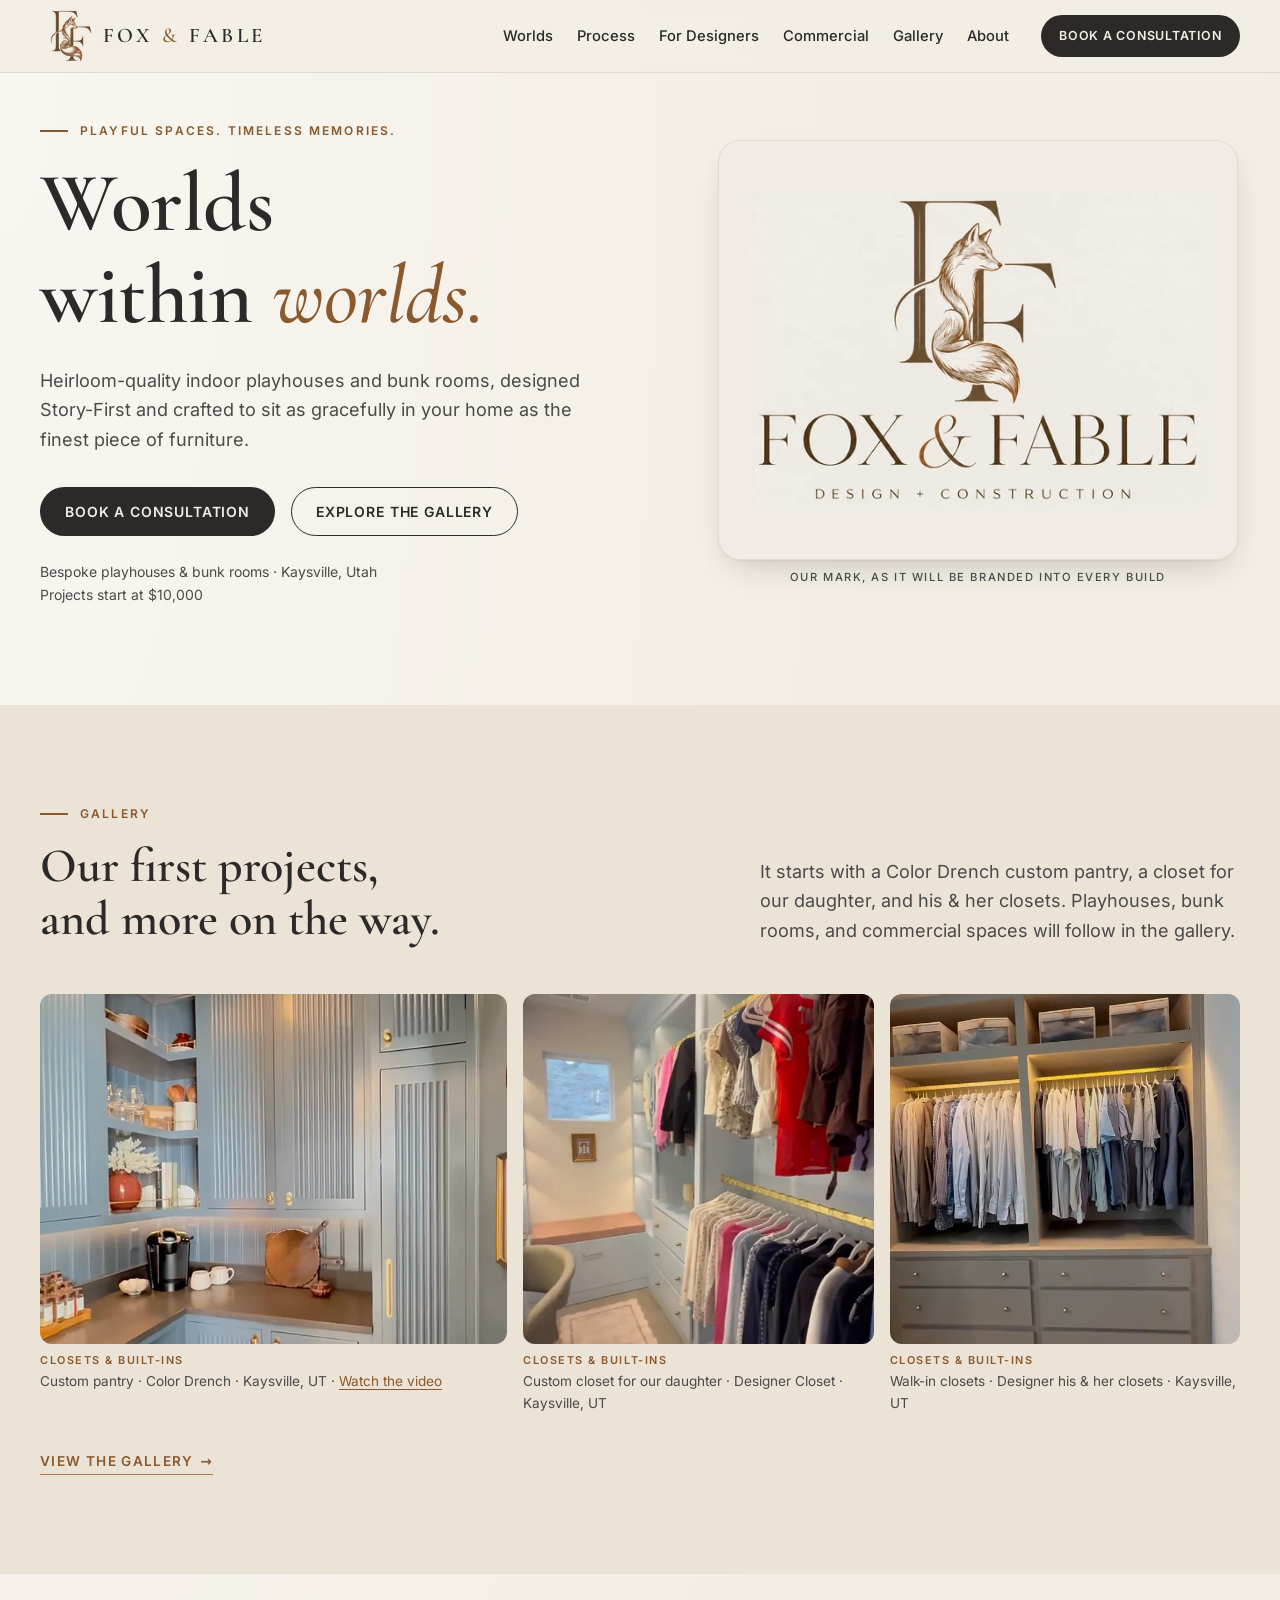
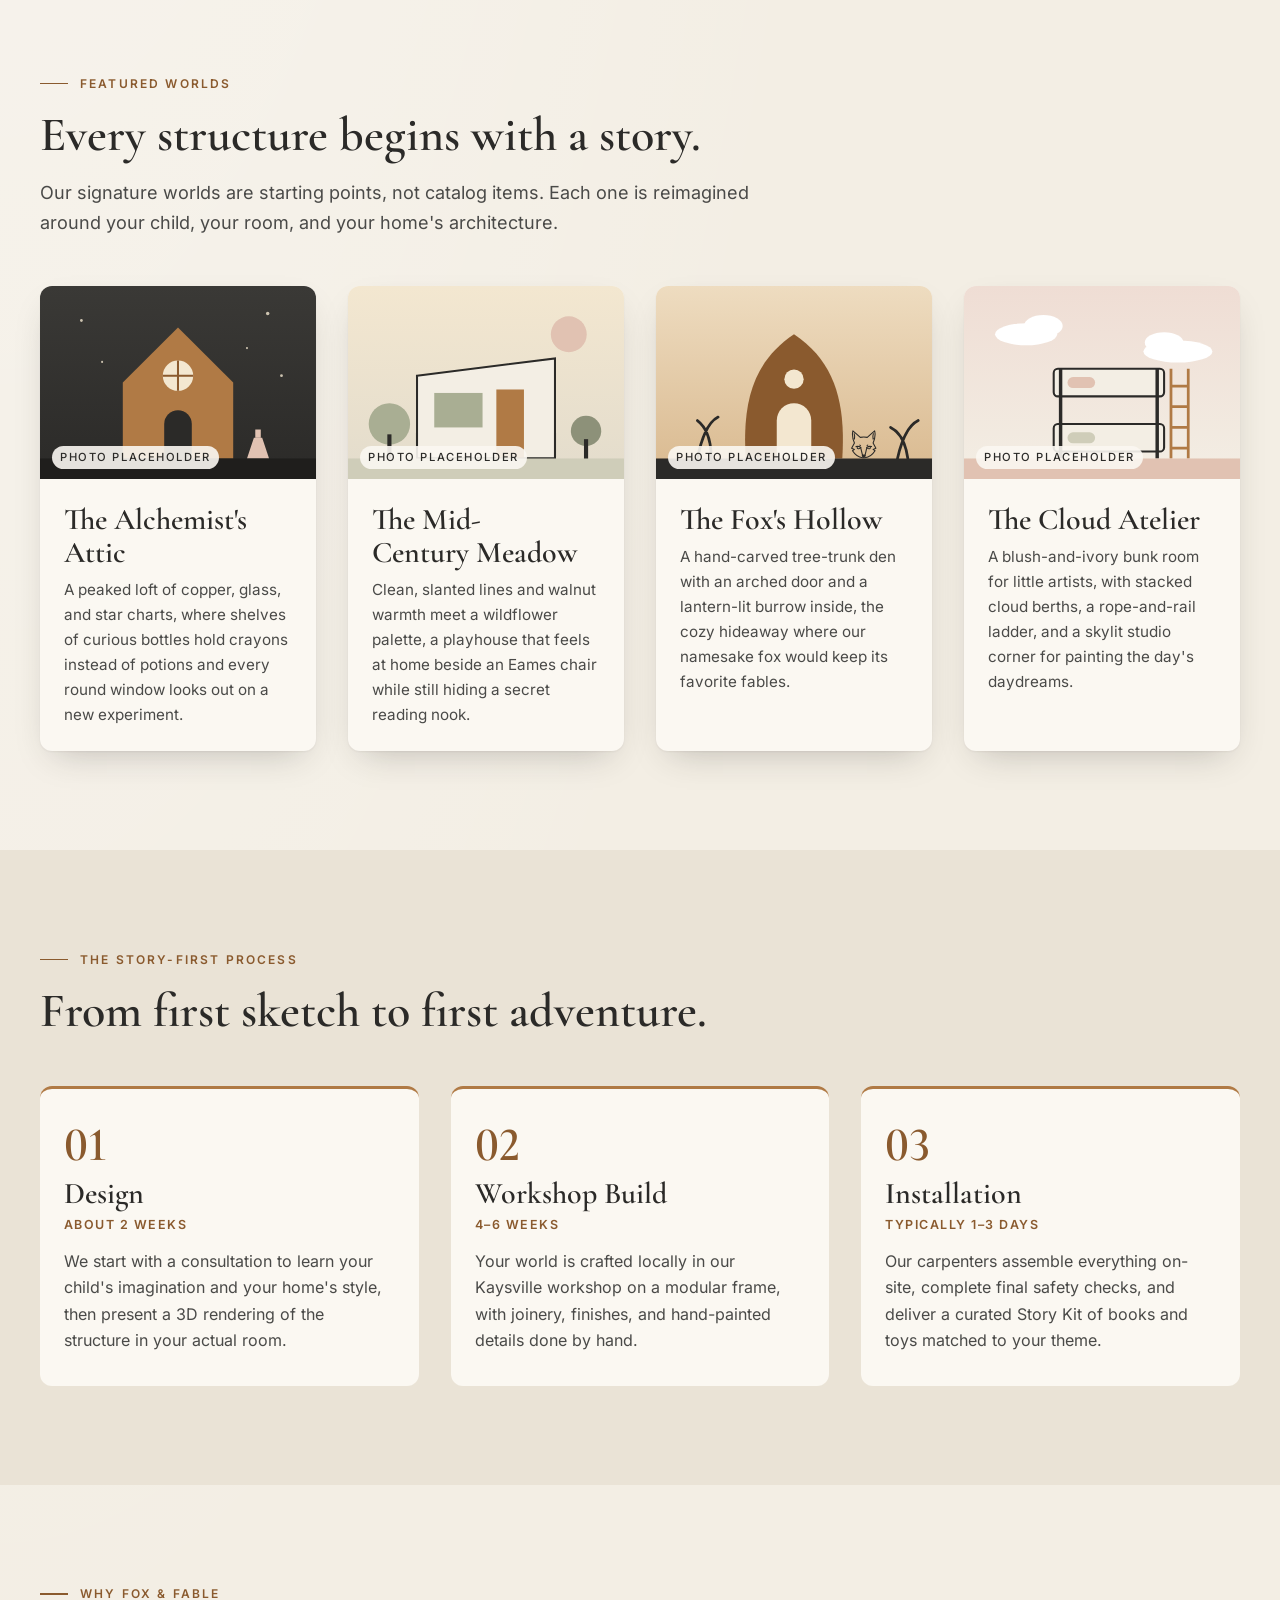
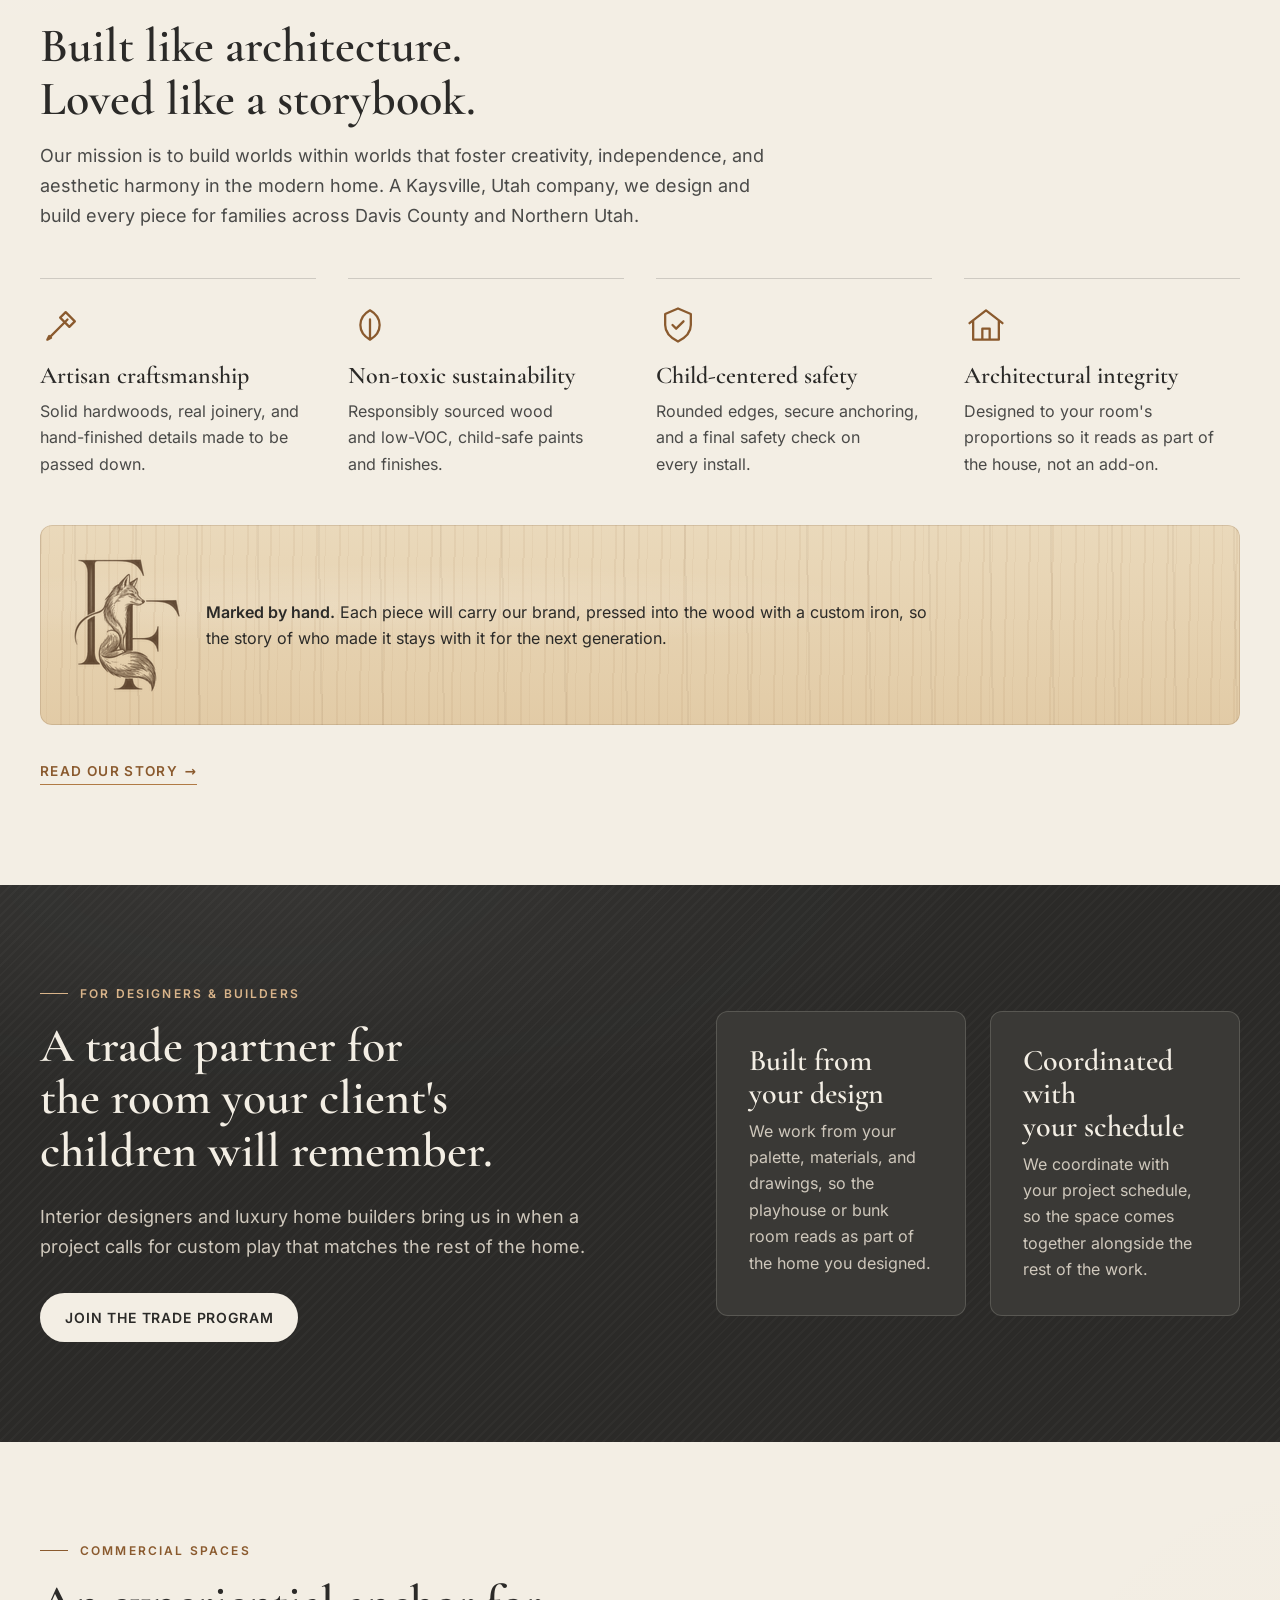
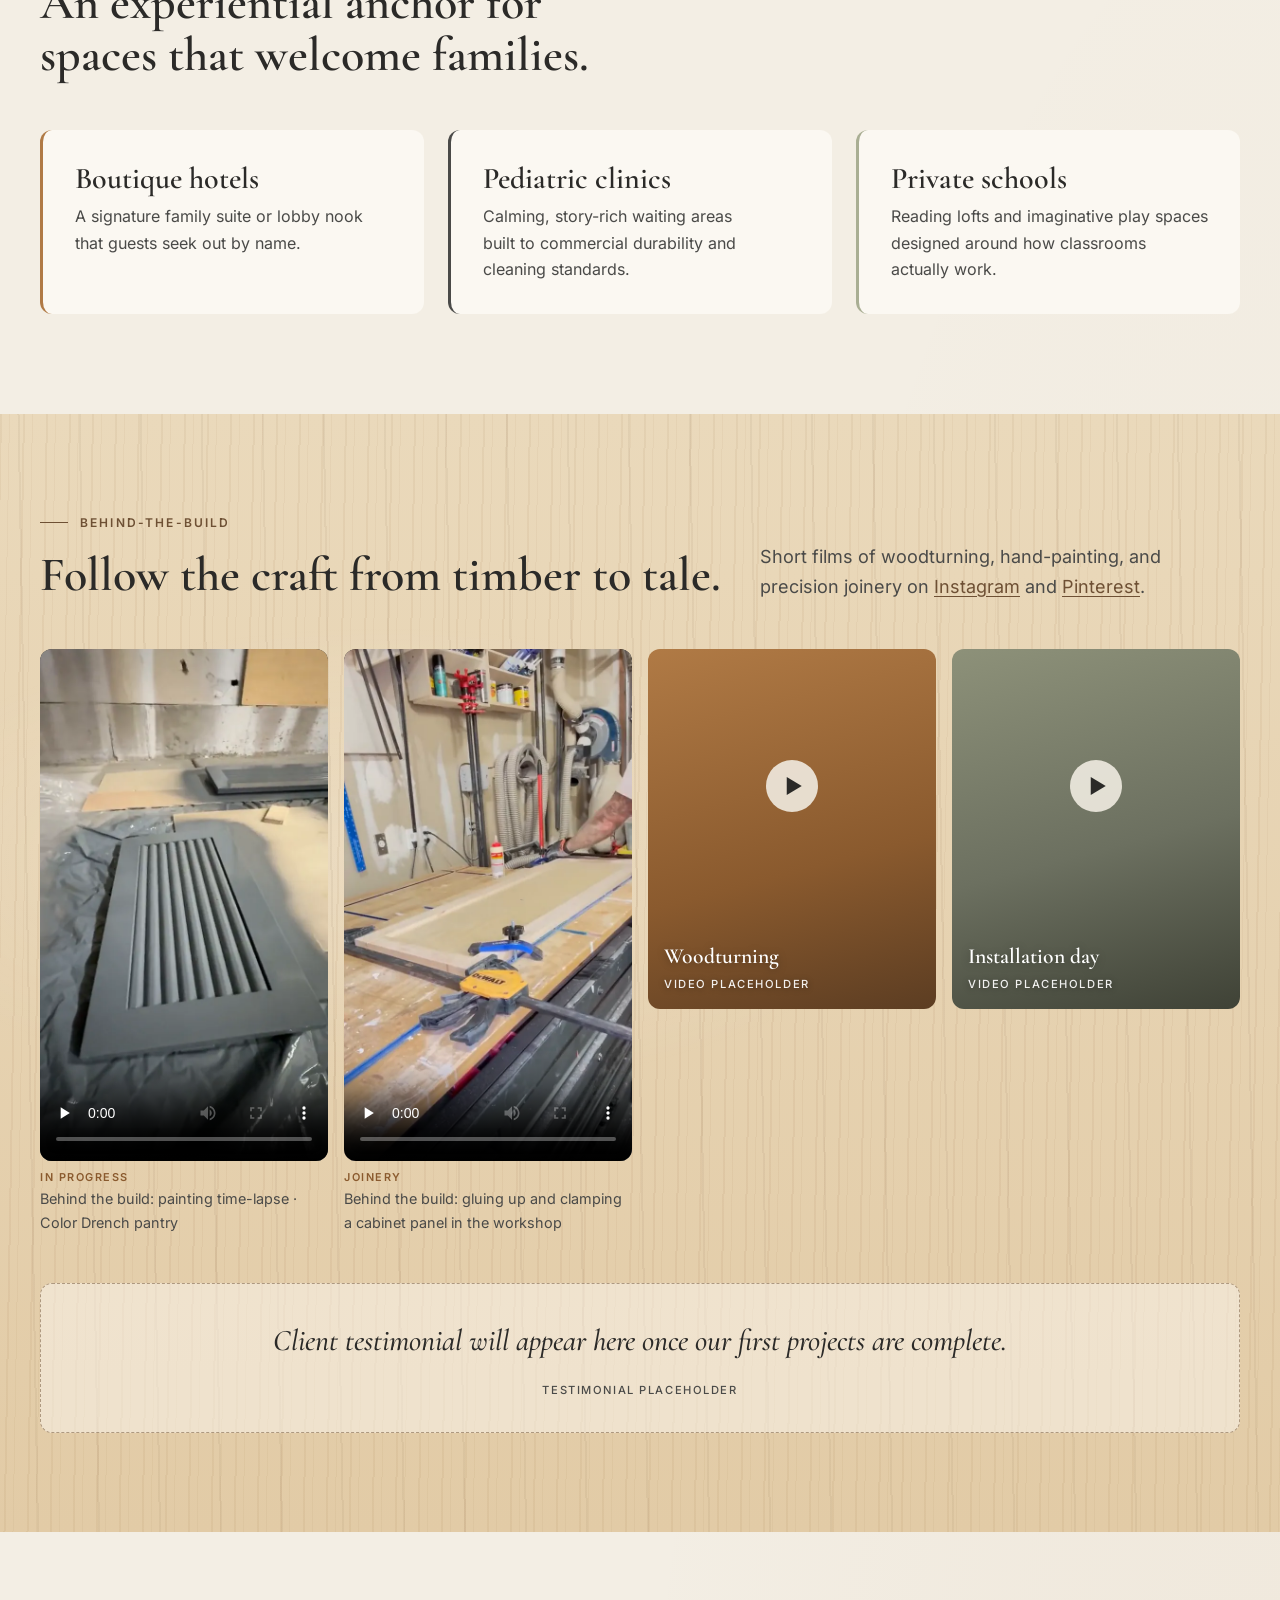
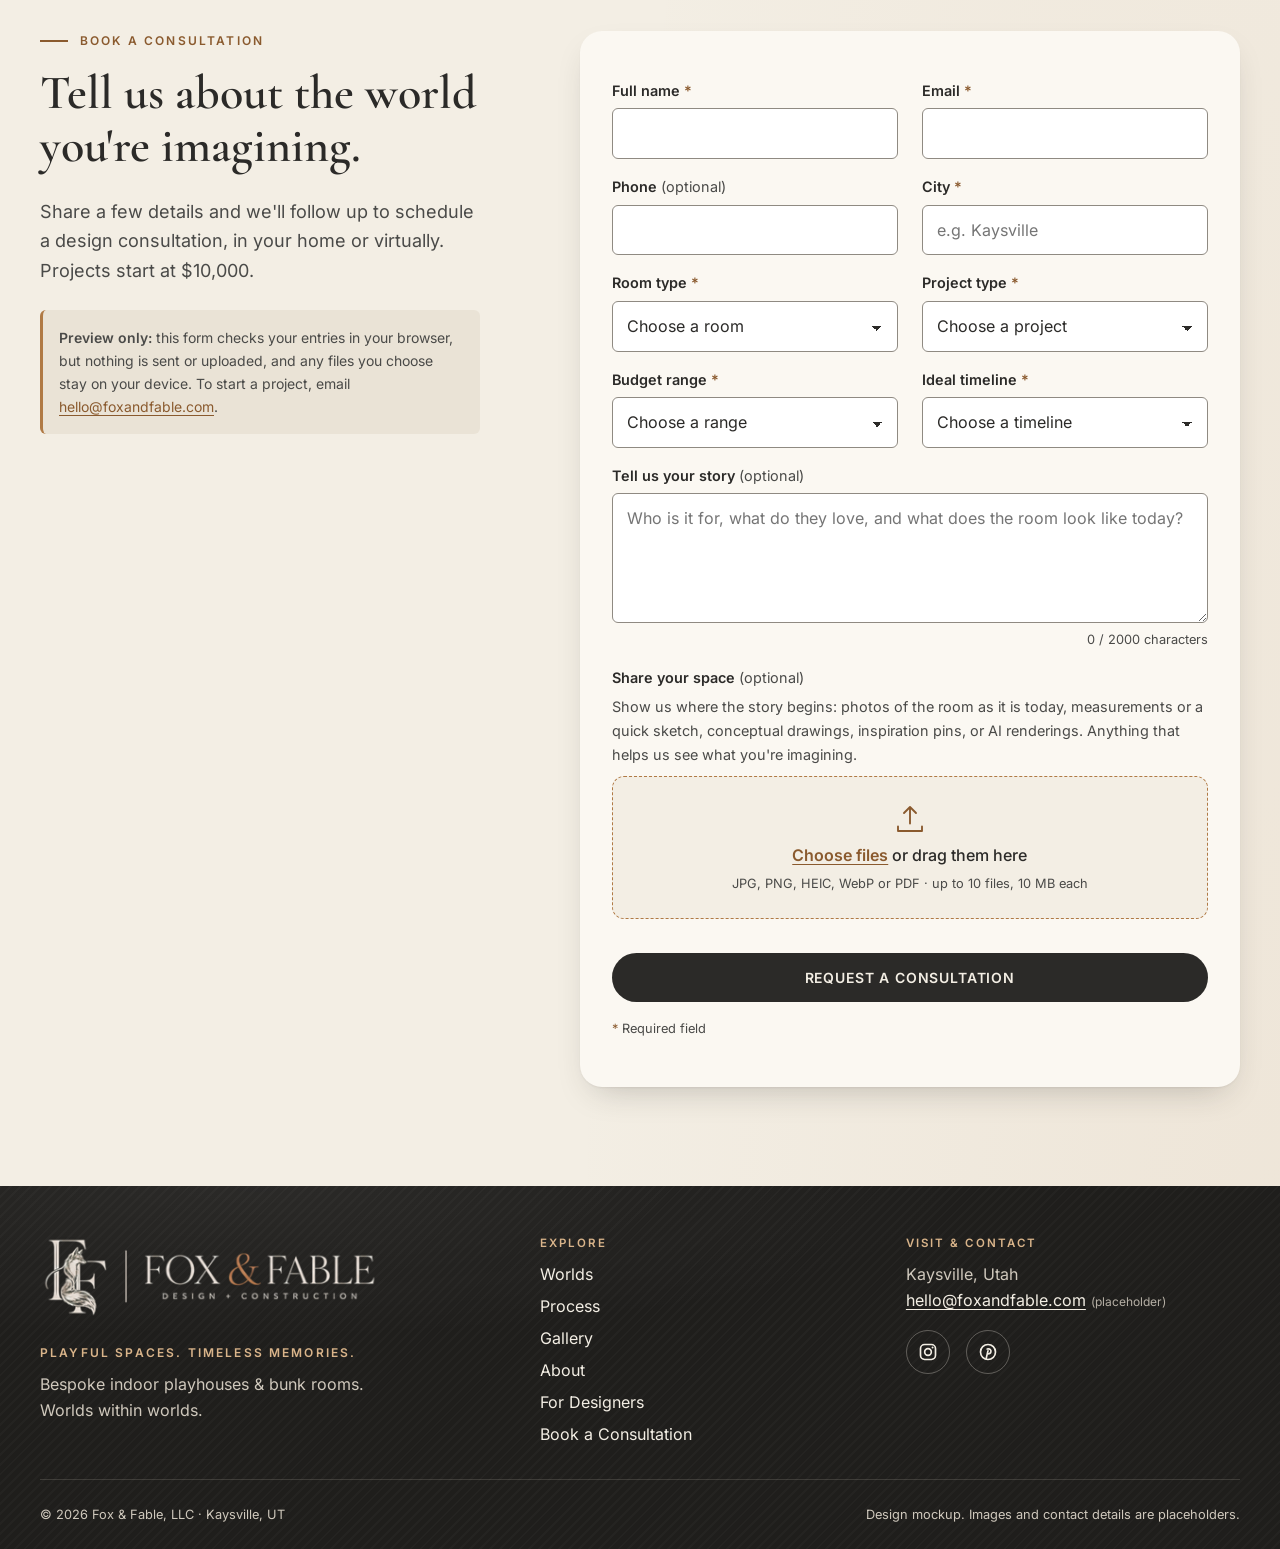
==== index.html @ 8545b619 "Consultation form: 'Share your space' upload preview and more room/project options - Mock-up only: n" ====
<!DOCTYPE html>
<html lang="en" class="no-js">
<head>
  <meta charset="utf-8">
  <meta name="viewport" content="width=device-width, initial-scale=1">
  <!-- Security: strict CSP. Everything (scripts, styles, fonts, images) is self-hosted.
       frame-ancestors cannot be set via <meta>; it is sent as an HTTP header in _headers. -->
  <meta http-equiv="Content-Security-Policy" content="default-src 'self'; script-src 'self'; style-src 'self'; font-src 'self'; img-src 'self' data:; media-src 'self'; connect-src 'self'; form-action 'none'; base-uri 'self'; object-src 'none'; manifest-src 'self'; upgrade-insecure-requests">
  <meta name="referrer" content="strict-origin-when-cross-origin">
  <title>Fox &amp; Fable | Bespoke Playhouses &amp; Bunk Rooms, Kaysville UT</title>
  <meta name="description" content="Fox &amp; Fable designs and builds heirloom-quality indoor playhouses and bunk rooms in Kaysville, Utah. Story-First design for families, interior designers, and commercial spaces.">
  <meta name="theme-color" content="#2B2A28">
  <link rel="canonical" href="https://www.foxandfable.com/">

  <!-- Open Graph / social preview (domain is a placeholder) -->
  <meta property="og:type" content="website">
  <meta property="og:site_name" content="Fox &amp; Fable">
  <meta property="og:title" content="Fox &amp; Fable | Playful Spaces. Timeless Memories.">
  <meta property="og:description" content="Bespoke, heirloom-quality indoor playhouses and bunk rooms, designed Story-First and crafted in Kaysville, Utah.">
  <meta property="og:url" content="https://www.foxandfable.com/">
  <meta property="og:image" content="https://www.foxandfable.com/assets/og-image.png">
  <meta property="og:image:width" content="1200">
  <meta property="og:image:height" content="630">
  <meta property="og:image:alt" content="Fox &amp; Fable Design + Construction logo: an FF monogram with an engraved fox seated in front of it, above the name.">
  <meta name="twitter:card" content="summary_large_image">
  <meta name="twitter:image" content="https://www.foxandfable.com/assets/og-image.png">
  <meta name="twitter:image:alt" content="Fox &amp; Fable Design + Construction logo: an FF monogram with an engraved fox seated in front of it, above the name.">

  <link rel="icon" href="assets/favicon.ico" sizes="16x16 32x32 48x48">
  <link rel="icon" href="assets/favicon-32.png" type="image/png" sizes="32x32">
  <link rel="apple-touch-icon" href="assets/apple-touch-icon.png">
  <link rel="manifest" href="site.webmanifest">

  <link rel="preload" href="assets/fonts/cormorant-garamond-latin.woff2" as="font" type="font/woff2" crossorigin>
  <link rel="preload" href="assets/fonts/inter-latin.woff2" as="font" type="font/woff2" crossorigin>
  <link rel="stylesheet" href="css/styles.css?v=12">
  <!-- Loaded (not deferred) so it can swap .no-js → .js before first paint; DOM work waits for DOMContentLoaded. -->
  <script src="js/main.js?v=12"></script>
</head>
<body>
  <a class="skip-link" href="#main">Skip to main content</a>

  <!-- ===================== Header / Navigation (shared across pages) ===================== -->
  <header class="site-header">
    <div class="container header-inner">
      <a class="brand" href="#top" aria-label="Fox &amp; Fable home">
        <picture><source type="image/webp" srcset="assets/logo/monogram-52.webp 1x, assets/logo/monogram-104.webp 2x, assets/logo/monogram-156.webp 3x"><img class="brand-mark" src="assets/logo/monogram-52.png" srcset="assets/logo/monogram-52.png 1x, assets/logo/monogram-104.png 2x, assets/logo/monogram-156.png 3x" width="42" height="52" alt=""></picture>
        <span class="brand-word">Fox <span class="brand-amp">&amp;</span> Fable</span>
      </a>

      <button class="nav-toggle" type="button" aria-expanded="false" aria-controls="primary-nav">
        <span class="nav-toggle-bars" aria-hidden="true"></span>
        <span class="visually-hidden">Menu</span>
      </button>

      <nav id="primary-nav" class="primary-nav" aria-label="Primary">
        <ul>
          <li><a href="#worlds">Worlds</a></li>
          <li><a href="#process">Process</a></li>
          <li><a href="#designers">For Designers</a></li>
          <li><a href="#commercial">Commercial</a></li>
          <li><a href="gallery.html">Gallery</a></li>
          <li><a href="about.html">About</a></li>
          <li class="nav-cta-item"><a class="btn btn-primary btn-sm" href="#consult">Book a Consultation</a></li>
        </ul>
      </nav>
    </div>
  </header>

  <main id="main" tabindex="-1">

    <!-- ===================== Hero ===================== -->
    <section id="top" class="hero" aria-labelledby="hero-title">
      <div class="container hero-grid">
        <div class="hero-copy">
          <p class="eyebrow">Playful Spaces. Timeless Memories.</p>
          <h1 id="hero-title">Worlds within <em>worlds.</em></h1>
          <p class="lede">Heirloom-quality indoor playhouses and bunk rooms, designed Story-First and crafted to sit as gracefully in your home as the finest piece of furniture.</p>
          <div class="hero-actions">
            <a class="btn btn-primary" href="#consult">Book a Consultation</a>
            <a class="btn btn-ghost" href="gallery.html">Explore the Gallery</a>
          </div>
          <p class="hero-note">Bespoke playhouses &amp; bunk rooms · Kaysville, Utah<br>Projects start at $10,000</p>
        </div>

        <figure class="hero-art">
          <div class="logo-panel">
            <picture><source type="image/webp" srcset="assets/logo/lockup-520.webp 520w, assets/logo/lockup-1040.webp 1040w" sizes="(min-width: 960px) 460px, calc(100vw - 6rem)"><img class="hero-logo" src="assets/logo/lockup-520.png" srcset="assets/logo/lockup-520.png 520w, assets/logo/lockup-1040.png 1040w" sizes="(min-width: 960px) 460px, calc(100vw - 6rem)" width="520" height="359" alt="Fox &amp; Fable Design + Construction"></picture>
          </div>
          <figcaption class="placeholder-tag">Our mark, as it will be branded into every build</figcaption>
        </figure>
      </div>
    </section>

    <!-- ===================== Gallery teaser ===================== -->
    <section class="section teaser" aria-labelledby="teaser-title">
      <div class="container">
        <header class="section-head section-head-row">
          <div>
            <p class="eyebrow">Gallery</p>
            <h2 id="teaser-title">Our first projects, and more on the way.</h2>
          </div>
          <p class="build-links">It starts with a Color Drench custom pantry, a closet for our daughter, and his &amp; her closets. Playhouses, bunk rooms, and commercial spaces will follow in the gallery.</p>
        </header>
        <div class="teaser-grid">
          <figure class="photo ratio-landscape">
            <a href="gallery.html" class="teaser-link">
              <picture>
                <source srcset="assets/images/gallery/pantry-poster.webp" type="image/webp">
                <img src="assets/images/gallery/pantry-poster.jpg" width="608" height="1080" loading="lazy" decoding="async" alt="Color Drench custom pantry: fluted blue-gray cabinets, open shelves, and brass hardware">
              </picture>
            </a>
            <figcaption><span class="gallery-cat">Closets &amp; Built-ins</span> Custom pantry · Color Drench · Kaysville, UT · <a href="gallery.html">Watch the video</a></figcaption>
          </figure>
          <figure class="photo ratio-square">
            <a href="gallery.html" class="teaser-link">
              <picture>
                <source srcset="assets/images/gallery/daughter-closet-poster.webp" type="image/webp">
                <img src="assets/images/gallery/daughter-closet-poster.jpg" width="608" height="1080" loading="lazy" decoding="async" alt="Custom closet in soft blue with lit hanging rods, a window bench, and a vanity chair">
              </picture>
            </a>
            <figcaption><span class="gallery-cat">Closets &amp; Built-ins</span> Custom closet for our daughter · Designer Closet · Kaysville, UT</figcaption>
          </figure>
          <figure class="photo ratio-square">
            <a href="gallery.html" class="teaser-link">
              <picture>
                <source srcset="assets/images/gallery/his-her-closets-poster.webp" type="image/webp">
                <img src="assets/images/gallery/his-her-closets-poster.jpg" width="608" height="1080" loading="lazy" decoding="async" alt="His and her walk-in closet with lit shelving, hanging rods, and a wall of drawers">
              </picture>
            </a>
            <figcaption><span class="gallery-cat">Closets &amp; Built-ins</span> Walk-in closets · Designer his &amp; her closets · Kaysville, UT</figcaption>
          </figure>
        </div>
        <p class="teaser-more"><a class="text-link" href="gallery.html">View the gallery <span aria-hidden="true">→</span></a></p>
      </div>
    </section>

    <!-- ===================== Featured Worlds ===================== -->
    <section id="worlds" class="section worlds" aria-labelledby="worlds-title">
      <div class="container">
        <header class="section-head">
          <p class="eyebrow">Featured Worlds</p>
          <h2 id="worlds-title">Every structure begins with a story.</h2>
          <p>Our signature worlds are starting points, not catalog items. Each one is reimagined around your child, your room, and your home's architecture.</p>
        </header>

        <ul class="world-grid list-reset">
          <li class="world-card">
            <figure class="world-art">
              <svg viewBox="0 0 400 280" aria-hidden="true" focusable="false">
                <defs><linearGradient id="g-attic" x1="0" y1="0" x2="0" y2="1"><stop offset="0" stop-color="#3A3936"/><stop offset="1" stop-color="#2B2A28"/></linearGradient></defs>
                <rect width="400" height="280" fill="url(#g-attic)"/>
                <g fill="#F3E7D0" opacity=".8"><circle cx="60" cy="50" r="2"/><circle cx="330" cy="40" r="2.5"/><circle cx="300" cy="90" r="1.5"/><circle cx="90" cy="110" r="1.5"/><circle cx="350" cy="130" r="2"/></g>
                <path d="M120 250 V140 L200 60 L280 140 V250 Z" fill="#B07A45"/>
                <circle cx="200" cy="130" r="22" fill="#F3E7D0"/><path d="M200 108 V152 M178 130 H222" stroke="#8A5A2E" stroke-width="3"/>
                <path d="M180 250 V200 a20 20 0 0 1 40 0 V250 Z" fill="#2B2A28"/>
                <path d="M300 250 l10 -30 h12 l10 30 z" fill="#E1C2B2"/><rect x="312" y="208" width="8" height="12" fill="#E1C2B2"/>
                <rect x="0" y="250" width="400" height="30" fill="#1F1E1C"/>
              </svg>
              <figcaption class="placeholder-tag">Photo placeholder</figcaption>
            </figure>
            <div class="world-body">
              <h3>The Alchemist's Attic</h3>
              <p>A peaked loft of copper, glass, and star charts, where shelves of curious bottles hold crayons instead of potions and every round window looks out on a new experiment.</p>
            </div>
          </li>

          <li class="world-card">
            <figure class="world-art">
              <svg viewBox="0 0 400 280" aria-hidden="true" focusable="false">
                <defs><linearGradient id="g-meadow" x1="0" y1="0" x2="0" y2="1"><stop offset="0" stop-color="#F3E7D0"/><stop offset="1" stop-color="#E3DCCC"/></linearGradient></defs>
                <rect width="400" height="280" fill="url(#g-meadow)"/>
                <circle cx="320" cy="70" r="26" fill="#E1C2B2"/>
                <path d="M100 130 L300 105 V250 H100 Z" fill="#F3EEE4" stroke="#2B2A28" stroke-width="3"/>
                <rect x="125" y="155" width="70" height="50" fill="#A9AE93"/><rect x="215" y="150" width="40" height="100" fill="#B07A45"/>
                <path d="M100 250 h200" stroke="#2B2A28" stroke-width="3"/>
                <circle cx="60" cy="200" r="30" fill="#A9AE93"/><rect x="57" y="215" width="6" height="40" fill="#2B2A28"/>
                <circle cx="345" cy="210" r="22" fill="#8D9179"/><rect x="342" y="222" width="6" height="32" fill="#2B2A28"/>
                <rect x="0" y="250" width="400" height="30" fill="#CFCDB9"/>
              </svg>
              <figcaption class="placeholder-tag">Photo placeholder</figcaption>
            </figure>
            <div class="world-body">
              <h3>The Mid-Century Meadow</h3>
              <p>Clean, slanted lines and walnut warmth meet a wildflower palette, a playhouse that feels at home beside an Eames chair while still hiding a secret reading nook.</p>
            </div>
          </li>

          <li class="world-card">
            <figure class="world-art">
              <svg viewBox="0 0 400 280" aria-hidden="true" focusable="false">
                <defs><linearGradient id="g-hollow" x1="0" y1="0" x2="0" y2="1"><stop offset="0" stop-color="#EEDCC0"/><stop offset="1" stop-color="#D9B98F"/></linearGradient></defs>
                <rect width="400" height="280" fill="url(#g-hollow)"/>
                <path d="M130 250 C125 170 140 110 200 70 C260 110 275 170 270 250 Z" fill="#8A5A2E"/>
                <path d="M175 250 V195 a25 25 0 0 1 50 0 V250 Z" fill="#F3E7D0"/>
                <circle cx="200" cy="135" r="14" fill="#F3E7D0"/>
                <path d="M60 250 q10 -50 30 -60 M80 250 q0 -40 -20 -55 M350 250 q10 -45 30 -55 M365 250 q-5 -35 -25 -45" stroke="#2B2A28" stroke-width="4" fill="none" stroke-linecap="round"/>
                <g transform="translate(280 208) scale(.066)" color="#2B2A28"><g transform="translate(-21.33 -21.33) scale(1.0667)"><g fill="none" stroke="currentColor" stroke-width="22" stroke-linejoin="round" stroke-linecap="round"> <path d="M96 46Q68 160 128 296L70 404L128 430L88 456C136 532 230 592 296 600Q320 606 344 600C410 592 504 532 552 456L512 430L570 404L512 296Q572 160 544 46L392 182Q320 168 248 182Z"/> <path d="M122 105Q142 160 128 216L119 212M518 105Q498 160 512 216L521 212"/> <path d="M160 372Q212 354 262 390Q232 426 194 410Q178 398 186 380M480 372Q428 354 378 390Q408 426 446 410Q462 398 454 380"/> <path d="M238 341L251 348M402 341L389 348"/> <path d="M258 404C272 452 280 500 294 544M382 404C368 452 360 500 346 544"/> <path d="M290 552Q320 540 350 552Q348 584 320 592Q292 584 290 552Z" fill="currentColor"/> <circle cx="226" cy="392" r="7" fill="currentColor" stroke="none"/> <circle cx="414" cy="392" r="7" fill="currentColor" stroke="none"/> </g></g></g><!-- small fox illustration (was the old nav mark) -->
                <rect x="0" y="250" width="400" height="30" fill="#2B2A28"/>
              </svg>
              <figcaption class="placeholder-tag">Photo placeholder</figcaption>
            </figure>
            <div class="world-body">
              <h3>The Fox's Hollow</h3>
              <p>A hand-carved tree-trunk den with an arched door and a lantern-lit burrow inside, the cozy hideaway where our namesake fox would keep its favorite fables.</p>
            </div>
          </li>

          <li class="world-card">
            <figure class="world-art">
              <svg viewBox="0 0 400 280" aria-hidden="true" focusable="false">
                <defs><linearGradient id="g-cloud" x1="0" y1="0" x2="0" y2="1"><stop offset="0" stop-color="#EFDDD4"/><stop offset="1" stop-color="#F3EEE4"/></linearGradient></defs>
                <rect width="400" height="280" fill="url(#g-cloud)"/>
                <g fill="#FFFFFF"><ellipse cx="90" cy="70" rx="45" ry="16"/><ellipse cx="115" cy="58" rx="28" ry="16"/><ellipse cx="310" cy="95" rx="50" ry="16"/><ellipse cx="290" cy="82" rx="28" ry="15"/></g>
                <rect x="130" y="120" width="160" height="40" rx="6" fill="#F3EEE4" stroke="#2B2A28" stroke-width="3"/>
                <rect x="130" y="200" width="160" height="40" rx="6" fill="#F3EEE4" stroke="#2B2A28" stroke-width="3"/>
                <path d="M140 120 V250 M280 120 V250" stroke="#2B2A28" stroke-width="5"/>
                <path d="M300 120 V250 M325 120 V250 M300 145 h25 M300 175 h25 M300 205 h25 M300 235 h25" stroke="#B07A45" stroke-width="4"/>
                <rect x="150" y="132" width="40" height="16" rx="8" fill="#E1C2B2"/><rect x="150" y="212" width="40" height="16" rx="8" fill="#CFCDB9"/>
                <rect x="0" y="250" width="400" height="30" fill="#E1C2B2"/>
              </svg>
              <figcaption class="placeholder-tag">Photo placeholder</figcaption>
            </figure>
            <div class="world-body">
              <h3>The Cloud Atelier</h3>
              <p>A blush-and-ivory bunk room for little artists, with stacked cloud berths, a rope-and-rail ladder, and a skylit studio corner for painting the day's daydreams.</p>
            </div>
          </li>
        </ul>
      </div>
    </section>

    <!-- ===================== Process ===================== -->
    <section id="process" class="section process" aria-labelledby="process-title">
      <div class="container">
        <header class="section-head">
          <p class="eyebrow">The Story-First Process</p>
          <h2 id="process-title">From first sketch to first adventure.</h2>
        </header>

        <ol class="timeline">
          <li class="step">
            <span class="step-num" aria-hidden="true">01</span>
            <h3>Design <span class="step-time">About 2 weeks</span></h3>
            <p>We start with a consultation to learn your child's imagination and your home's style, then present a 3D rendering of the structure in your actual room.</p>
          </li>
          <li class="step">
            <span class="step-num" aria-hidden="true">02</span>
            <h3>Workshop Build <span class="step-time">4–6 weeks</span></h3>
            <p>Your world is crafted locally in our Kaysville workshop on a modular frame, with joinery, finishes, and hand-painted details done by hand.</p>
          </li>
          <li class="step">
            <span class="step-num" aria-hidden="true">03</span>
            <h3>Installation <span class="step-time">Typically 1–3 days</span></h3>
            <p>Our carpenters assemble everything on-site, complete final safety checks, and deliver a curated Story Kit of books and toys matched to your theme.</p>
          </li>
        </ol>
      </div>
    </section>

    <!-- ===================== Why / Values ===================== -->
    <section id="values" class="section values" aria-labelledby="values-title">
      <div class="container">
        <header class="section-head">
          <p class="eyebrow">Why Fox &amp; Fable</p>
          <h2 id="values-title">Built like architecture. Loved like a storybook.</h2>
          <p>Our mission is to build worlds within worlds that foster creativity, independence, and aesthetic harmony in the modern home. A Kaysville, Utah company, we design and build every piece for families across Davis County and Northern Utah.</p>
        </header>

        <ul class="value-grid list-reset">
          <li class="value">
            <svg class="value-icon" viewBox="0 0 48 48" aria-hidden="true" focusable="false"><path d="M10 38 L30 18 M28 10 l10 10 -6 6 -10 -10 z M8 40 l4 -2 -2 -2 z" fill="none" stroke="currentColor" stroke-width="2.5" stroke-linejoin="round" stroke-linecap="round"/></svg>
            <h3>Artisan craftsmanship</h3>
            <p>Solid hardwoods, real joinery, and hand-finished details made to be passed down.</p>
          </li>
          <li class="value">
            <svg class="value-icon" viewBox="0 0 48 48" aria-hidden="true" focusable="false"><path d="M24 40 C10 32 10 16 24 8 C38 16 38 32 24 40 Z M24 40 V18" fill="none" stroke="currentColor" stroke-width="2.5" stroke-linejoin="round" stroke-linecap="round"/></svg>
            <h3>Non-toxic sustainability</h3>
            <p>Responsibly sourced wood and low-VOC, child-safe paints and finishes.</p>
          </li>
          <li class="value">
            <svg class="value-icon" viewBox="0 0 48 48" aria-hidden="true" focusable="false"><path d="M24 6 L38 12 V24 C38 32 32 38 24 42 C16 38 10 32 10 24 V12 Z M18 24 l4 4 8 -8" fill="none" stroke="currentColor" stroke-width="2.5" stroke-linejoin="round" stroke-linecap="round"/></svg>
            <h3>Child-centered safety</h3>
            <p>Rounded edges, secure anchoring, and a final safety check on every install.</p>
          </li>
          <li class="value">
            <svg class="value-icon" viewBox="0 0 48 48" aria-hidden="true" focusable="false"><path d="M6 22 L24 8 L42 22 M10 20 V40 H38 V20 M20 40 V28 H28 V40" fill="none" stroke="currentColor" stroke-width="2.5" stroke-linejoin="round" stroke-linecap="round"/></svg>
            <h3>Architectural integrity</h3>
            <p>Designed to your room's proportions so it reads as part of the house, not an add-on.</p>
          </li>
        </ul>

        <div class="brand-stamp">
          <picture><source type="image/webp" srcset="assets/logo/monogram-burn-110.webp 110w, assets/logo/monogram-burn-220.webp 220w" sizes="110px"><img class="brand-stamp-mark" src="assets/logo/monogram-burn-110.png" srcset="assets/logo/monogram-burn-110.png 110w, assets/logo/monogram-burn-220.png 220w" sizes="110px" width="110" height="136" alt=""></picture>
          <p><strong>Marked by hand.</strong> Each piece will carry our brand, pressed into the wood with a custom iron, so the story of who made it stays with it for the next generation.</p>
        </div>
        <p class="values-more"><a class="text-link" href="about.html">Read our story <span aria-hidden="true">→</span></a></p>
      </div>
    </section>

    <!-- ===================== For Designers ===================== -->
    <section id="designers" class="section designers" aria-labelledby="designers-title">
      <div class="container split">
        <div>
          <p class="eyebrow eyebrow-light">For Designers &amp; Builders</p>
          <h2 id="designers-title">A trade partner for the room your client's children will remember.</h2>
          <p>Interior designers and luxury home builders bring us in when a project calls for custom play that matches the rest of the home.</p>
          <a class="btn btn-light" href="#consult">Join the Trade Program</a>
        </div>
        <ul class="trade-cards list-reset">
          <li class="trade-card">
            <h3>Built from your design</h3>
            <p>We work from your palette, materials, and drawings, so the playhouse or bunk room reads as part of the home you designed.</p>
          </li>
          <li class="trade-card">
            <h3>Coordinated with your schedule</h3>
            <p>We coordinate with your project schedule, so the space comes together alongside the rest of the work.</p>
          </li>
        </ul>
      </div>
    </section>

    <!-- ===================== Commercial ===================== -->
    <section id="commercial" class="section commercial" aria-labelledby="commercial-title">
      <div class="container">
        <header class="section-head">
          <p class="eyebrow">Commercial Spaces</p>
          <h2 id="commercial-title">An experiential anchor for spaces that welcome families.</h2>
        </header>
        <ul class="commercial-grid list-reset">
          <li class="commercial-card">
            <h3>Boutique hotels</h3>
            <p>A signature family suite or lobby nook that guests seek out by name.</p>
          </li>
          <li class="commercial-card">
            <h3>Pediatric clinics</h3>
            <p>Calming, story-rich waiting areas built to commercial durability and cleaning standards.</p>
          </li>
          <li class="commercial-card">
            <h3>Private schools</h3>
            <p>Reading lofts and imaginative play spaces designed around how classrooms actually work.</p>
          </li>
        </ul>
      </div>
    </section>

    <!-- ===================== Behind the Build ===================== -->
    <section class="section build" aria-labelledby="build-title">
      <div class="container">
        <header class="section-head section-head-row">
          <div>
            <p class="eyebrow">Behind-the-Build</p>
            <h2 id="build-title">Follow the craft from timber to tale.</h2>
          </div>
          <p class="build-links">Short films of woodturning, hand-painting, and precision joinery on <a href="https://www.instagram.com/foxandfable.design/" target="_blank" rel="noopener noreferrer" aria-label="Instagram (opens in a new tab)">Instagram</a> and <a href="#" rel="noopener noreferrer" aria-label="Pinterest (placeholder link)">Pinterest</a>.</p>
        </header>
        <ul class="build-strip list-reset">
          <li class="build-video">
            <figure>
              <video class="build-video-el" controls preload="none" playsinline width="608" height="1080"
                     poster="assets/images/gallery/painting-timelapse-poster.webp"
                     aria-label="Video: time-lapse of spray-painting the fluted cabinet doors for the Color Drench pantry (no audio)">
                <source src="assets/video/painting-timelapse.webm" type="video/webm">
                <source src="assets/video/painting-timelapse.mp4" type="video/mp4">
                <p>Your browser doesn't support embedded video. <a href="assets/video/painting-timelapse.mp4">Download the painting time-lapse (MP4)</a>.</p>
              </video>
              <figcaption><span class="gallery-cat">In progress</span> Behind the build: painting time-lapse · Color Drench pantry</figcaption>
            </figure>
          </li>
          <li class="build-video">
            <figure>
              <video class="build-video-el" controls preload="none" playsinline width="608" height="1080"
                     poster="assets/images/gallery/workshop-panel-glue-up-poster.webp"
                     aria-label="Video: gluing up and clamping a cabinet panel in the Fox &amp; Fable workshop">
                <source src="assets/video/workshop-panel-glue-up.webm" type="video/webm">
                <source src="assets/video/workshop-panel-glue-up.mp4" type="video/mp4">
                <p>Your browser doesn't support embedded video. <a href="assets/video/workshop-panel-glue-up.mp4">Download the workshop video (MP4)</a>.</p>
              </video>
              <figcaption><span class="gallery-cat">Joinery</span> Behind the build: gluing up and clamping a cabinet panel in the workshop</figcaption>
            </figure>
          </li>
          <li class="build-tile tile-a"><span class="tile-label">Woodturning</span><span class="placeholder-tag">Video placeholder</span></li>
          <li class="build-tile tile-d"><span class="tile-label">Installation day</span><span class="placeholder-tag">Video placeholder</span></li>
        </ul>

        <figure class="testimonial-slot">
          <blockquote><p>Client testimonial will appear here once our first projects are complete.</p></blockquote>
          <figcaption class="placeholder-tag">Testimonial placeholder</figcaption>
        </figure>
      </div>
    </section>

    <!-- ===================== Consultation Form ===================== -->
    <section id="consult" class="section consult" aria-labelledby="consult-title">
      <div class="container split split-form">
        <div class="consult-intro">
          <p class="eyebrow">Book a Consultation</p>
          <h2 id="consult-title">Tell us about the world you're imagining.</h2>
          <p>Share a few details and we'll follow up to schedule a design consultation, in your home or virtually. Projects start at $10,000.</p>
          <p class="mockup-note" role="note"><strong>Preview only:</strong> this form checks your entries in your browser, but nothing is sent or uploaded, and any files you choose stay on your device. To start a project, email <a href="mailto:hello@foxandfable.com">hello@foxandfable.com</a>.</p>
        </div>

        <!-- Mock-up only: no action/method, the CSP sets form-action 'none', and main.js blocks submit. Nothing is ever sent or uploaded. -->
        <form class="consult-form" id="consult-form" novalidate>
          <div class="form-status" id="form-status" role="status" aria-live="polite"></div>

          <div class="field-grid">
            <div class="field">
              <label for="name">Full name <span class="req" aria-hidden="true">*</span></label>
              <input id="name" name="name" type="text" maxlength="80" autocomplete="name" required aria-describedby="name-error">
              <p class="field-error" id="name-error"></p>
            </div>
            <div class="field">
              <label for="email">Email <span class="req" aria-hidden="true">*</span></label>
              <input id="email" name="email" type="email" maxlength="254" inputmode="email" autocomplete="email" required aria-describedby="email-error">
              <p class="field-error" id="email-error"></p>
            </div>
            <div class="field">
              <label for="phone">Phone <span class="optional">(optional)</span></label>
              <input id="phone" name="phone" type="tel" maxlength="20" pattern="[0-9+()\-. ]{7,20}" inputmode="tel" autocomplete="tel" aria-describedby="phone-error">
              <p class="field-error" id="phone-error"></p>
            </div>
            <div class="field">
              <label for="city">City <span class="req" aria-hidden="true">*</span></label>
              <input id="city" name="city" type="text" maxlength="60" autocomplete="address-level2" placeholder="e.g. Kaysville" required aria-describedby="city-error">
              <p class="field-error" id="city-error"></p>
            </div>
            <div class="field">
              <label for="room">Room type <span class="req" aria-hidden="true">*</span></label>
              <select id="room" name="room" required aria-describedby="room-error">
                <option value="">Choose a room</option>
                <option>Playroom</option>
                <option>Kids' bedroom or nursery</option>
                <option>Bunk room</option>
                <option>Bedroom (primary or guest)</option>
                <option>Closet or dressing room</option>
                <option>Pantry or kitchen</option>
                <option>Laundry room or mudroom</option>
                <option>Office, flex or gym room</option>
                <option>Living area or great room</option>
                <option>Basement or bonus room</option>
                <option>Commercial space</option>
                <option>Other</option>
              </select>
              <p class="field-error" id="room-error"></p>
            </div>
            <div class="field">
              <label for="project">Project type <span class="req" aria-hidden="true">*</span></label>
              <select id="project" name="project" required aria-describedby="project-error">
                <option value="">Choose a project</option>
                <option>Indoor playhouse</option>
                <option>Bunk room</option>
                <option>Reading nook or loft</option>
                <option>Other new custom build</option>
                <option>Built-ins or cabinetry</option>
                <option>Feature wall (stone, beams or paneling)</option>
                <option>Full room makeover</option>
                <option>Design + build, start to finish</option>
                <option>Install from a designer's plans</option>
                <option>Commercial installation</option>
                <option>Designer or builder trade project</option>
                <option>Other</option>
                <option>Not sure yet</option>
              </select>
              <p class="field-error" id="project-error"></p>
            </div>
            <div class="field">
              <label for="budget">Budget range <span class="req" aria-hidden="true">*</span></label>
              <select id="budget" name="budget" required aria-describedby="budget-error">
                <option value="">Choose a range</option>
                <option>$10,000–$20,000</option>
                <option>$20,000–$35,000</option>
                <option>$35,000+</option>
              </select>
              <p class="field-error" id="budget-error"></p>
            </div>
            <div class="field">
              <label for="timeline">Ideal timeline <span class="req" aria-hidden="true">*</span></label>
              <select id="timeline" name="timeline" required aria-describedby="timeline-error">
                <option value="">Choose a timeline</option>
                <option>As soon as possible</option>
                <option>In 2–3 months</option>
                <option>In 3–6 months</option>
                <option>Just exploring</option>
              </select>
              <p class="field-error" id="timeline-error"></p>
            </div>
            <div class="field field-full">
              <label for="message">Tell us your story <span class="optional">(optional)</span></label>
              <textarea id="message" name="message" rows="4" maxlength="2000" aria-describedby="message-count message-error" placeholder="Who is it for, what do they love, and what does the room look like today?"></textarea>
              <p class="field-error" id="message-error"></p>
              <p class="field-hint" id="message-count">0 / 2000 characters</p>
            </div>
            <div class="field field-full field-upload">
              <label for="files">Share your space <span class="optional">(optional)</span></label>
              <p class="field-help" id="files-help">Show us where the story begins: photos of the room as it is today, measurements or a quick sketch, conceptual drawings, inspiration pins, or AI renderings. Anything that helps us see what you're imagining.</p>
              <div class="upload-zone">
                <svg class="upload-icon" viewBox="0 0 48 48" aria-hidden="true" focusable="false"><path d="M8 34v6h32v-6" fill="none" stroke="currentColor" stroke-width="2.5" stroke-linecap="round" stroke-linejoin="round"/><path d="M24 30V8m-8 8 8-8 8 8" fill="none" stroke="currentColor" stroke-width="2.5" stroke-linecap="round" stroke-linejoin="round"/></svg>
                <p class="upload-title"><span class="upload-cta">Choose files</span> or drag them here</p>
                <p class="upload-limits" id="files-limits">JPG, PNG, HEIC, WebP or PDF · up to 10 files, 10 MB each</p>
                <input id="files" type="file" multiple
                       accept="image/jpeg,image/png,image/webp,image/heic,image/heif,application/pdf,.jpg,.jpeg,.png,.webp,.heic,.heif,.pdf"
                       aria-describedby="files-help files-limits files-error">
              </div>
              <p class="field-error" id="files-error"></p>
              <ul class="file-list list-reset" id="files-list" hidden></ul>
            </div>
          </div>

          <!-- Honeypot: hidden from people and assistive tech; bots that fill it are ignored -->
          <div class="hp-field" aria-hidden="true">
            <label for="website">Leave this field empty</label>
            <input id="website" name="website" type="text" tabindex="-1" autocomplete="off">
          </div>

          <button class="btn btn-primary btn-block" type="submit">Request a Consultation</button>
          <p class="form-fineprint"><span class="req" aria-hidden="true">*</span> Required field</p>
        </form>
      </div>
    </section>
  </main>

  <!-- ===================== Footer (shared across pages) ===================== -->
  <footer class="site-footer">
    <div class="container footer-grid">
      <div class="footer-brand">
        <a href="#top" class="footer-logo-link">
          <picture><source type="image/webp" srcset="assets/logo/horizontal-light-360.webp 360w, assets/logo/horizontal-light-720.webp 720w" sizes="(min-width: 400px) 340px, calc(100vw - 2.5rem)"><img class="footer-logo" src="assets/logo/horizontal-light-360.png" srcset="assets/logo/horizontal-light-360.png 360w, assets/logo/horizontal-light-720.png 720w" sizes="(min-width: 400px) 340px, calc(100vw - 2.5rem)" width="360" height="91" alt="Fox &amp; Fable Design + Construction"></picture>
        </a>
        <p class="footer-tagline">Playful Spaces. Timeless Memories.</p>
        <p>Bespoke indoor playhouses &amp; bunk rooms. Worlds within worlds.</p>
      </div>
      <nav class="footer-nav" aria-label="Footer">
        <p class="footer-heading">Explore</p>
        <ul class="list-reset">
          <li><a href="#worlds">Worlds</a></li>
          <li><a href="#process">Process</a></li>
          <li><a href="gallery.html">Gallery</a></li>
          <li><a href="about.html">About</a></li>
          <li><a href="#designers">For Designers</a></li>
          <li><a href="#consult">Book a Consultation</a></li>
        </ul>
      </nav>
      <div>
        <p class="footer-heading">Visit &amp; contact</p>
        <address class="footer-contact">
          Kaysville, Utah<br>
          <a href="mailto:hello@foxandfable.com">hello@foxandfable.com</a> <span class="placeholder-inline">(placeholder)</span>
        </address>
        <ul class="social list-reset">
          <li><a href="https://www.instagram.com/foxandfable.design/" target="_blank" rel="noopener noreferrer" aria-label="Fox &amp; Fable on Instagram (opens in a new tab)">
            <svg viewBox="0 0 24 24" aria-hidden="true" focusable="false"><rect x="3" y="3" width="18" height="18" rx="5" fill="none" stroke="currentColor" stroke-width="2"/><circle cx="12" cy="12" r="4" fill="none" stroke="currentColor" stroke-width="2"/><circle cx="17.5" cy="6.5" r="1.2" fill="currentColor"/></svg>
          </a></li>
          <li><a href="#" rel="noopener noreferrer" aria-label="Fox &amp; Fable on Pinterest (placeholder link)">
            <svg viewBox="0 0 24 24" aria-hidden="true" focusable="false"><circle cx="12" cy="12" r="9" fill="none" stroke="currentColor" stroke-width="2"/><path d="M11 8.5c3-1 5 .8 4.5 3.2-.4 2-2.4 3-3.8 2.2M12 10.5 9.8 20" fill="none" stroke="currentColor" stroke-width="2" stroke-linecap="round"/></svg>
          </a></li>
        </ul>
      </div>
    </div>
    <div class="container footer-base">
      <p>© <span id="year">2026</span> Fox &amp; Fable, LLC · Kaysville, UT</p>
      <p>Design mockup. Images and contact details are placeholders.</p>
    </div>
  </footer>
</body>
</html>
---- css/styles.css ----
/* ==========================================================================
   Fox & Fable · Site stylesheet (index, about, gallery)
   Hand-written, mobile-first CSS. No frameworks.

   1.  Fonts (self-hosted, SIL OFL)
   2.  Design tokens (custom properties)
   3.  Reset & base
   4.  Accessibility utilities
   5.  Layout primitives
   6.  Buttons & links
   7.  Header & navigation
   8.  Hero (home) & page heroes (about, gallery)
   9.  Home sections: Worlds, Process, Values, Designers, Commercial, Build, Gallery teaser
   10. Consultation form
   11. About page
   12. Gallery page & lightbox
   13. Footer
   14. Breakpoints (tablet ≥ 720px, desktop ≥ 1100px)
   15. Reduced motion
   ========================================================================== */

/* 1. Fonts ---------------------------------------------------------------- */
/* Variable fonts (latin subset) served from our own origin: no third-party
   requests, and the CSP can stay at font-src 'self'. */
@font-face {
  font-family: "Cormorant Garamond";
  font-style: normal;
  font-weight: 500 700;
  font-display: swap;
  src: url("../assets/fonts/cormorant-garamond-latin.woff2") format("woff2");
}
@font-face {
  font-family: "Cormorant Garamond";
  font-style: italic;
  font-weight: 500;
  font-display: swap;
  src: url("../assets/fonts/cormorant-garamond-italic-latin.woff2") format("woff2");
}
@font-face {
  font-family: "Inter";
  font-style: normal;
  font-weight: 400 600;
  font-display: swap;
  src: url("../assets/fonts/inter-latin.woff2") format("woff2");
}

/* 2. Design tokens -------------------------------------------------------- */
:root {
  /* Palette from the branding-iron badge: charcoal ink, parchment, oak.
     Contrast ratios are against the background each color is used on. */
  --c-ink: #2b2a28;           /* primary text & dark bands (12.4:1 on parchment) */
  --c-ink-deep: #1f1e1c;      /* footer */
  --c-ink-soft: #3a3936;      /* cards on dark bands */
  --c-iron: #4a4a48;          /* secondary text, wrought-iron gray (7.7:1 on parchment) */
  --c-parchment: #f3eee4;     /* page background */
  --c-parchment-2: #eae3d6;   /* alternate bands */
  --c-paper: #fbf8f2;         /* cards & inputs */
  --c-oak: #b07a45;           /* decorative wood accent: rules, borders, icons (non-text) */
  --c-oak-deep: #8a5a2e;      /* text-safe accent (5.1:1 parchment, 4.6:1 parchment-2) */
  --c-oak-dark: #6e5034;      /* accent text on wood-grain bands (4.7:1+) */
  --c-oak-light: #d9b48a;     /* accent text on charcoal (7.4:1) */
  --c-on-dark: #cfc8bc;       /* body text on charcoal (≥ 8:1) */
  --c-sage: #a9ae93;          /* macaron accent, used sparingly */
  --c-blush: #e1c2b2;         /* macaron accent, used sparingly */
  --c-error: #9b2c1c;
  --c-success: #3f5a3a;

  /* Textures: pure CSS gradients (CSP-safe, zero image requests) */
  --tex-parchment:
    radial-gradient(120% 70% at 0% 0%, rgb(255 255 255 / 0.5), transparent 60%),
    radial-gradient(80% 60% at 100% 100%, rgb(176 122 69 / 0.08), transparent 70%);
  --tex-wood:
    repeating-linear-gradient(91deg, rgb(138 90 46 / 0.07) 0 2px, transparent 2px 9px, rgb(138 90 46 / 0.05) 9px 10px, transparent 10px 23px),
    repeating-linear-gradient(89deg, transparent 0 37px, rgb(110 80 52 / 0.07) 37px 39px, transparent 39px 61px),
    radial-gradient(60% 30% at 30% 40%, rgb(255 255 255 / 0.18), transparent 70%),
    linear-gradient(180deg, #ead9bb, #e2cba6);
  --tex-iron:
    repeating-linear-gradient(135deg, rgb(255 255 255 / 0.022) 0 2px, transparent 2px 7px),
    radial-gradient(80% 60% at 20% 0%, rgb(255 255 255 / 0.05), transparent 70%);

  /* Typography */
  --font-serif: "Cormorant Garamond", "Iowan Old Style", Georgia, serif;
  --font-sans: "Inter", system-ui, -apple-system, "Segoe UI", Roboto, sans-serif;
  --fs-300: 0.875rem;
  --fs-400: 1rem;
  --fs-500: 1.125rem;
  --fs-600: clamp(1.5rem, 1.2rem + 1vw, 1.875rem);
  --fs-700: clamp(2rem, 1.5rem + 2vw, 3rem);
  --fs-800: clamp(2.75rem, 1.8rem + 4.5vw, 5.25rem);
  --track-caps: 0.18em;       /* spaced caps, echoing the badge lettering */

  /* Spacing, shape, depth */
  --space-1: 0.25rem;
  --space-2: 0.5rem;
  --space-3: 1rem;
  --space-4: 1.5rem;
  --space-5: 2rem;
  --space-6: 3rem;
  --space-7: clamp(4rem, 3rem + 4vw, 7rem);
  --radius-sm: 6px;
  --radius: 12px;
  --radius-lg: 22px;
  --shadow: 0 1px 2px rgb(43 42 40 / 0.06), 0 14px 34px -14px rgb(43 42 40 / 0.28);
  --container: 1200px;
  --header-h: 72px;
  --focus: 3px solid var(--c-oak-deep);
  --ease: cubic-bezier(0.2, 0.7, 0.2, 1);
}

/* 3. Reset & base --------------------------------------------------------- */
*, *::before, *::after { box-sizing: border-box; }
* { margin: 0; }
html { scroll-behavior: smooth; scroll-padding-top: calc(var(--header-h) + 1rem); -webkit-text-size-adjust: 100%; }
body {
  font-family: var(--font-sans);
  font-size: var(--fs-400);
  line-height: 1.65;
  color: var(--c-ink);
  background: var(--tex-parchment), var(--c-parchment);
  -webkit-font-smoothing: antialiased;
}
img, svg { display: block; max-width: 100%; }
img { height: auto; }
input, select, textarea, button { font: inherit; color: inherit; }
h1, h2, h3 { font-family: var(--font-serif); font-weight: 600; line-height: 1.1; color: var(--c-ink); text-wrap: balance; }
h1 { font-size: var(--fs-800); letter-spacing: -0.005em; }
h2 { font-size: var(--fs-700); }
h3 { font-size: var(--fs-600); }
p { text-wrap: pretty; }
a { color: var(--c-oak-deep); text-underline-offset: 3px; }
a:hover { color: var(--c-ink); }
.list-reset, ol { list-style: none; padding: 0; }
address { font-style: normal; }

/* 4. Accessibility utilities --------------------------------------------- */
:focus-visible { outline: var(--focus); outline-offset: 3px; border-radius: 4px; }
main:focus { outline: none; }
.visually-hidden {
  position: absolute !important; width: 1px; height: 1px; padding: 0; margin: -1px;
  overflow: hidden; clip: rect(0 0 0 0); white-space: nowrap; border: 0;
}
.skip-link {
  position: absolute; left: var(--space-3); top: -100px; z-index: 100;
  padding: var(--space-2) var(--space-3); background: var(--c-ink); color: var(--c-parchment);
  border-radius: var(--radius-sm); font-weight: 600;
}
.skip-link:focus { top: var(--space-3); color: var(--c-parchment); }

/* 5. Layout primitives ---------------------------------------------------- */
.container { width: min(100% - 2.5rem, var(--container)); margin-inline: auto; }
.section { padding-block: var(--space-7); }
.section-head { max-width: 46rem; margin-bottom: var(--space-6); }
.section-head > p:not(.eyebrow) { margin-top: var(--space-3); color: var(--c-iron); font-size: var(--fs-500); }
.eyebrow {
  display: flex; align-items: center; gap: 0.75rem;
  font-size: 0.75rem; font-weight: 600; letter-spacing: var(--track-caps); text-transform: uppercase;
  color: var(--c-oak-deep); margin-bottom: var(--space-3);
}
.eyebrow::before { /* short rule, like the one under the badge wordmark */
  content: ""; width: 28px; height: 1.5px; background: currentColor; flex: none;
}
.split { display: grid; gap: var(--space-6); align-items: center; }
.placeholder-tag {
  font-size: 0.7rem; letter-spacing: 0.14em; text-transform: uppercase; font-weight: 500;
  color: var(--c-iron);
}
.prose > * + * { margin-top: var(--space-3); }

/* 6. Buttons & links ------------------------------------------------------ */
.btn {
  display: inline-flex; align-items: center; justify-content: center; gap: var(--space-2);
  min-height: 48px; padding: 0.75rem 1.5rem; border: 1.5px solid transparent; border-radius: 999px;
  font-weight: 600; font-size: 0.875rem; letter-spacing: 0.06em; text-transform: uppercase;
  text-decoration: none; cursor: pointer;
  transition: background-color .2s var(--ease), color .2s var(--ease), transform .2s var(--ease), border-color .2s var(--ease);
}
.btn:hover { transform: translateY(-1px); }
.btn-primary { background: var(--c-ink); color: var(--c-parchment); }
.btn-primary:hover { background: var(--c-oak-deep); color: var(--c-paper); }
.btn-ghost { border-color: var(--c-ink); color: var(--c-ink); background: transparent; }
.btn-ghost:hover { background: var(--c-ink); color: var(--c-parchment); }
.btn-light { background: var(--c-parchment); color: var(--c-ink); }
.btn-light:hover { background: var(--c-oak-light); color: var(--c-ink-deep); }
.btn-sm { min-height: 42px; padding: 0.55rem 1.1rem; font-size: 0.78rem; }
.btn-block { width: 100%; }
.text-link {
  display: inline-flex; align-items: center; gap: 0.4rem; font-weight: 600; font-size: 0.85rem;
  letter-spacing: 0.1em; text-transform: uppercase; text-decoration: none; color: var(--c-oak-deep);
  border-bottom: 1.5px solid var(--c-oak); padding-bottom: 2px;
}
.text-link:hover { color: var(--c-ink); border-color: var(--c-ink); }

/* 7. Header & navigation -------------------------------------------------- */
.site-header {
  position: sticky; top: 0; z-index: 50;
  background: rgb(243 238 228 / 0.94); backdrop-filter: saturate(1.3) blur(10px);
  border-bottom: 1px solid rgb(43 42 40 / 0.1);
}
.header-inner { display: flex; align-items: center; justify-content: space-between; min-height: var(--header-h); }
.brand { display: inline-flex; align-items: center; gap: 0.65rem; text-decoration: none; color: var(--c-ink); }
.brand:hover { color: var(--c-ink); }
.brand picture { display: contents; }
.brand-mark { width: 42px; height: 52px; flex: none; }
.brand-amp { color: var(--c-oak-deep); font-weight: 500; }
.brand-word {
  font-family: var(--font-serif); font-size: 1.3rem; font-weight: 600;
  letter-spacing: 0.16em; text-transform: uppercase; white-space: nowrap;
}

.nav-toggle {
  display: inline-grid; place-items: center; width: 48px; height: 48px;
  background: none; border: 1px solid rgb(43 42 40 / 0.25); border-radius: 50%; cursor: pointer;
}
.nav-toggle-bars, .nav-toggle-bars::before, .nav-toggle-bars::after {
  display: block; width: 20px; height: 2px; background: var(--c-ink); border-radius: 2px;
  transition: transform .25s var(--ease), opacity .2s;
}
.nav-toggle-bars { position: relative; }
.nav-toggle-bars::before, .nav-toggle-bars::after { content: ""; position: absolute; left: 0; }
.nav-toggle-bars::before { top: -6px; }
.nav-toggle-bars::after { top: 6px; }
.nav-toggle[aria-expanded="true"] .nav-toggle-bars { background: transparent; }
.nav-toggle[aria-expanded="true"] .nav-toggle-bars::before { transform: translateY(6px) rotate(45deg); }
.nav-toggle[aria-expanded="true"] .nav-toggle-bars::after { transform: translateY(-6px) rotate(-45deg); }

/* Mobile: collapsible panel. Without JS (.no-js) the menu simply stays visible. */
.primary-nav ul { display: flex; flex-direction: column; gap: var(--space-1); padding: 0; list-style: none; }
.primary-nav a:not(.btn) {
  display: block; padding: 0.7rem 0; color: var(--c-ink); text-decoration: none; font-weight: 500;
  border-bottom: 1px solid rgb(43 42 40 / 0.1);
}
.primary-nav a:not(.btn):hover, .primary-nav a[aria-current="page"] { color: var(--c-oak-deep); }
.nav-cta-item { margin-top: var(--space-3); }
.nav-cta-item .btn { width: 100%; }
.js .primary-nav {
  position: absolute; inset: var(--header-h) 0 auto 0;
  padding: var(--space-3) 1.25rem var(--space-5);
  background: var(--c-parchment); border-bottom: 1px solid rgb(43 42 40 / 0.12); box-shadow: var(--shadow);
}
.js .primary-nav:not(.is-open) { display: none; }
.no-js .nav-toggle { display: none; }
.no-js .header-inner { flex-wrap: wrap; }

/* 8. Hero & page heroes --------------------------------------------------- */
.hero { padding-block: var(--space-6) var(--space-7); }
.hero-grid { display: grid; gap: var(--space-6); align-items: center; }
.hero h1 em { font-style: italic; font-weight: 500; color: var(--c-oak-deep); }
.lede { margin-top: var(--space-4); font-size: var(--fs-500); color: var(--c-iron); max-width: 34rem; }
.hero-actions { display: flex; flex-wrap: wrap; gap: var(--space-3); margin-top: var(--space-5); }
.hero-note { margin-top: var(--space-4); font-size: var(--fs-300); color: var(--c-iron); }
.hero-art { display: grid; gap: var(--space-2); justify-items: center; }
/* Logo lockup on a cream card that matches the artwork's paper (#F0ECE5) */
.logo-panel {
  display: grid; place-items: center; width: 100%; max-width: 520px;
  padding: 10% 6%; border-radius: var(--radius-lg); background: #f0ece5;
  box-shadow: var(--shadow), inset 0 0 0 1px rgb(138 90 46 / 0.12);
}
.hero-logo { display: block; width: 100%; max-width: 460px; height: auto; }

.page-hero { padding-block: var(--space-6) var(--space-5); }
.page-hero .lede { max-width: 40rem; }

/* 9a. Featured Worlds ---------------------------------------------------- */
.world-grid { display: grid; gap: var(--space-5); }
.world-card {
  display: flex; flex-direction: column; background: var(--c-paper); border-radius: var(--radius);
  overflow: hidden; box-shadow: var(--shadow); transition: transform .3s var(--ease);
}
.world-card:hover { transform: translateY(-4px); }
.world-art { position: relative; }
.world-art svg { width: 100%; height: auto; aspect-ratio: 10 / 7; }
.world-art .placeholder-tag {
  position: absolute; left: 0.75rem; bottom: 0.6rem; padding: 0.15rem 0.5rem; border-radius: 999px;
  background: rgb(251 248 242 / 0.9); color: var(--c-ink);
}
.world-body { padding: var(--space-4); }
.world-body h3 { margin-bottom: var(--space-2); }
.world-body p { color: var(--c-iron); font-size: 0.95rem; }

/* 9b. Process timeline --------------------------------------------------- */
.process { background: var(--c-parchment-2); }
.timeline { display: grid; gap: var(--space-5); }
.step { position: relative; padding: var(--space-5) var(--space-4); background: var(--c-paper); border-radius: var(--radius); border-top: 3px solid var(--c-oak); }
.step-num { font-variant-numeric: lining-nums; font-family: var(--font-serif); font-size: 3rem; line-height: 1; color: var(--c-oak-deep); font-weight: 600; }
.step h3 { margin-block: var(--space-2) var(--space-3); }
.step-time {
  display: block; margin-top: var(--space-2); font-family: var(--font-sans); font-size: 0.78rem;
  font-weight: 600; letter-spacing: 0.12em; text-transform: uppercase; color: var(--c-oak-deep);
}
.step p { color: var(--c-iron); }

/* 9c. Values ------------------------------------------------------------- */
.value-grid { display: grid; gap: var(--space-5); }
.value { padding-top: var(--space-4); border-top: 1px solid rgb(43 42 40 / 0.18); }
.value-icon { width: 44px; height: 44px; color: var(--c-oak-deep); margin-bottom: var(--space-3); }
.value h3 { font-size: 1.5rem; margin-bottom: var(--space-2); }
.value p { color: var(--c-iron); }
.brand-stamp {
  display: grid; gap: var(--space-4); align-items: center; margin-top: var(--space-6);
  padding: var(--space-5); border-radius: var(--radius); background: var(--tex-wood);
  box-shadow: inset 0 0 0 1px rgb(110 80 52 / 0.18);
}
.brand-stamp-mark { display: block; width: 110px; height: auto; opacity: 0.88; }
.brand-stamp p { color: var(--c-ink); max-width: 46rem; }
.values-more { margin-top: var(--space-5); }

/* 9d. Designers (charcoal band) ----------------------------------------- */
.designers { background: var(--tex-iron), var(--c-ink); color: var(--c-on-dark); }
.designers h2, .designers h3 { color: var(--c-parchment); }
.designers .eyebrow { color: var(--c-oak-light); }
.designers h2 + p { margin-top: var(--space-4); font-size: var(--fs-500); }
.designers .btn-light { margin-top: var(--space-5); }
.trade-cards { display: grid; gap: var(--space-4); }
.trade-card { padding: var(--space-5); border: 1px solid rgb(243 238 228 / 0.16); border-radius: var(--radius); background: var(--c-ink-soft); }
.trade-card h3 { margin-block: 0 var(--space-2); }

/* 9e. Commercial --------------------------------------------------------- */
.commercial-grid { display: grid; gap: var(--space-4); }
.commercial-card {
  padding: var(--space-5); border-radius: var(--radius); background: var(--c-paper);
  border-left: 3px solid var(--c-oak);
}
.commercial-card:nth-child(2) { border-left-color: var(--c-iron); }
.commercial-card:nth-child(3) { border-left-color: var(--c-sage); }
.commercial-card h3 { margin-bottom: var(--space-2); }
.commercial-card p { color: var(--c-iron); }

/* 9f. Behind-the-Build (oak band) --------------------------------------- */
.build { background: var(--tex-wood); }
.build .eyebrow { color: var(--c-oak-dark); }
.section-head-row { max-width: none; display: grid; gap: var(--space-3); }
.build-links { color: var(--c-iron); max-width: 30rem; }
.build-links a { color: var(--c-oak-dark); }
.build-strip { display: grid; grid-template-columns: repeat(2, 1fr); gap: var(--space-3); }
.build-tile {
  position: relative; aspect-ratio: 3 / 4; border-radius: var(--radius); overflow: hidden;
  display: flex; flex-direction: column; justify-content: flex-end; padding: var(--space-3);
}
.build-tile::before { /* decorative play button */
  content: ""; position: absolute; top: 38%; left: 50%; width: 52px; height: 52px; transform: translate(-50%, -50%);
  border-radius: 50%; background: rgb(243 238 228 / 0.88);
}
.build-tile::after {
  content: ""; position: absolute; top: 38%; left: 50%; transform: translate(-35%, -50%);
  border-style: solid; border-width: 9px 0 9px 15px; border-color: transparent transparent transparent var(--c-ink);
}
.tile-a { background: linear-gradient(165deg, #b07a45, #8a5a2e 60%, #5c3d22); }
.tile-b { background: linear-gradient(165deg, #6b6a66, #4a4a48 60%, #2b2a28); }
.tile-c { background: linear-gradient(165deg, #c9a77c, #9a6f45 55%, #6e5034); }
.tile-d { background: linear-gradient(165deg, #8d9179, #6c7060 55%, #3f4236); }
.tile-label { position: relative; z-index: 1; font-family: var(--font-serif); font-size: 1.15rem; font-weight: 600; color: #fff; text-shadow: 0 1px 8px rgb(0 0 0 / 0.35); }
.build-tile .placeholder-tag { position: relative; z-index: 1; color: rgb(255 255 255 / 0.92); text-shadow: 0 1px 6px rgb(0 0 0 / 0.4); }
.testimonial-slot {
  margin-top: var(--space-6); padding: var(--space-5); border: 1.5px dashed rgb(110 80 52 / 0.5);
  border-radius: var(--radius); text-align: center; background: rgb(251 248 242 / 0.5);
}
.testimonial-slot blockquote p { font-family: var(--font-serif); font-style: italic; font-size: var(--fs-600); color: var(--c-ink); }
.testimonial-slot figcaption { margin-top: var(--space-3); }

/* 9g. Gallery teaser ----------------------------------------------------- */
.teaser { background: var(--c-parchment-2); } /* alternate band: hero / gallery / worlds / process */
.teaser-grid { display: grid; gap: var(--space-3); grid-template-columns: repeat(2, 1fr); }
.teaser-grid figure:first-child { grid-column: 1 / -1; }
.teaser-more { margin-top: var(--space-5); }

/* Shared photo-placeholder pattern (about + gallery + teaser) */
.photo { position: relative; margin: 0; }
.photo img {
  width: 100%; object-fit: cover; border-radius: var(--radius); background: var(--c-parchment-2);
  box-shadow: inset 0 0 0 1px rgb(43 42 40 / 0.08);
}
.ratio-landscape img { aspect-ratio: 4 / 3; }
.ratio-portrait img { aspect-ratio: 4 / 5; }
.ratio-square img { aspect-ratio: 1 / 1; }
.ph-label { /* remove this span once a real photo is in place */
  position: absolute; left: 0.75rem; top: 0.75rem; padding: 0.2rem 0.6rem; border-radius: 999px;
  background: rgb(251 248 242 / 0.92); color: var(--c-ink);
  font-size: 0.62rem; font-weight: 600; letter-spacing: 0.1em; text-transform: uppercase;
  max-width: calc(100% - 1.5rem); line-height: 1.4; border-radius: var(--radius-sm);
}
.photo figcaption { margin-top: var(--space-2); font-size: 0.85rem; color: var(--c-iron); }

/* 10. Consultation form -------------------------------------------------- */
.consult { background: transparent; }
.split-form { align-items: start; }
.consult-intro p:not(.eyebrow) { margin-top: var(--space-4); color: var(--c-iron); font-size: var(--fs-500); }
.mockup-note {
  padding: var(--space-3); border-radius: var(--radius-sm); background: var(--c-parchment-2);
  border-left: 3px solid var(--c-oak); font-size: var(--fs-300) !important;
}
.consult-form { position: relative; padding: var(--space-5) var(--space-4); background: var(--c-paper); border-radius: var(--radius-lg); box-shadow: var(--shadow); }
.field-grid { display: grid; gap: var(--space-3) var(--space-4); margin-bottom: var(--space-4); }
.field { display: flex; flex-direction: column; gap: 0.35rem; }
.field label { font-weight: 600; font-size: 0.9rem; color: var(--c-ink); }
.req { color: var(--c-oak-deep); }
.optional { font-weight: 400; color: var(--c-iron); }
.field input, .field select, .field textarea {
  width: 100%; min-height: 48px; padding: 0.7rem 0.9rem; background: #fff;
  border: 1.5px solid #8f8a82; border-radius: var(--radius-sm);  /* 3.4:1 vs white (non-text) */
  transition: border-color .2s, box-shadow .2s;
}
.field textarea { resize: vertical; min-height: 120px; }
.field select {
  appearance: none; padding-right: 2.5rem; cursor: pointer;
  background-image: linear-gradient(45deg, transparent 50%, var(--c-ink) 50%), linear-gradient(135deg, var(--c-ink) 50%, transparent 50%);
  background-position: calc(100% - 20px) 55%, calc(100% - 15px) 55%;
  background-size: 5px 5px; background-repeat: no-repeat;
}
.field input:hover, .field select:hover, .field textarea:hover { border-color: var(--c-ink); }
.field input:focus-visible, .field select:focus-visible, .field textarea:focus-visible {
  outline: none; border-color: var(--c-ink); box-shadow: 0 0 0 3px rgb(176 122 69 / 0.55);
}
.field [aria-invalid="true"] { border-color: var(--c-error); background-color: #fbf0ec; }
.field-error { font-size: 0.85rem; color: var(--c-error); font-weight: 500; }
.field-error:empty { display: none; }
.field-hint { font-size: 0.8rem; color: var(--c-iron); text-align: right; }
.form-fineprint { margin-top: var(--space-3); font-size: 0.8rem; color: var(--c-iron); }
.form-status:empty { display: none; }
.form-status { margin-bottom: var(--space-4); padding: var(--space-3) var(--space-4); border-radius: var(--radius-sm); font-weight: 500; }
.form-status.is-error { background: #fbf0ec; color: var(--c-error); border-left: 4px solid var(--c-error); }
.form-status.is-success { background: #eef0e6; color: var(--c-success); border-left: 4px solid var(--c-success); }
.form-status.is-success strong { display: block; font-family: var(--font-serif); font-size: 1.5rem; color: var(--c-ink); }
.hp-field { position: absolute; left: -10000px; width: 1px; height: 1px; overflow: hidden; }
/* "Share your space" upload: the native file input covers the whole zone, so click, tap and drag-and-drop all work (also with JS off). */
.field-help { font-size: 0.9rem; color: var(--c-iron); max-width: 46rem; }
.upload-zone {
  position: relative; display: grid; justify-items: center; gap: 0.3rem; margin-top: 0.25rem;
  padding: var(--space-4) var(--space-3); text-align: center; background: var(--c-parchment);
  border: 1.5px dashed var(--c-oak); border-radius: var(--radius); transition: border-color .2s, background-color .2s, box-shadow .2s;
}
.upload-zone:hover, .upload-zone.is-dragover { border-color: var(--c-ink); background: var(--c-parchment-2); }
.upload-zone:focus-within { border-style: solid; border-color: var(--c-ink); box-shadow: 0 0 0 3px rgb(176 122 69 / 0.55); }
.upload-zone.is-invalid { border-color: var(--c-error); background: #fbf0ec; }
.upload-icon { width: 36px; height: 36px; color: var(--c-oak-deep); }
.upload-title { font-weight: 500; color: var(--c-ink); }
.upload-cta { color: var(--c-oak-deep); text-decoration: underline; text-underline-offset: 3px; font-weight: 600; }
.upload-limits { font-size: 0.8rem; color: var(--c-iron); }
.field .upload-zone input[type="file"] {
  position: absolute; inset: 0; width: 100%; height: 100%; min-height: 0; padding: 0; border: 0;
  opacity: 0; cursor: pointer;
}
.file-list { display: grid; gap: 0.4rem; margin-top: 0.25rem; }
.file-list li {
  display: flex; align-items: center; gap: var(--space-3); padding: 0.45rem 0.5rem 0.45rem 0.85rem;
  background: #fff; border: 1px solid rgb(43 42 40 / 0.14); border-radius: var(--radius-sm); font-size: 0.9rem;
}
.file-name { flex: 1; min-width: 0; overflow: hidden; text-overflow: ellipsis; white-space: nowrap; color: var(--c-ink); }
.file-size { color: var(--c-iron); font-size: 0.8rem; white-space: nowrap; }
.file-remove {
  flex: none; min-height: 36px; padding: 0.3rem 0.75rem; border: 1px solid transparent; border-radius: 999px;
  background: transparent; color: var(--c-oak-deep); font-size: 0.8rem; font-weight: 600; cursor: pointer;
}
.file-remove:hover { background: var(--c-parchment-2); color: var(--c-ink); }
.file-count { font-size: 0.8rem; color: var(--c-iron); }

/* 11. About page --------------------------------------------------------- */
.founder { display: grid; gap: var(--space-5); align-items: start; }
.founder + .founder { margin-top: var(--space-7); }
.founder h2 { margin-bottom: var(--space-2); }
.founder-role { font-size: 0.78rem; font-weight: 600; letter-spacing: var(--track-caps); text-transform: uppercase; color: var(--c-oak-deep); }
.founder h3 { font-size: 1.5rem; margin-top: var(--space-5); }
/* Fill-in prompts: obviously unfinished copy for the family to replace */
.prompt {
  margin-top: var(--space-2); padding: var(--space-3) var(--space-4);
  border: 1.5px dashed rgb(110 80 52 / 0.55); border-radius: var(--radius-sm);
  background: rgb(251 248 242 / 0.7); color: var(--c-iron); font-style: italic;
}
.prompt::before {
  content: "Placeholder"; display: block; margin-bottom: 0.2rem; font-style: normal;
  font-size: 0.68rem; font-weight: 600; letter-spacing: 0.14em; text-transform: uppercase; color: var(--c-oak-deep);
}
.family-grid { display: grid; gap: var(--space-3); grid-template-columns: repeat(2, 1fr); }
.story-band { background: var(--c-parchment-2); }
.cta-band { background: var(--tex-iron), var(--c-ink); color: var(--c-on-dark); text-align: center; }
.cta-band h2 { color: var(--c-parchment); }
.cta-band p { margin: var(--space-3) auto var(--space-5); max-width: 36rem; }
.cta-band .eyebrow { justify-content: center; color: var(--c-oak-light); }

/* 12. Gallery page & lightbox ------------------------------------------- */
.filter-bar { display: flex; flex-wrap: wrap; gap: var(--space-2); margin-bottom: var(--space-5); }
.no-js .filter-bar { display: none; }  /* without JS every project simply shows */
.filter-btn {
  min-height: 44px; padding: 0.5rem 1.1rem; border-radius: 999px; cursor: pointer;
  border: 1.5px solid var(--c-ink); background: transparent; color: var(--c-ink);
  font-size: 0.8rem; font-weight: 600; letter-spacing: 0.1em; text-transform: uppercase;
}
.filter-btn:hover { background: var(--c-parchment-2); }
.filter-btn[aria-pressed="true"] { background: var(--c-ink); color: var(--c-parchment); }
.gallery-status { margin-bottom: var(--space-3); font-size: 0.9rem; color: var(--c-iron); }

.gallery-item { break-inside: avoid; margin-bottom: var(--space-5); }
.gallery-item[hidden] { display: none; }
.gallery-link { display: block; border-radius: var(--radius); text-decoration: none; }
.gallery-link img { transition: box-shadow .3s; } /* no transform: a moving/composited layer resamples the photo and softens fine lines */
.gallery-link:hover img { box-shadow: var(--shadow); }
.gallery-cat {
  display: block; margin-top: var(--space-2); font-size: 0.68rem; font-weight: 600;
  letter-spacing: 0.14em; text-transform: uppercase; color: var(--c-oak-deep);
}
.gallery-item figcaption { margin-top: 0.15rem; }

.lightbox {
  margin: auto; /* restore native centering (the reset zeroes margins) */
  width: min(100% - 2rem, 1100px); max-height: calc(100% - 2rem); padding: 0; border: 0;
  border-radius: var(--radius-lg); background: var(--c-ink-deep); color: var(--c-on-dark);
}
.lightbox::backdrop { background: rgb(31 30 28 / 0.82); }
.lightbox-inner { display: grid; gap: var(--space-3); padding: var(--space-4); }
.lightbox img { width: 100%; max-height: 72vh; object-fit: contain; border-radius: var(--radius-sm); }
.lightbox-caption { font-size: 0.95rem; }
.lightbox-controls { display: flex; justify-content: space-between; gap: var(--space-2); }
.lightbox-btn {
  min-height: 44px; padding: 0.5rem 1rem; border-radius: 999px; cursor: pointer;
  border: 1px solid rgb(243 238 228 / 0.35); background: transparent; color: var(--c-parchment);
  font-weight: 600; font-size: 0.85rem;
}
.lightbox-btn:hover { background: rgb(243 238 228 / 0.1); }
.lightbox :focus-visible { outline-color: var(--c-oak-light); }

/* 13. Footer ------------------------------------------------------------- */
.site-footer { background: var(--tex-iron), var(--c-ink-deep); color: var(--c-on-dark); padding-top: var(--space-6); }
.site-footer a { color: var(--c-parchment); }
.footer-grid { display: grid; gap: var(--space-5); padding-bottom: var(--space-5); }
.footer-logo-link { display: inline-block; }
.footer-logo { display: block; width: 340px; max-width: 100%; height: auto; }
.footer-tagline {
  margin-top: var(--space-3); font-size: 0.75rem; font-weight: 600; letter-spacing: var(--track-caps);
  text-transform: uppercase; color: var(--c-oak-light);
}
.footer-brand p:not(.footer-tagline) { margin-top: var(--space-2); max-width: 22rem; }
.footer-nav ul { display: grid; gap: 0.35rem; }
.footer-nav a { text-decoration: none; }
.footer-nav a:hover { text-decoration: underline; }
.footer-heading { font-size: 0.72rem; font-weight: 600; letter-spacing: var(--track-caps); text-transform: uppercase; color: var(--c-oak-light); margin-bottom: var(--space-2); }
.placeholder-inline { font-size: 0.75rem; opacity: 0.85; }
.social { display: flex; gap: var(--space-3); margin-top: var(--space-3); }
.social a {
  display: inline-grid; place-items: center; width: 44px; height: 44px; border-radius: 50%;
  border: 1px solid rgb(243 238 228 / 0.3); transition: background-color .2s, color .2s;
}
.social a:hover { background: var(--c-parchment); color: var(--c-ink); }
.social svg { width: 20px; height: 20px; }
.footer-base {
  display: flex; flex-wrap: wrap; justify-content: space-between; gap: var(--space-2);
  padding-block: var(--space-4); border-top: 1px solid rgb(243 238 228 / 0.14); font-size: 0.8rem;
}

/* 14. Breakpoints -------------------------------------------------------- */
@media (min-width: 720px) {
  .world-grid { grid-template-columns: repeat(2, 1fr); }
  .timeline { grid-template-columns: repeat(3, 1fr); }
  .value-grid { grid-template-columns: repeat(2, 1fr); }
  .trade-cards { grid-template-columns: repeat(2, 1fr); }
  .commercial-grid { grid-template-columns: repeat(3, 1fr); }
  .build-strip { grid-template-columns: repeat(4, 1fr); }
  .build-tile { aspect-ratio: 4 / 5; }
  .tile-label { font-size: 1.35rem; }
  .field-grid { grid-template-columns: repeat(2, 1fr); }
  .field-full { grid-column: 1 / -1; }
  .consult-form { padding: var(--space-6) var(--space-5); }
  .footer-grid { grid-template-columns: 1.4fr 1fr 1fr; align-items: start; }
  .section-head-row { grid-template-columns: 1fr auto; align-items: end; }
  .brand-stamp { grid-template-columns: auto 1fr; }
  .teaser-grid { grid-template-columns: 4fr 3fr 3fr; } /* 4:3 + two 1:1 tiles share one height */
  .teaser-grid figure:first-child { grid-column: auto; }
  .founder { grid-template-columns: minmax(240px, 0.8fr) 1.2fr; gap: var(--space-6); }

}

@media (min-width: 1100px) {
  /* Desktop nav: inline links, no toggle */
  .nav-toggle { display: none; }
  .js .primary-nav, .js .primary-nav:not(.is-open) {
    display: block; position: static; padding: 0; background: none; border: 0; box-shadow: none;
  }
  .primary-nav ul { flex-direction: row; align-items: center; gap: var(--space-4); }
  .primary-nav a:not(.btn) { padding: 0.25rem 0; border: 0; font-size: 0.92rem; position: relative; }
  .primary-nav a:not(.btn)::after {
    content: ""; position: absolute; left: 0; right: 0; bottom: -2px; height: 1.5px;
    background: var(--c-oak); transform: scaleX(0); transform-origin: left; transition: transform .25s var(--ease);
  }
  .primary-nav a:not(.btn):hover::after, .primary-nav a[aria-current="page"]::after { transform: scaleX(1); }
  .nav-cta-item { margin: 0 0 0 var(--space-2); }
  .nav-cta-item .btn { width: auto; }

  .hero-grid { grid-template-columns: 1.1fr 1fr; gap: var(--space-7); }
  .world-grid { grid-template-columns: repeat(4, 1fr); }
  .value-grid { grid-template-columns: repeat(4, 1fr); }
  .split { grid-template-columns: 1.1fr 1fr; gap: var(--space-7); }
  .split-form { grid-template-columns: 0.8fr 1.2fr; }
  .consult-intro { position: sticky; top: calc(var(--header-h) + 2rem); }

}

/* 15. Reduced motion ----------------------------------------------------- */
@media (prefers-reduced-motion: reduce) {
  html { scroll-behavior: auto; }
  *, *::before, *::after { animation-duration: 0.01ms !important; animation-iteration-count: 1 !important; transition-duration: 0.01ms !important; }
  .btn:hover, .world-card:hover { transform: none; }
}

/* 16. Page-specific additions ------------------------------------------- */
.family { margin-top: var(--space-7); }
.family-title { margin-bottom: var(--space-2); }
.family .prompt { max-width: 46rem; margin-bottom: var(--space-4); }
.story-band .value h3 { margin-top: 0; }
.lightbox-count { align-self: center; font-size: 0.85rem; margin-right: auto; margin-left: var(--space-2); }
.lightbox-controls { flex-wrap: wrap; }
.gallery-item .photo, .gallery-item { position: relative; }

/* 17. Featured family photo & gallery video ---------------------------- */
.ratio-tall img { aspect-ratio: 3 / 4; }
.family-grid { grid-template-columns: 1fr 1fr; align-items: start; }
.family-featured { grid-column: 1 / -1; }
.gallery-video {
  display: block; width: 100%; height: auto; aspect-ratio: 4 / 5; object-fit: cover;
  border-radius: var(--radius); background: var(--c-parchment-2);
  box-shadow: inset 0 0 0 1px rgb(43 42 40 / 0.08);
}
.ratio-reel .gallery-video { aspect-ratio: 9 / 16; }
.video-note { display: block; margin-top: 0.15rem; font-size: 0.8rem; font-style: italic; color: var(--c-iron); }

.ratio-wide img { aspect-ratio: 3 / 2; object-fit: cover; }
.family-wide { grid-column: 1 / -1; }
.family-featured { grid-column: auto; } /* mobile: two portraits side by side, landscape full width below */
.photo-credit { display: block; font-size: 0.78rem; color: var(--c-iron); }
@media (min-width: 720px) {
  /* Two 3:4 portraits + one 3:2 landscape. At 1fr : 1fr : 2fr all three photos are the same height */
  .family-grid { grid-template-columns: minmax(0, 1fr) minmax(0, 1fr) minmax(0, 2fr); gap: var(--space-4); max-width: 1200px; }
  .family-featured, .family-snow, .family-wide { grid-column: auto; grid-row: auto; }
}
.teaser-link { display: block; border-radius: var(--radius); }
.teaser .photo img { object-fit: cover; }
.teaser .photo:first-child img { object-position: 50% 45%; }

/* 18. Behind-the-Build video tiles */
.video-item { position: relative; }
.build-video { grid-row: span 2; }
.build-video figure { margin: 0; }
.build-video-el { display: block; width: 100%; height: auto; aspect-ratio: 9 / 16; object-fit: cover; border-radius: var(--radius); background: var(--c-ink); }
.build-video figcaption { margin-top: var(--space-2); font-size: 0.9rem; color: var(--c-iron); }
@media (min-width: 720px) {
  .build-video { grid-row: auto; }
  .build-strip { align-items: start; }
}

/* Gallery: row-major grid so items read left to right in source order */
.gallery-grid { columns: auto; display: grid; grid-template-columns: 1fr; column-gap: var(--space-4); row-gap: 0; align-items: start; }
@media (min-width: 720px) { .gallery-grid { grid-template-columns: repeat(2, minmax(0, 1fr)); } }
@media (min-width: 1100px) { .gallery-grid { grid-template-columns: repeat(3, minmax(0, 1fr)); } }
.set-count {
  position: absolute; top: var(--space-2); right: var(--space-2); z-index: 2; pointer-events: none;
  padding: 0.2rem 0.6rem; border-radius: 999px; background: rgb(43 42 40 / 0.8); color: var(--c-parchment);
  font-size: 0.72rem; font-weight: 600; letter-spacing: 0.08em;
}
.ratio-tall img { object-fit: cover; }
.before-btn {
  display: inline-block; margin-top: var(--space-2); padding: 0.45rem 0.9rem; min-height: 44px;
  border: 1px solid var(--c-oak-deep); border-radius: 999px; background: transparent; color: var(--c-oak-deep);
  font: inherit; font-size: 0.82rem; font-weight: 600; cursor: pointer;
}
.before-btn:hover { background: rgb(176 122 69 / 0.1); }
.no-js .before-btn { display: none; }
/* Gallery cards: never stretch a photo. Explicit sizing so every browser (incl. older Safari)
   crops to the card's aspect ratio instead of using the height="" attribute or squashing. */
.gallery-link picture { display: block; }
.photo img { display: block; height: auto; max-width: 100%; object-fit: cover; object-position: 50% 50%; }
.lightbox img { height: auto; object-fit: contain; }
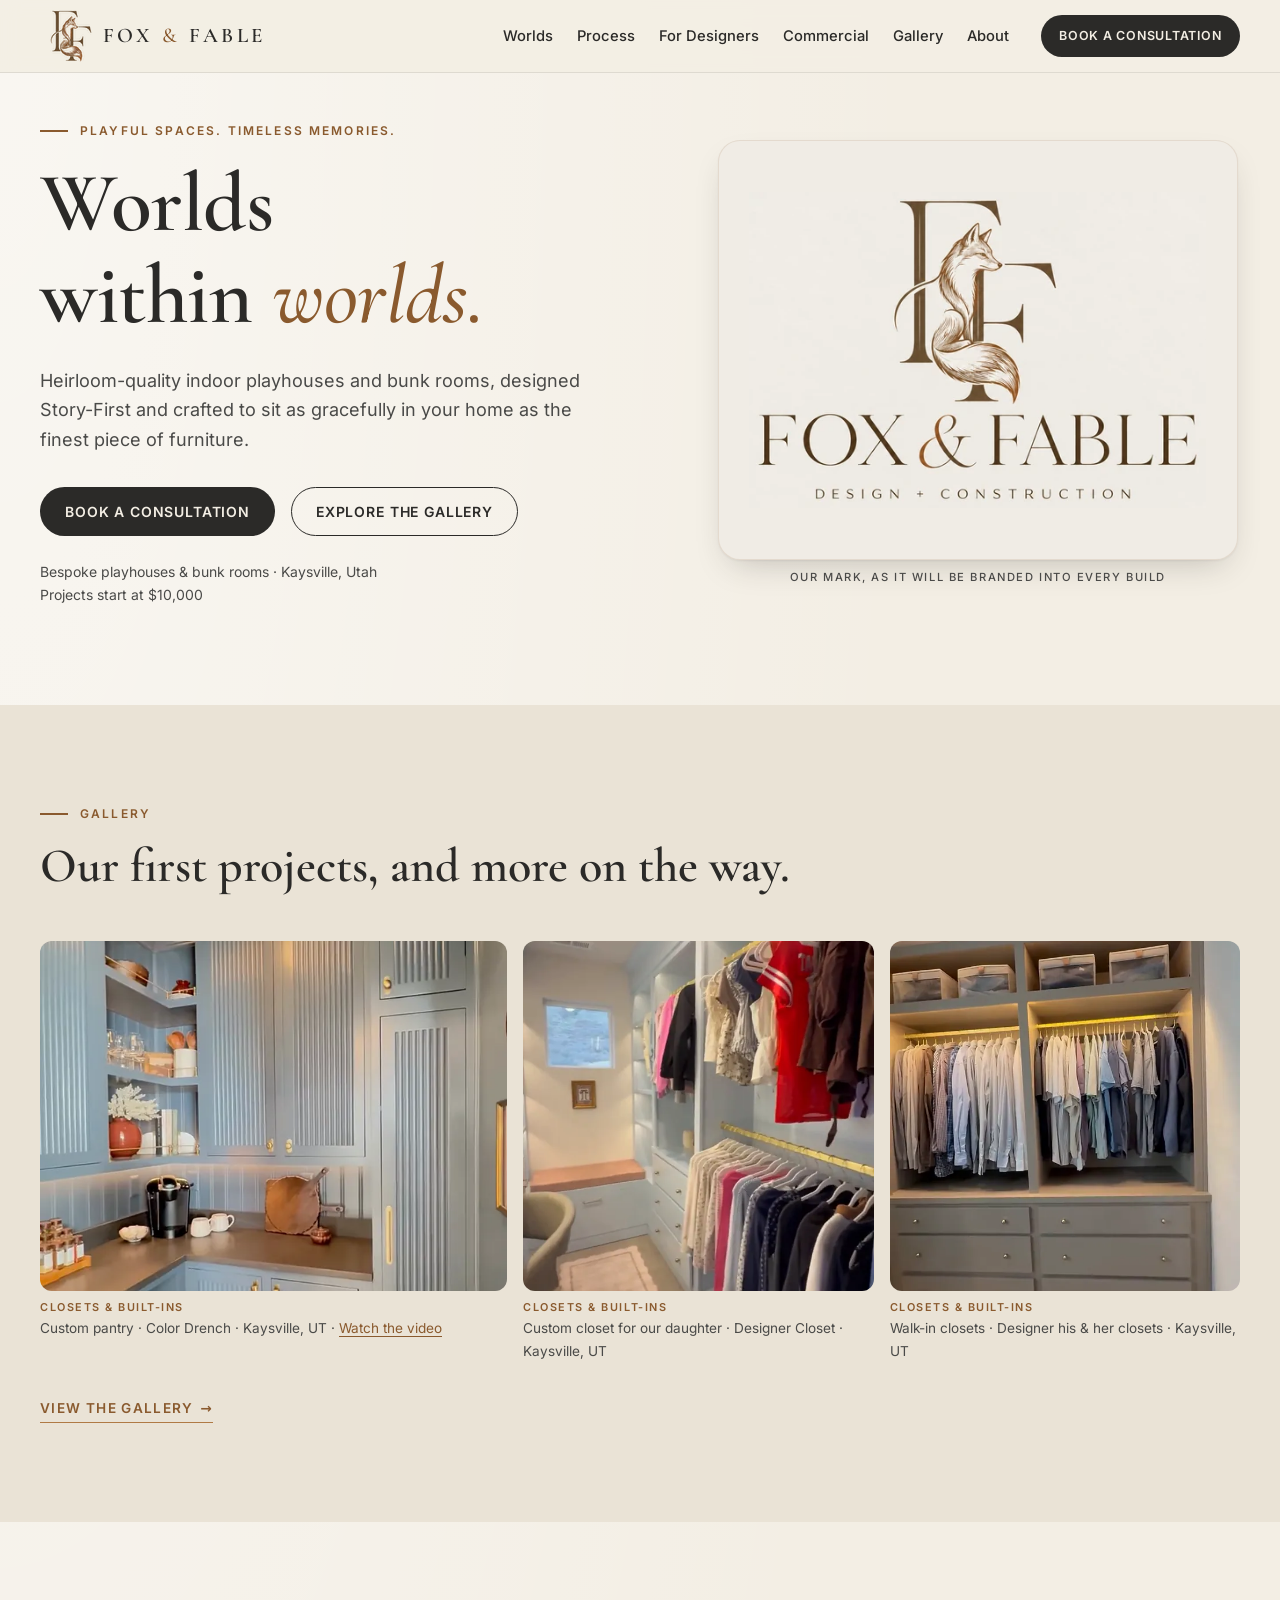
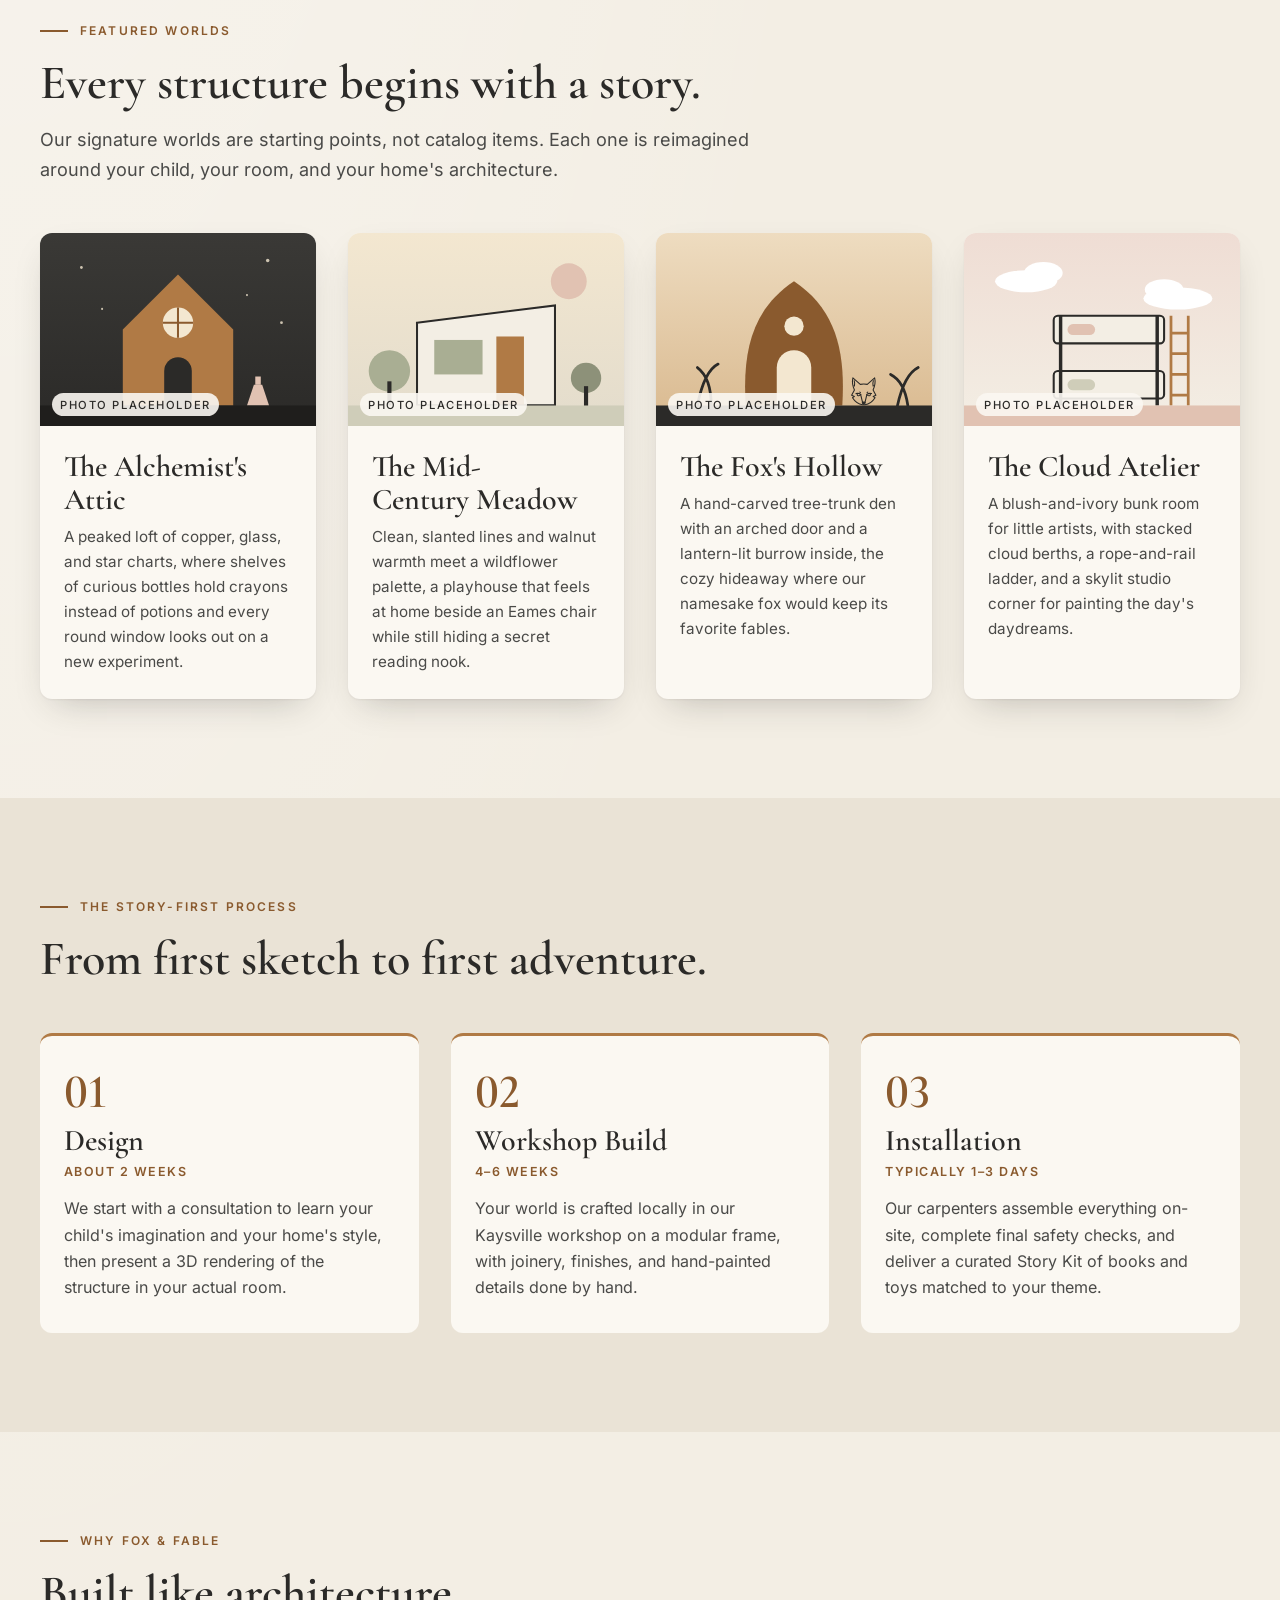
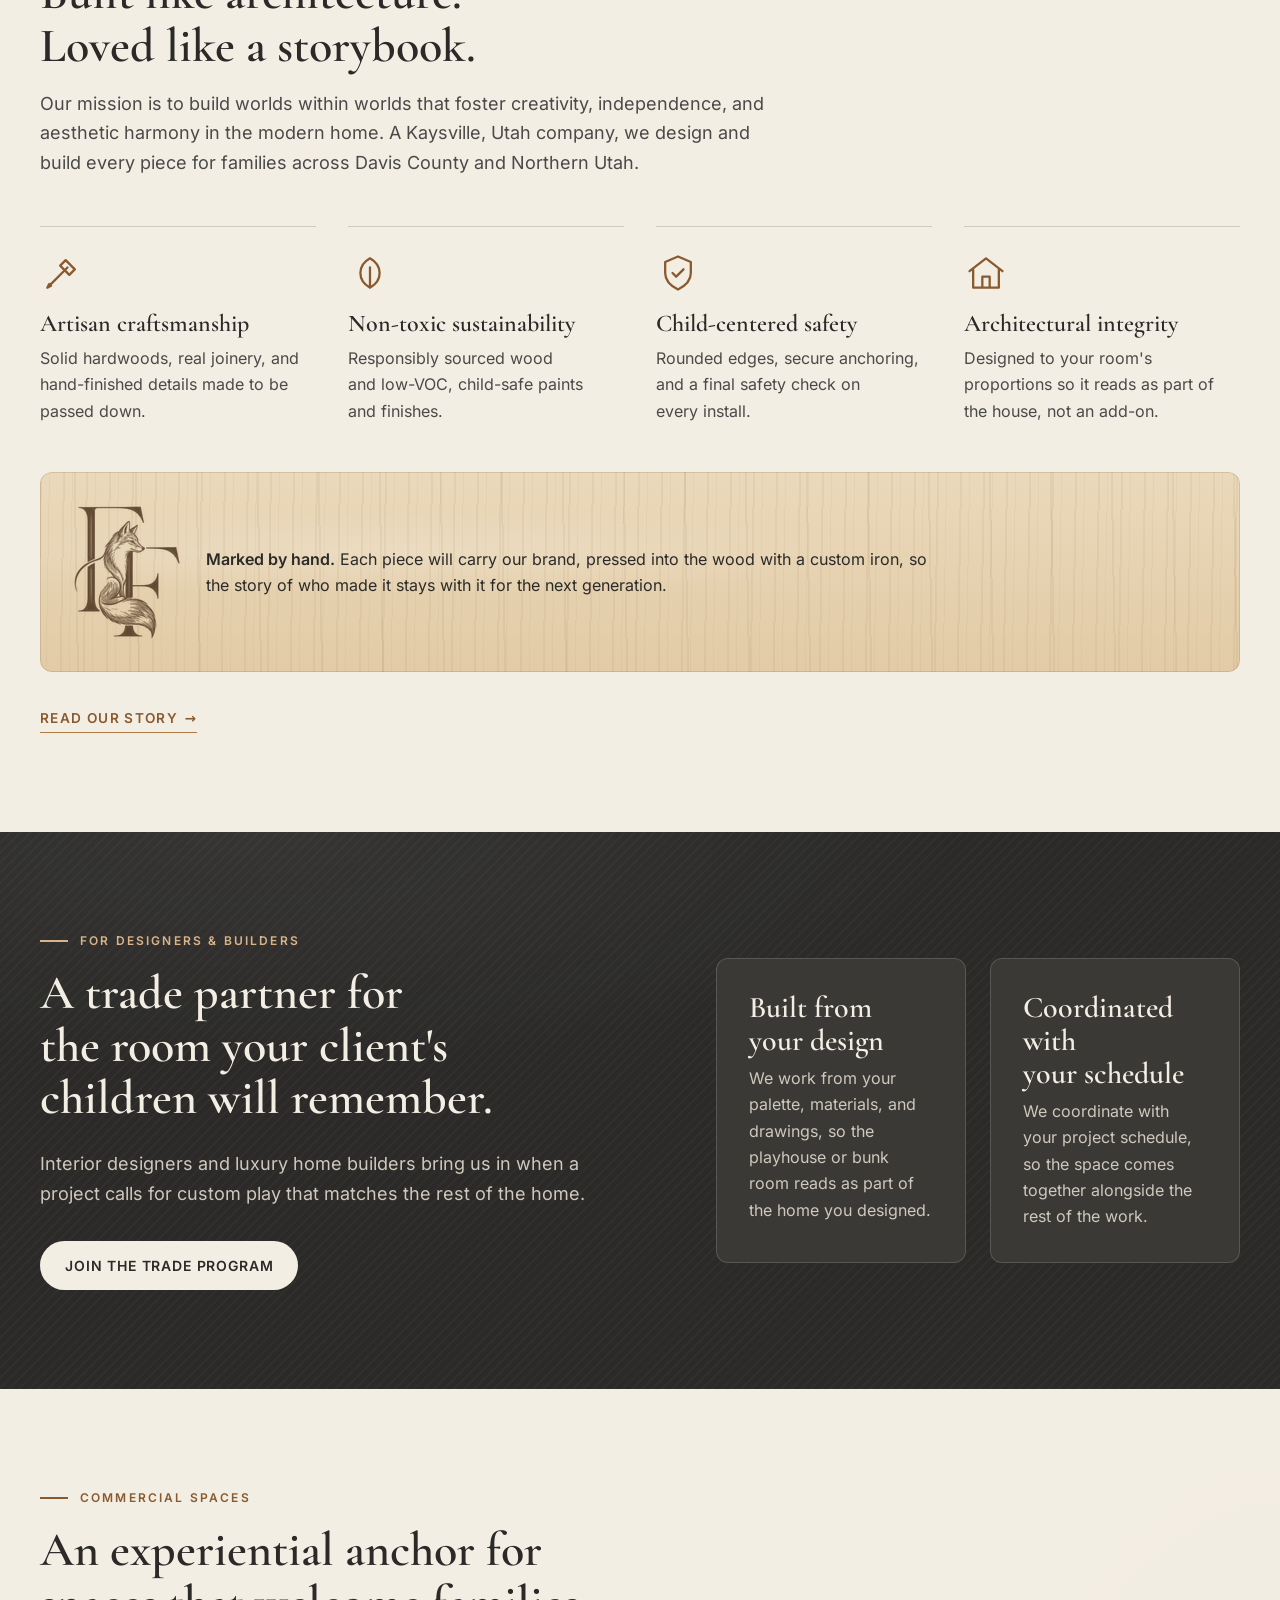
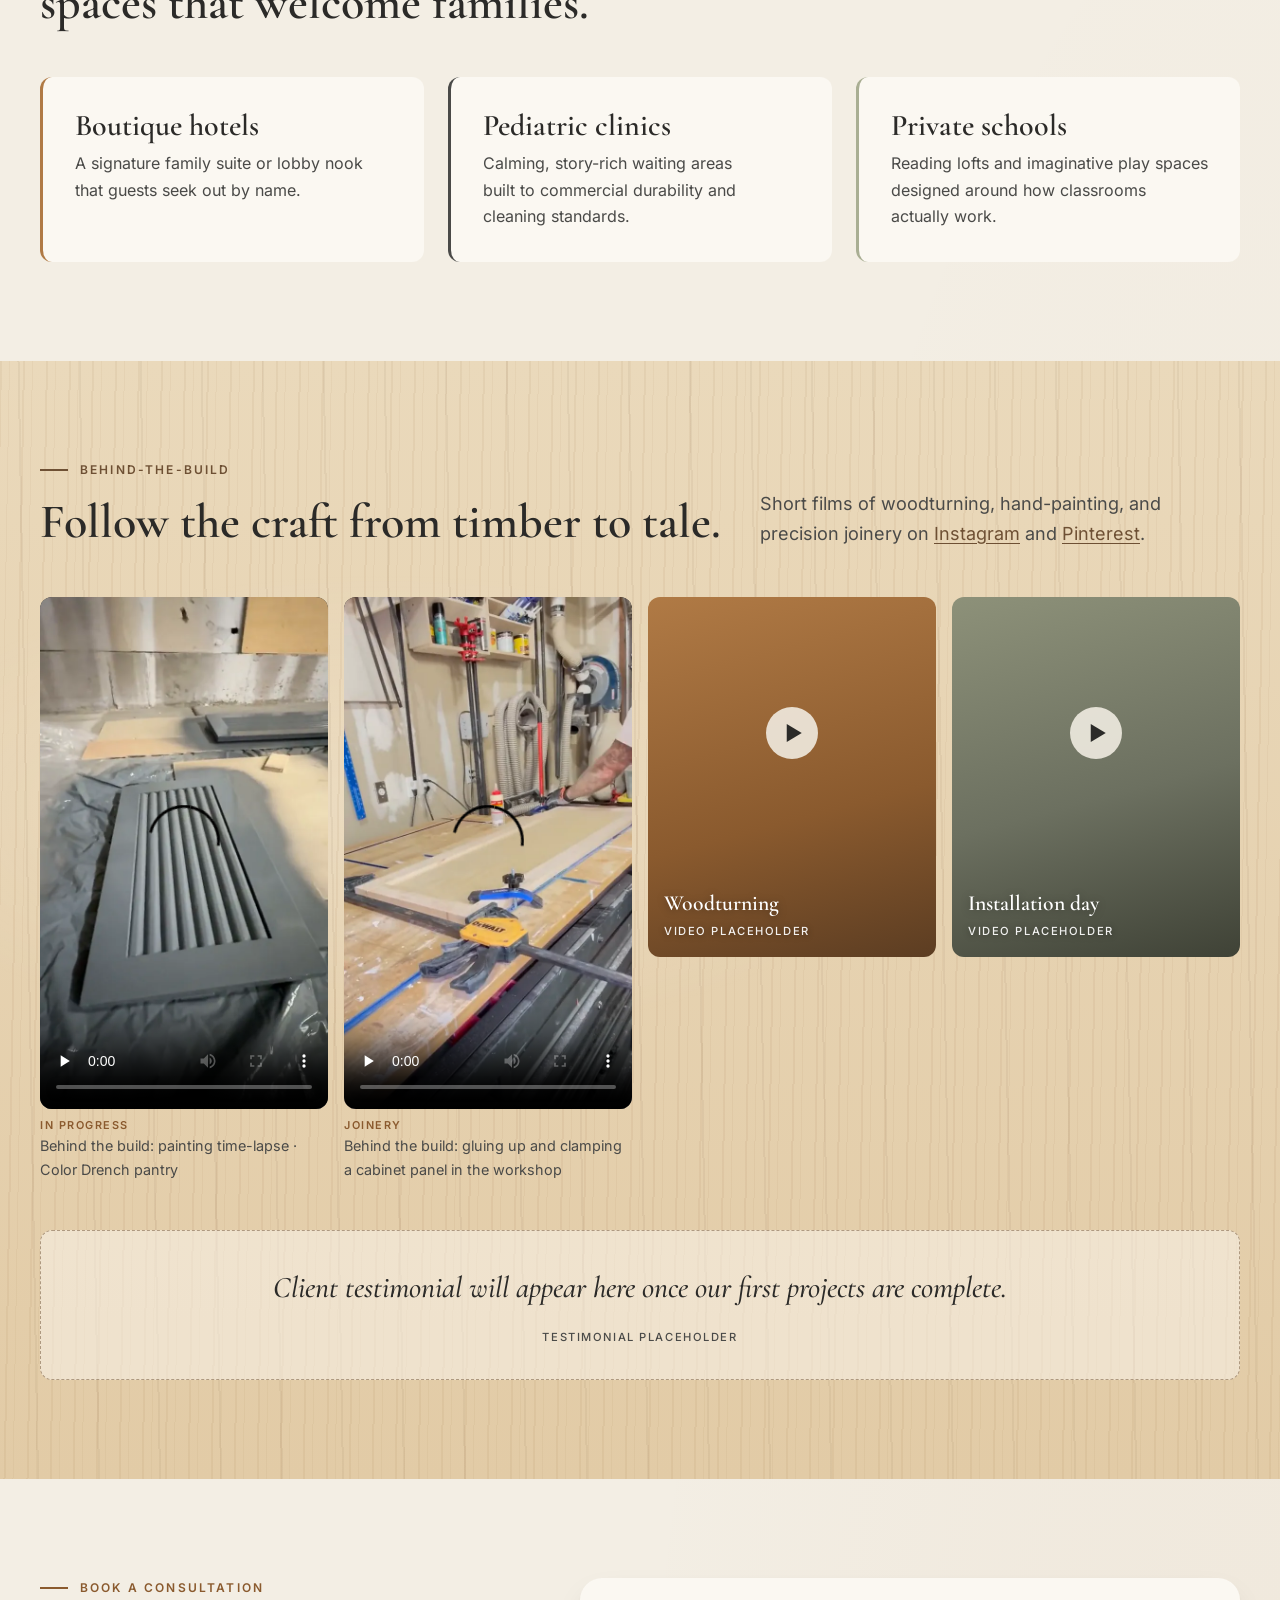
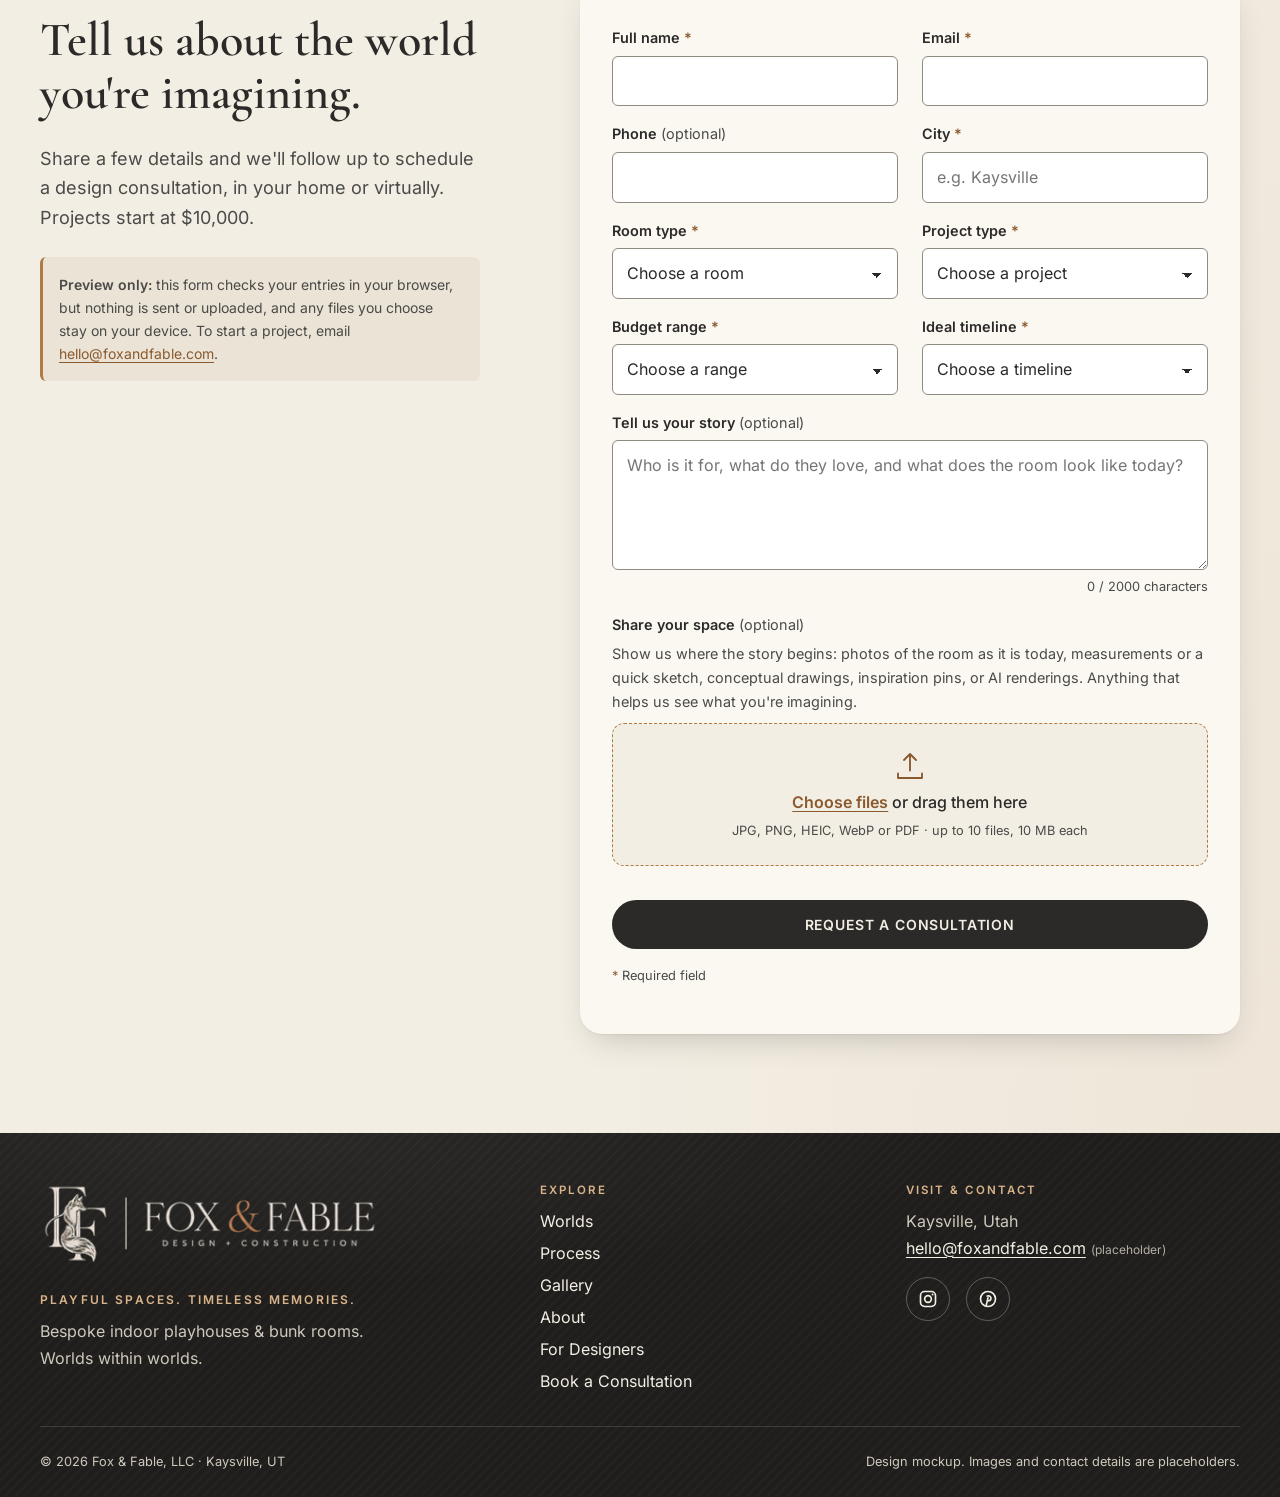
==== commit 564e57db: "Remove the project run-down text from the Gallery sections - Homepage gallery preview: drop 'It star" ====
--- a/index.html
+++ b/index.html
@@ -100,7 +100,6 @@
             <p class="eyebrow">Gallery</p>
             <h2 id="teaser-title">Our first projects, and more on the way.</h2>
           </div>
-          <p class="build-links">It starts with a Color Drench custom pantry, a closet for our daughter, and his &amp; her closets. Playhouses, bunk rooms, and commercial spaces will follow in the gallery.</p>
         </header>
         <div class="teaser-grid">
           <figure class="photo ratio-landscape">
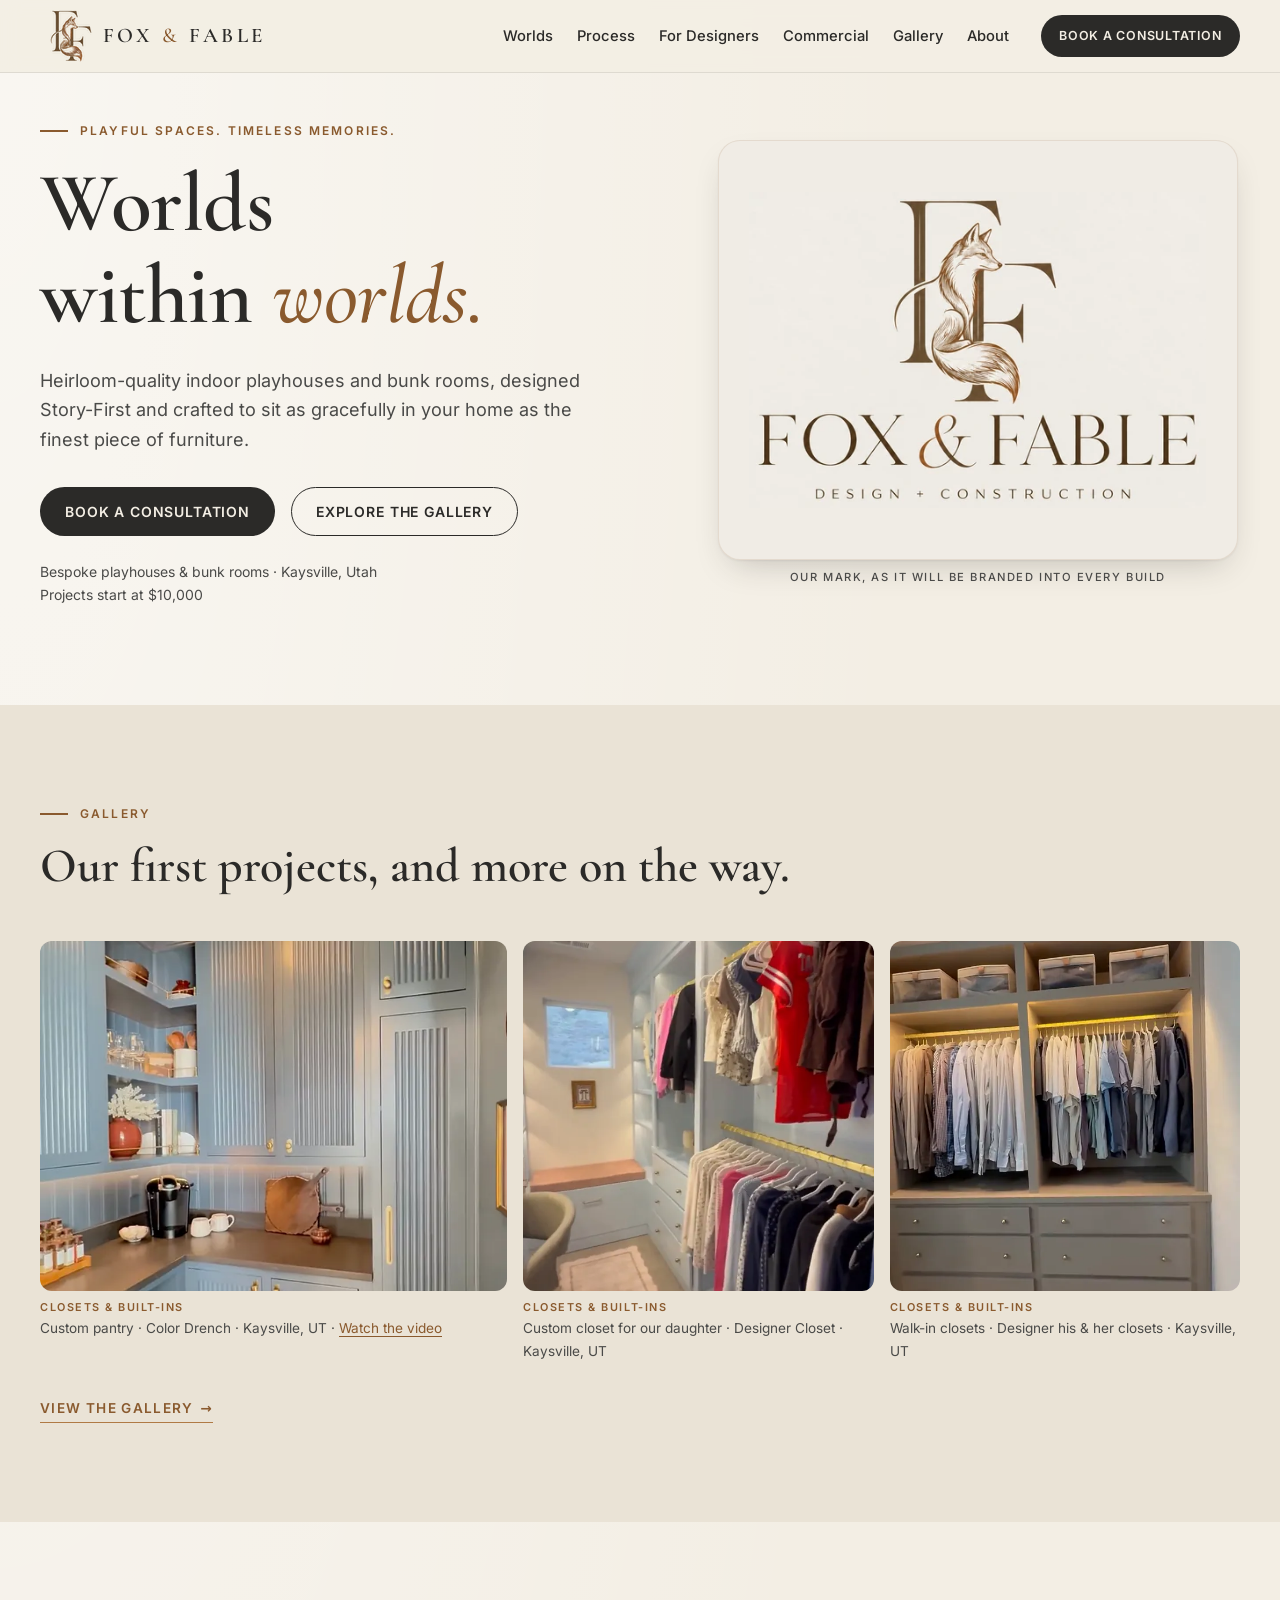
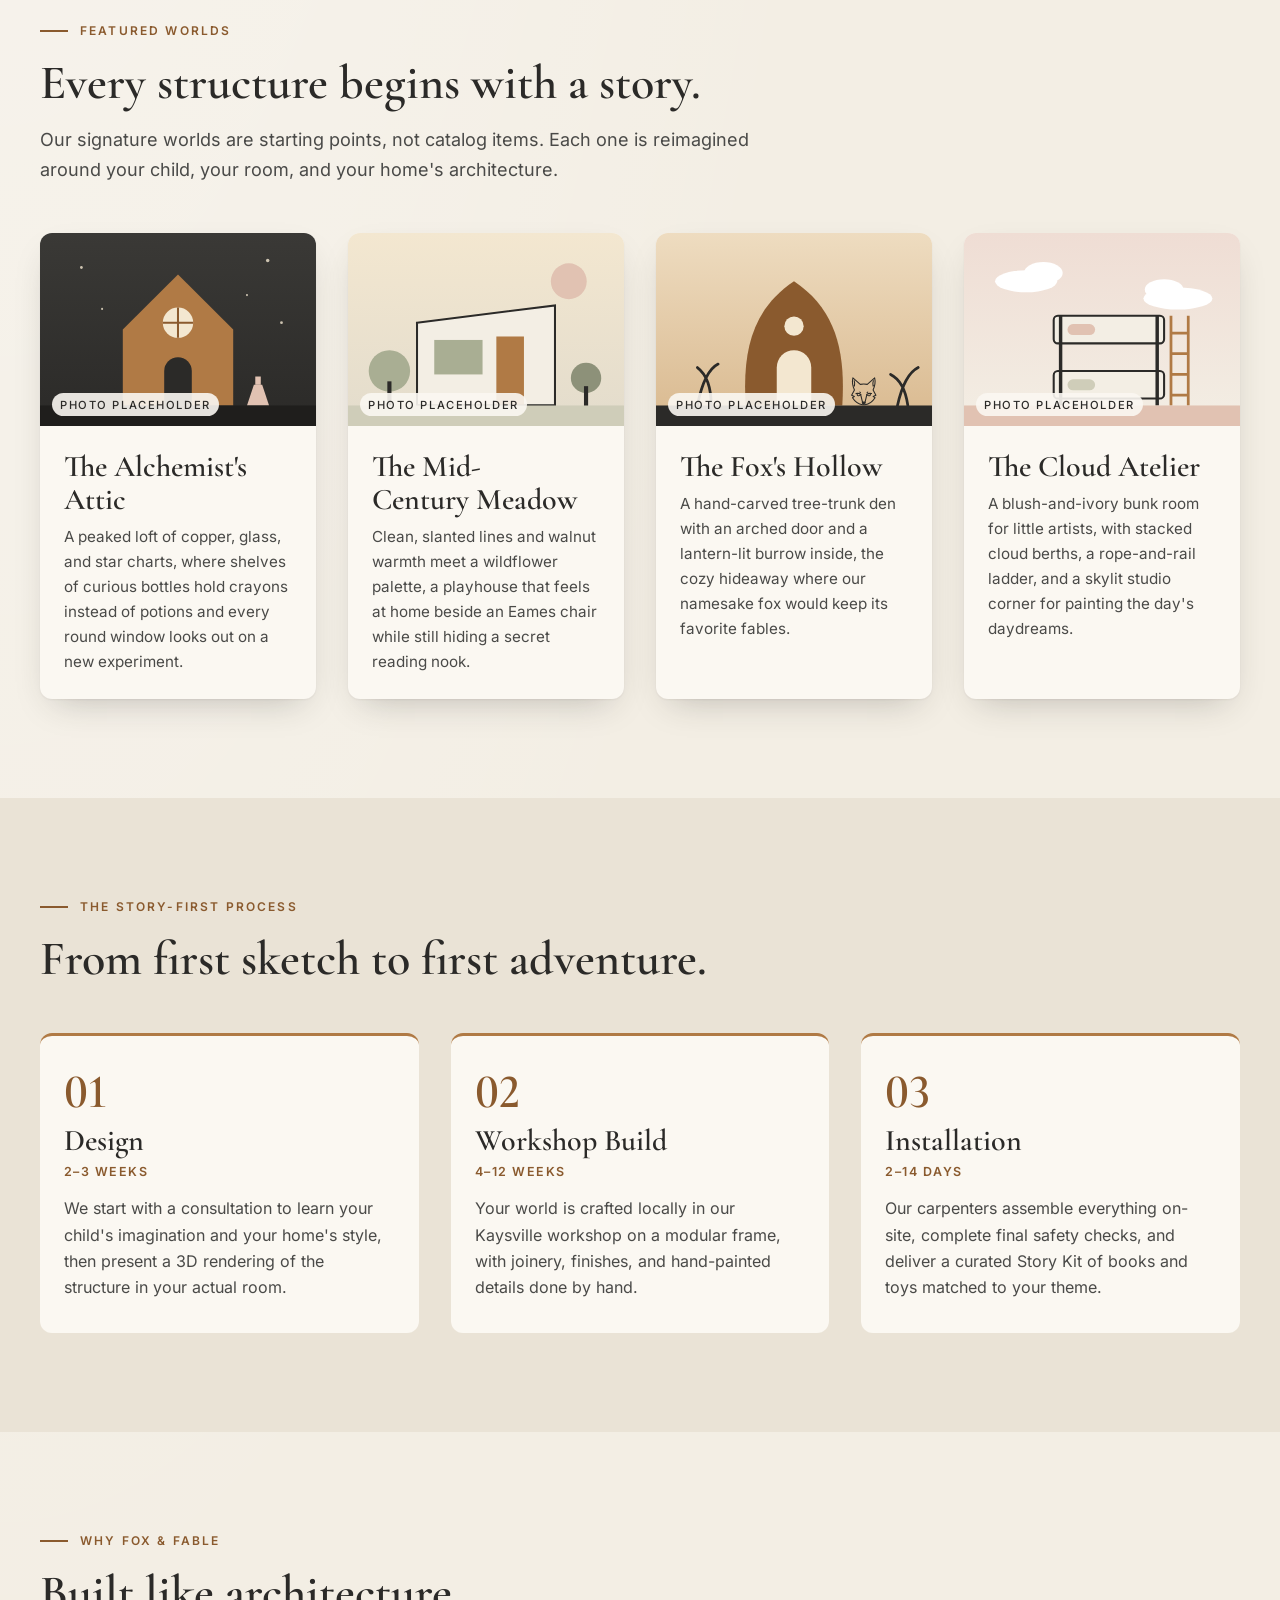
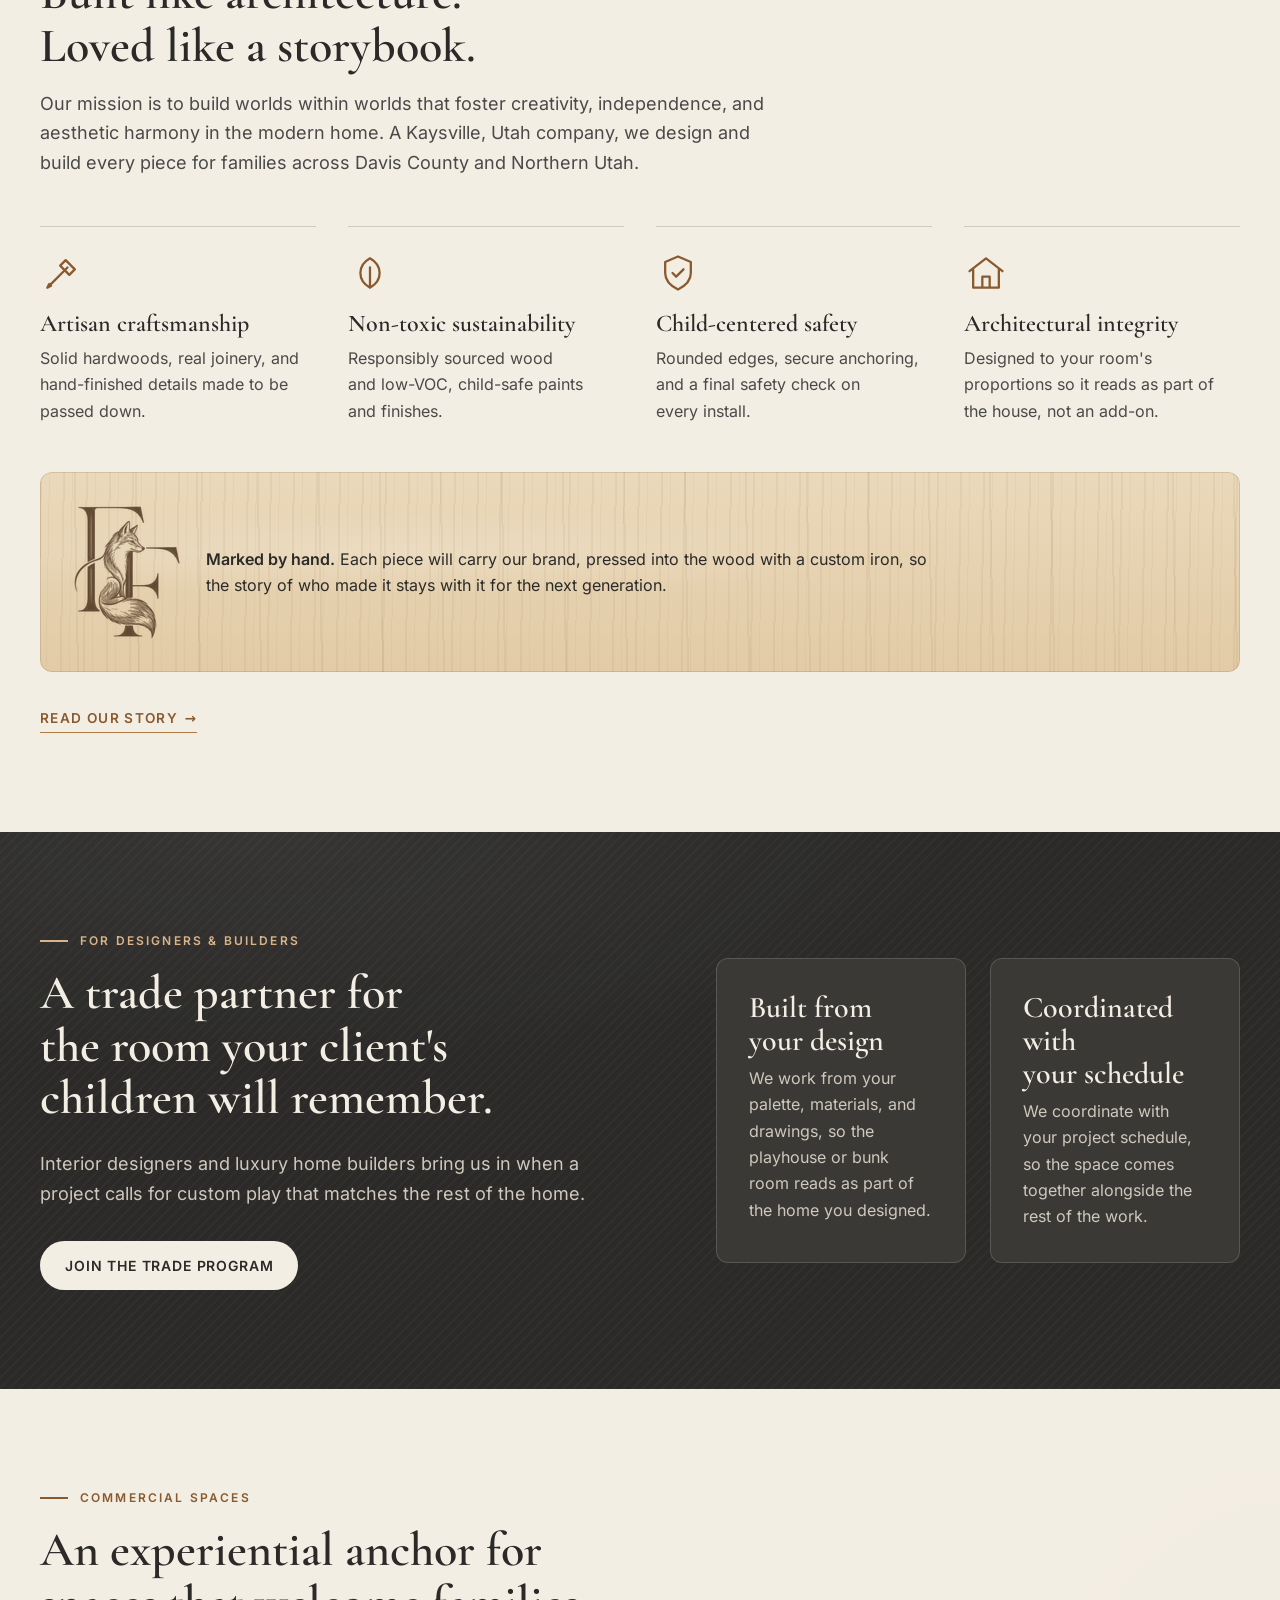
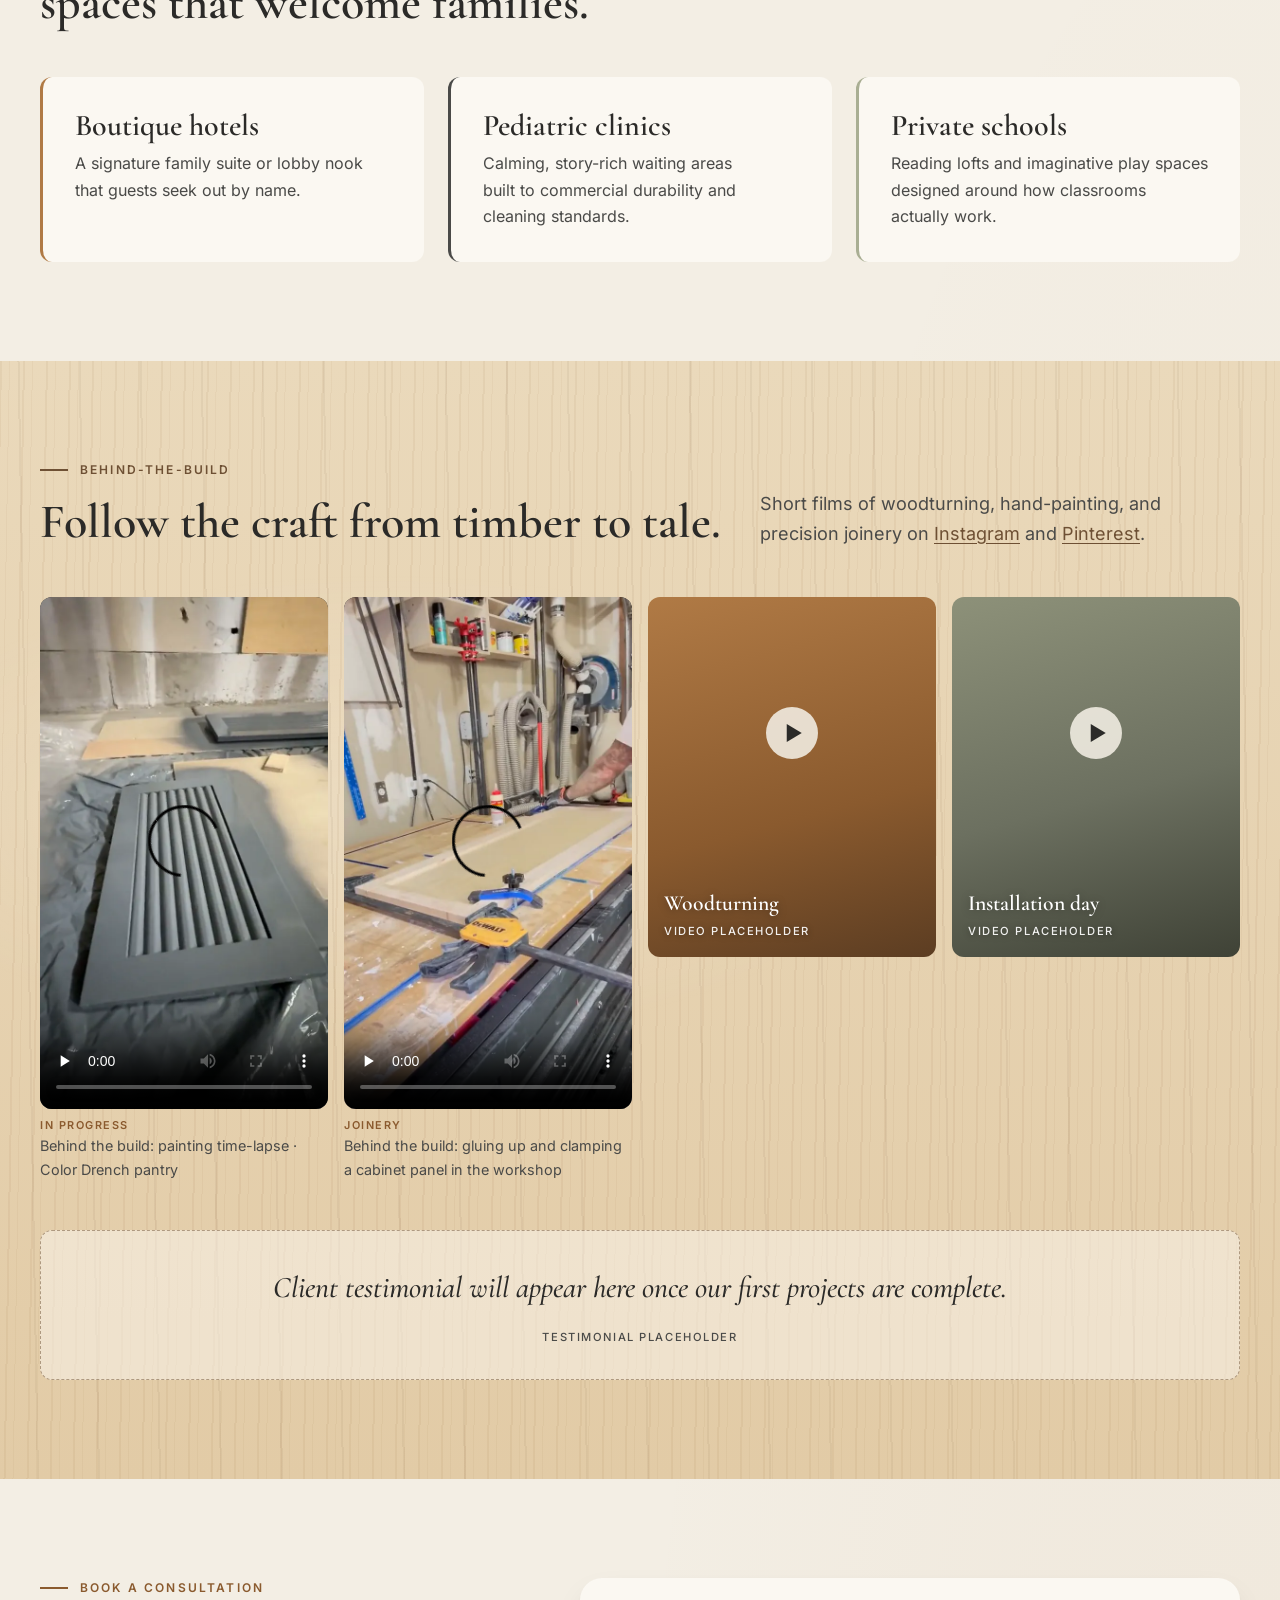
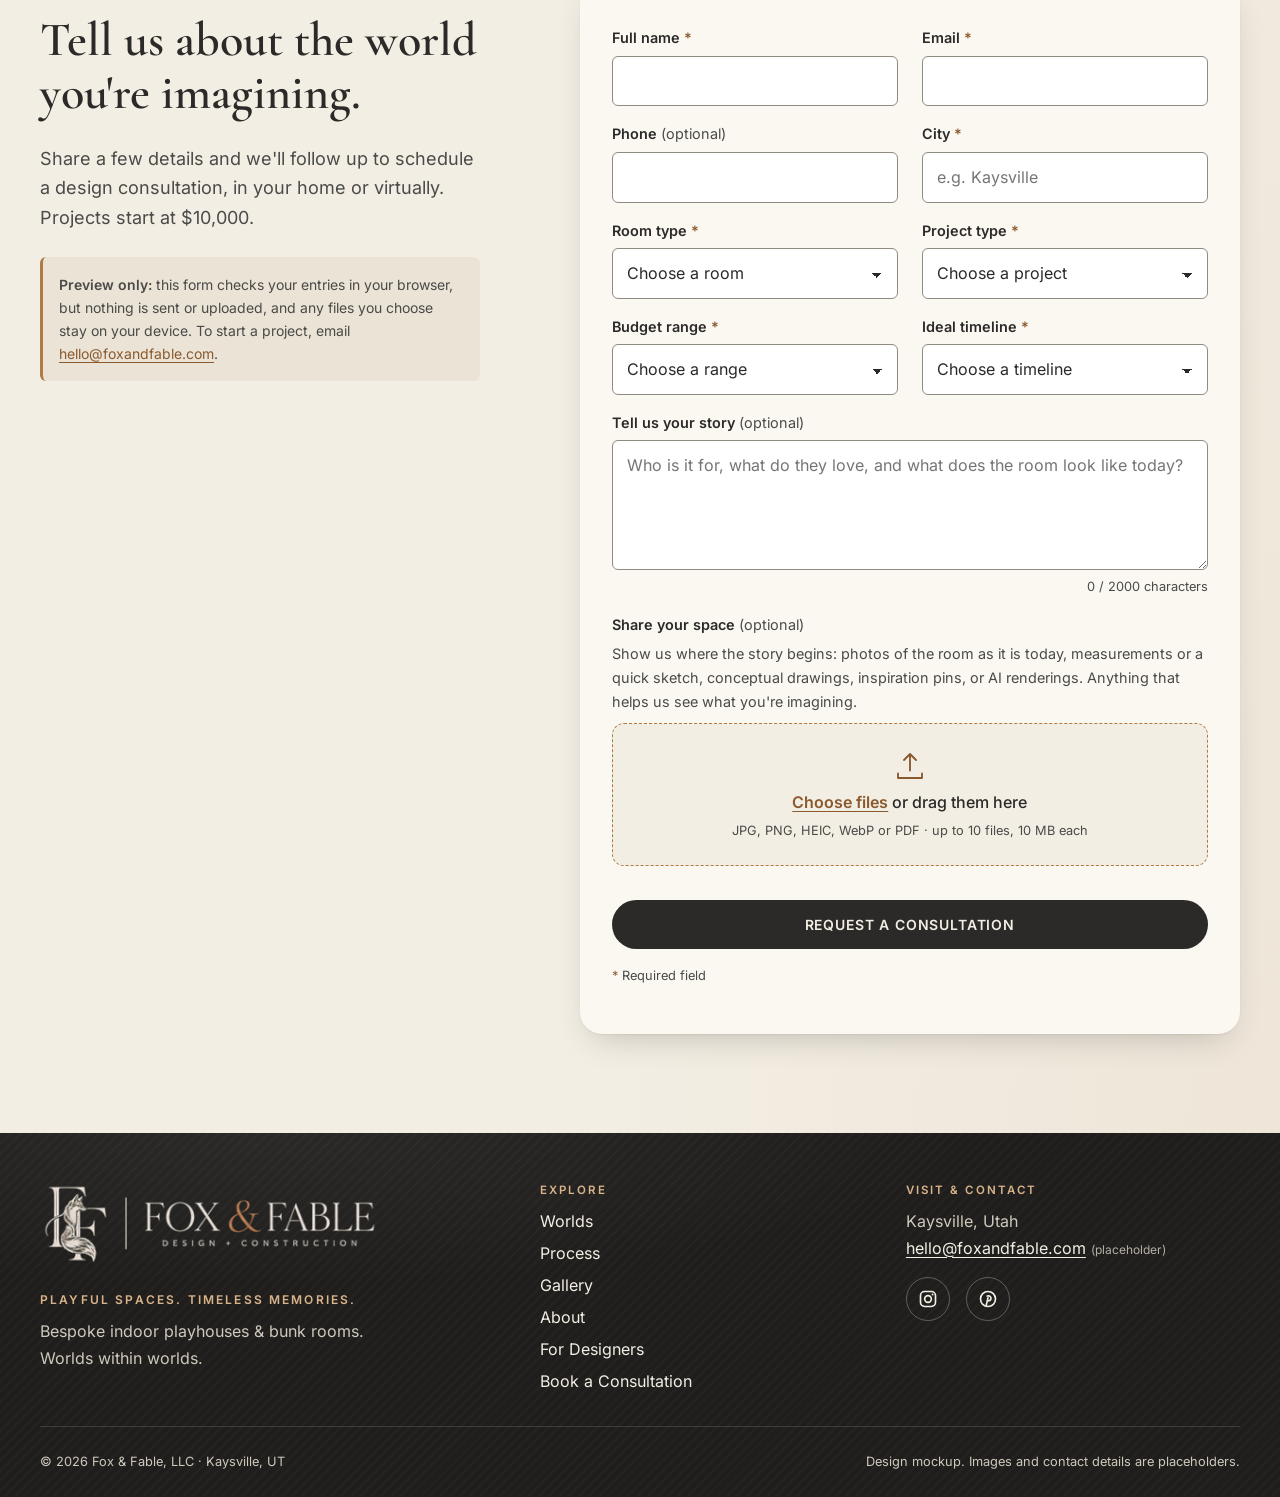
==== commit 7b1da231: "Update Story-First Process timelines - Design: 2–3 weeks (was About 2 weeks) - Workshop Build: 4–12 " ====
--- a/index.html
+++ b/index.html
@@ -240,17 +240,17 @@
         <ol class="timeline">
           <li class="step">
             <span class="step-num" aria-hidden="true">01</span>
-            <h3>Design <span class="step-time">About 2 weeks</span></h3>
+            <h3>Design <span class="step-time">2–3 weeks</span></h3>
             <p>We start with a consultation to learn your child's imagination and your home's style, then present a 3D rendering of the structure in your actual room.</p>
           </li>
           <li class="step">
             <span class="step-num" aria-hidden="true">02</span>
-            <h3>Workshop Build <span class="step-time">4–6 weeks</span></h3>
+            <h3>Workshop Build <span class="step-time">4–12 weeks</span></h3>
             <p>Your world is crafted locally in our Kaysville workshop on a modular frame, with joinery, finishes, and hand-painted details done by hand.</p>
           </li>
           <li class="step">
             <span class="step-num" aria-hidden="true">03</span>
-            <h3>Installation <span class="step-time">Typically 1–3 days</span></h3>
+            <h3>Installation <span class="step-time">2–14 days</span></h3>
             <p>Our carpenters assemble everything on-site, complete final safety checks, and deliver a curated Story Kit of books and toys matched to your theme.</p>
           </li>
         </ol>
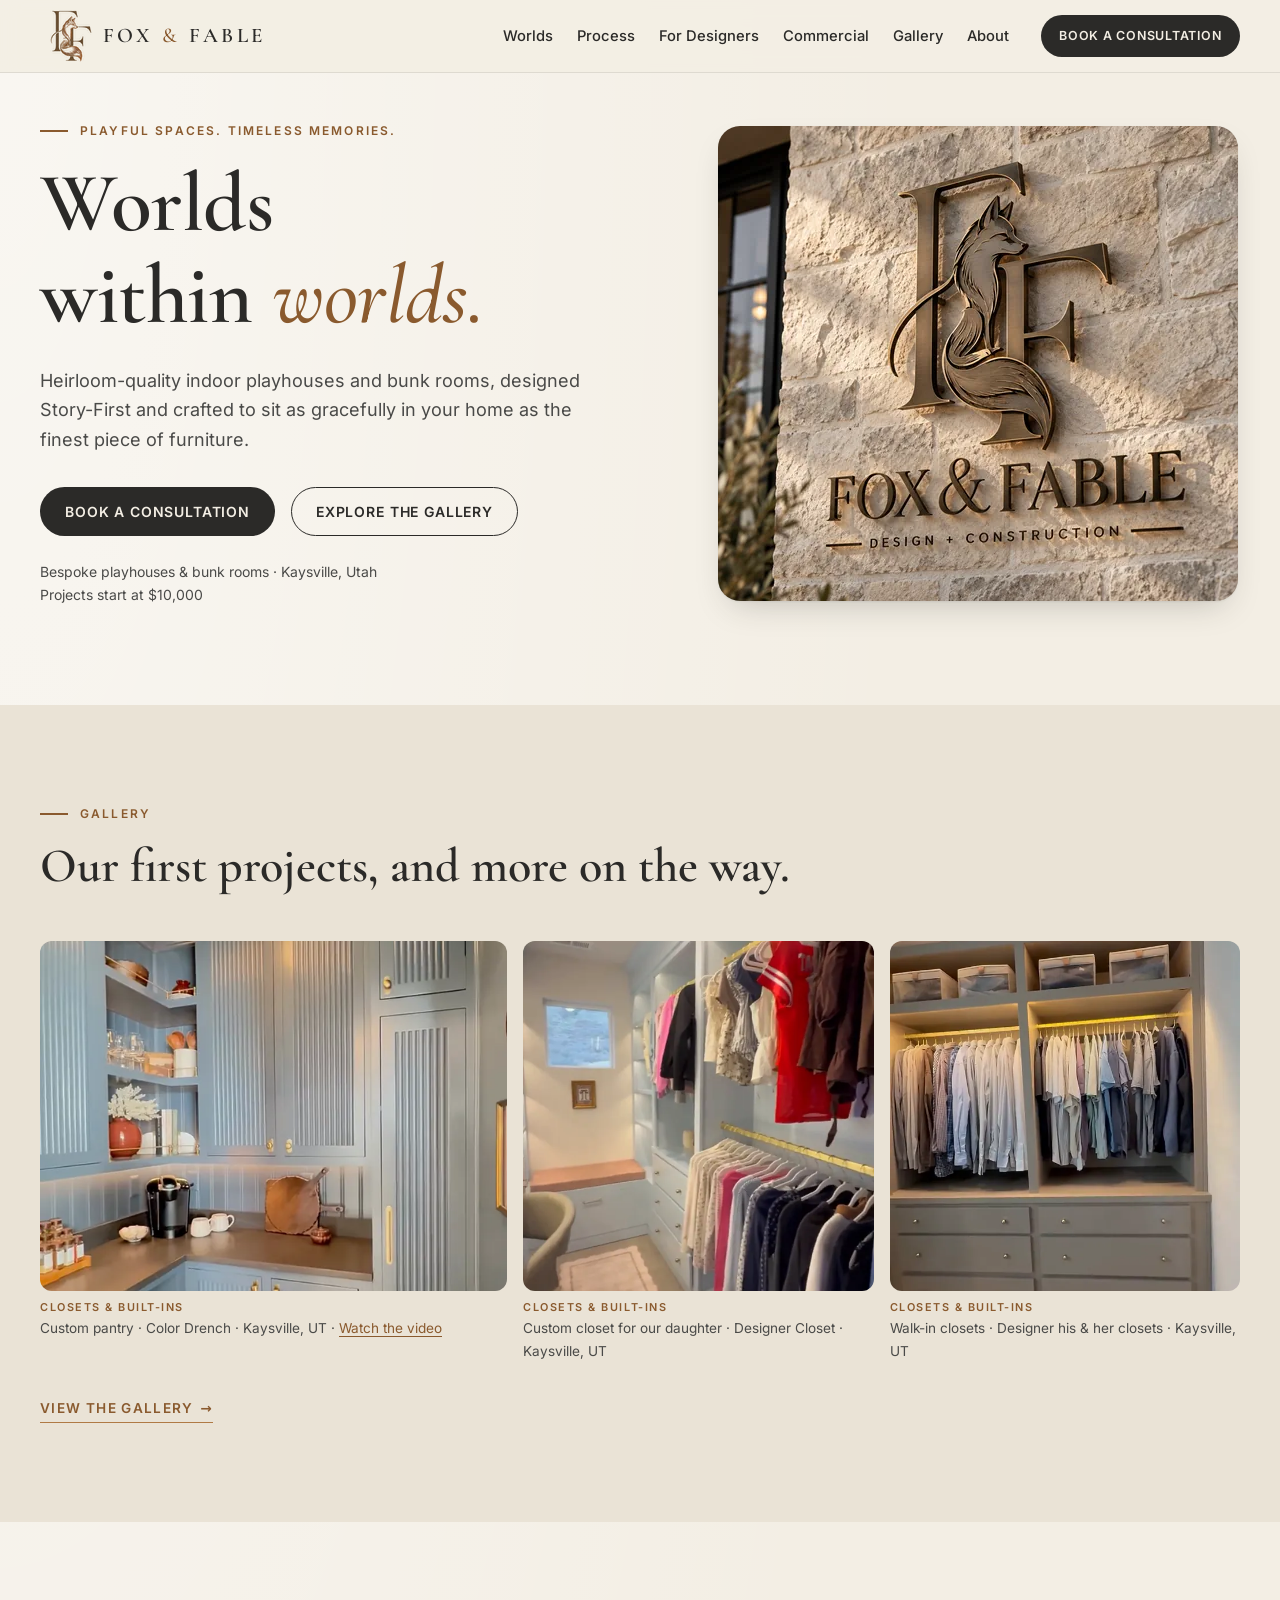
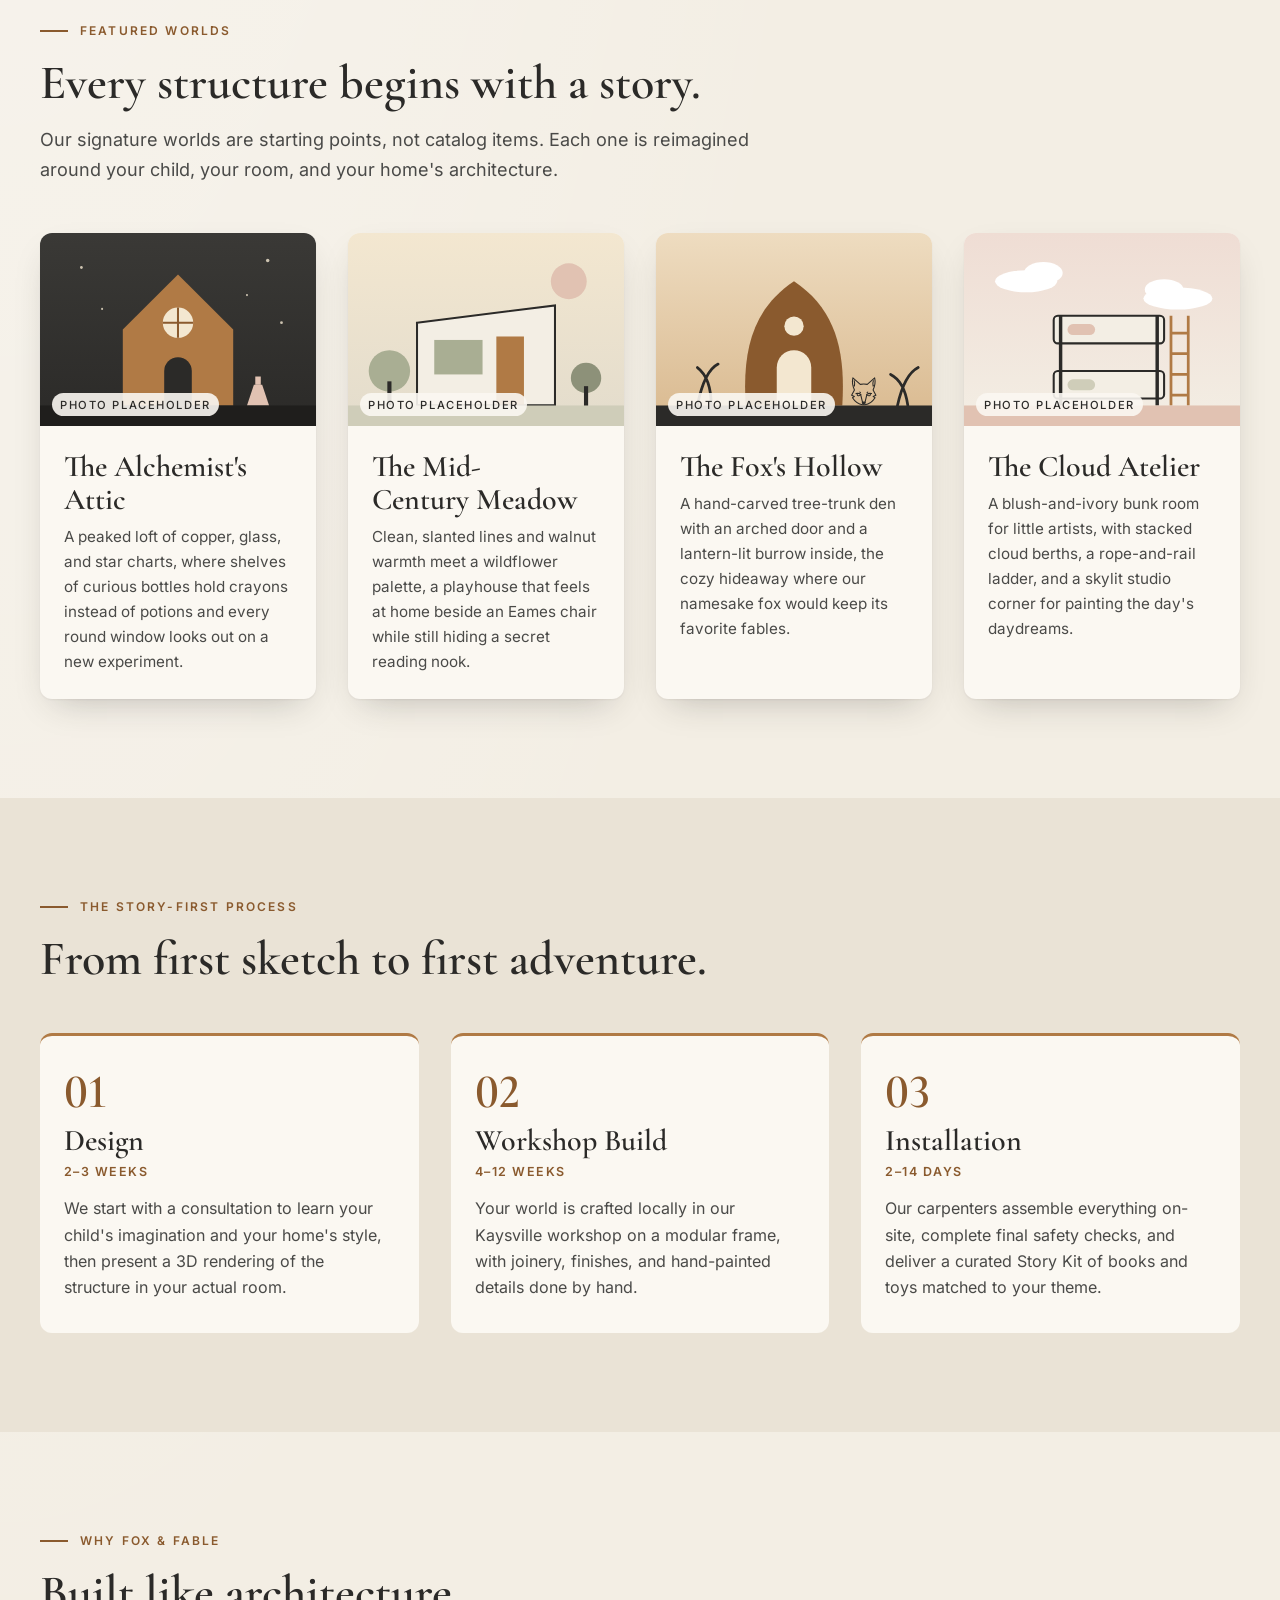
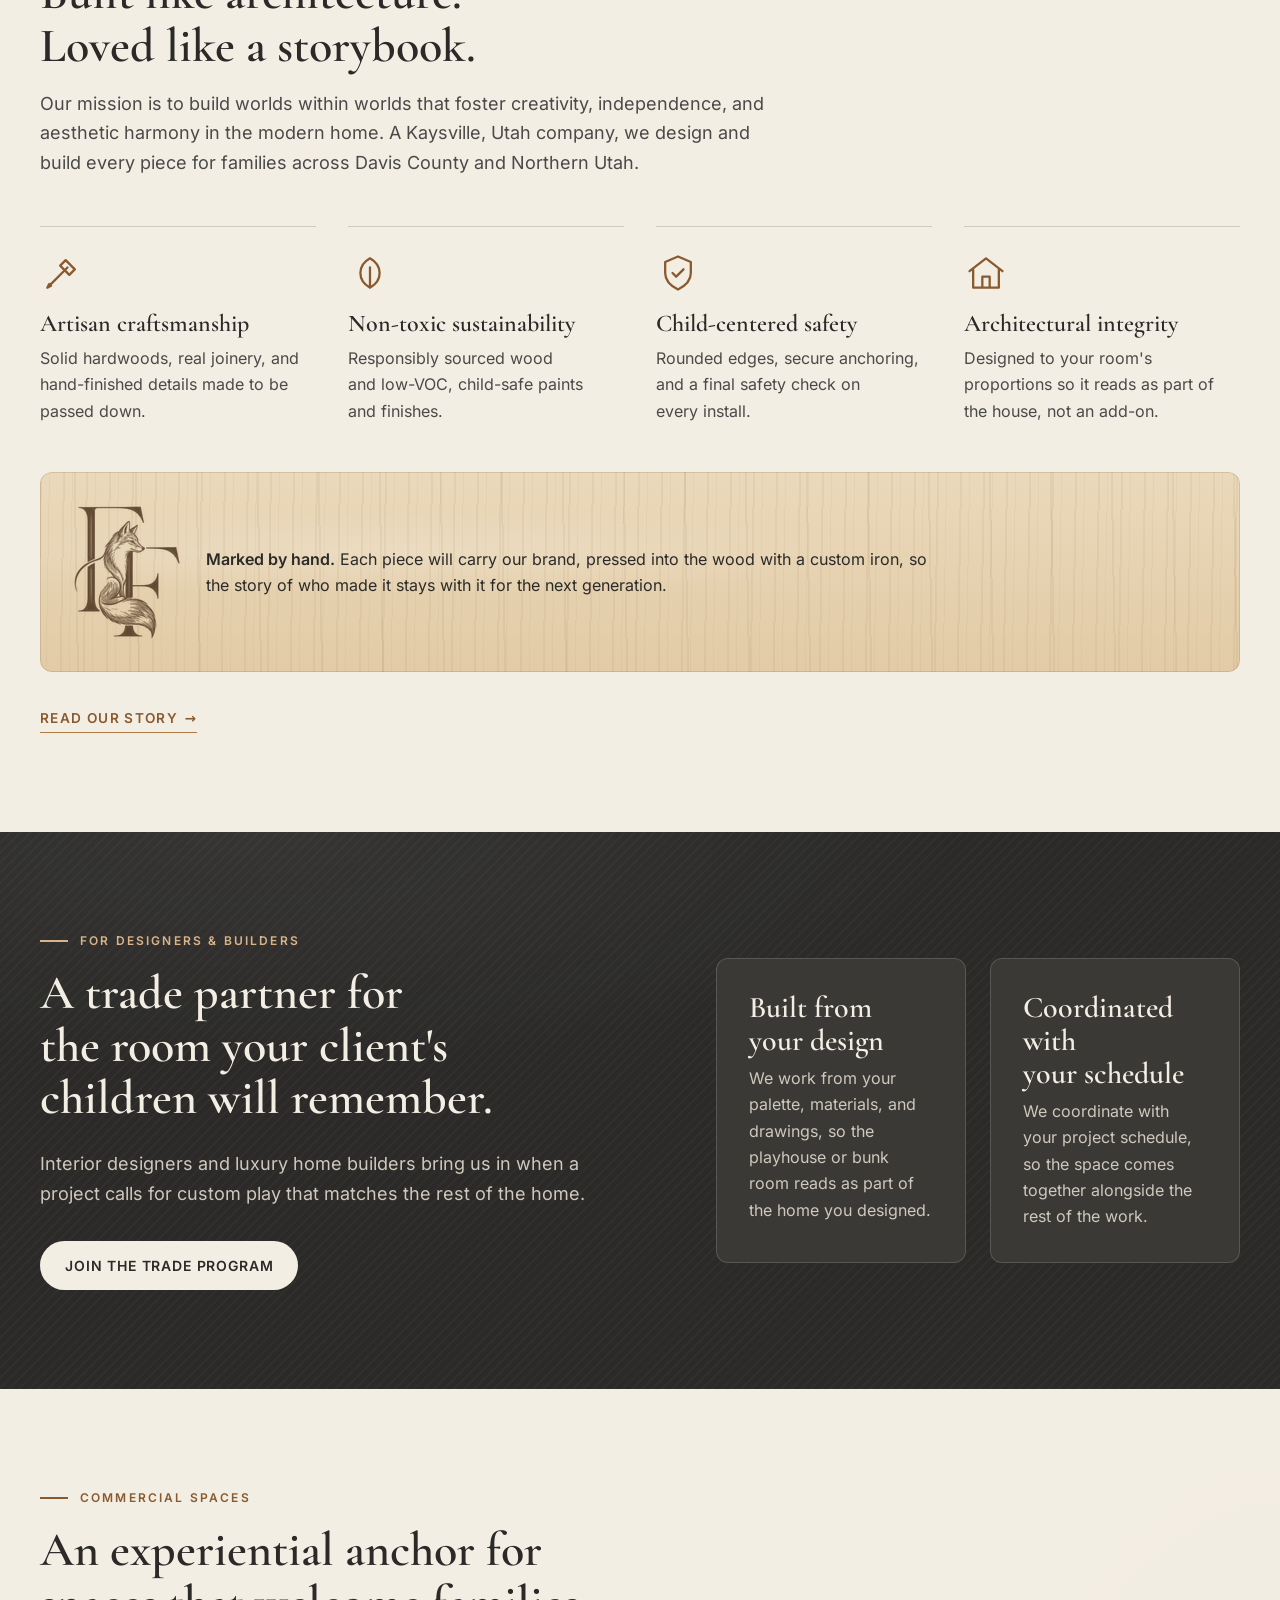
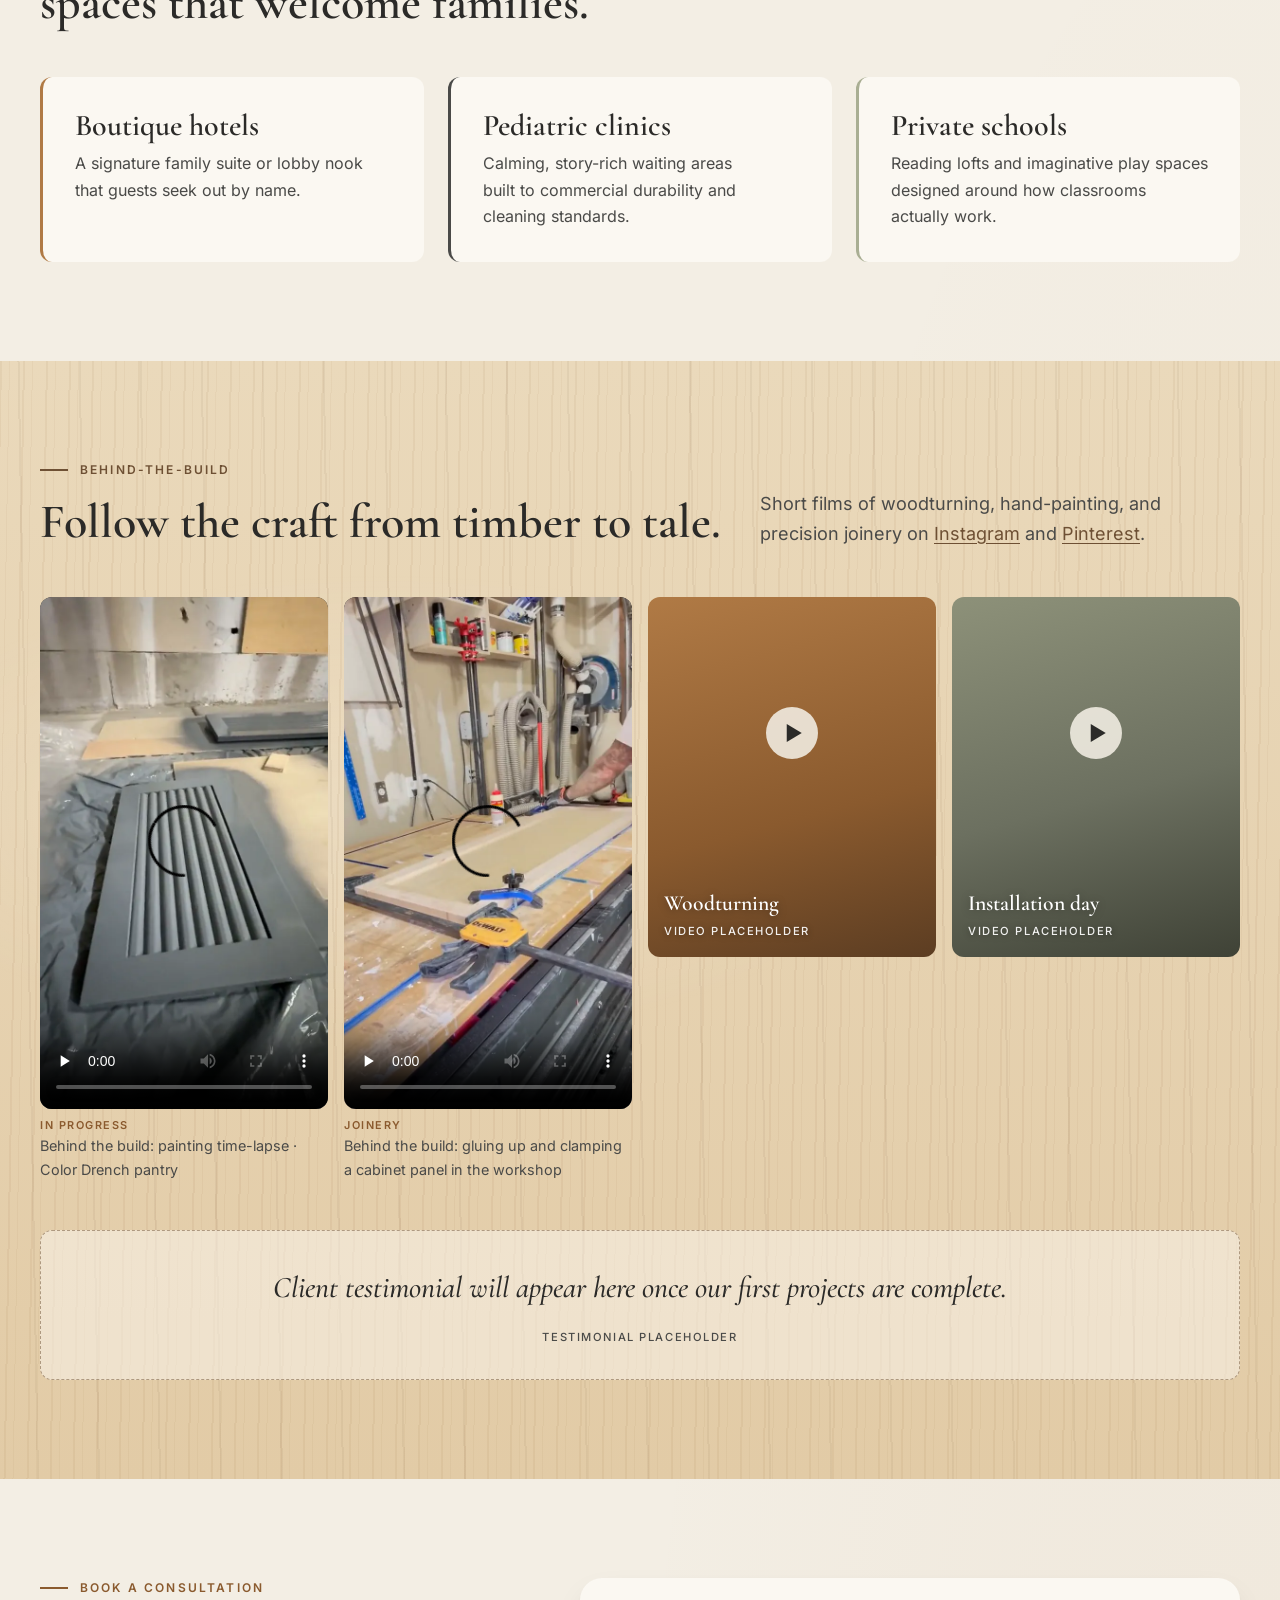
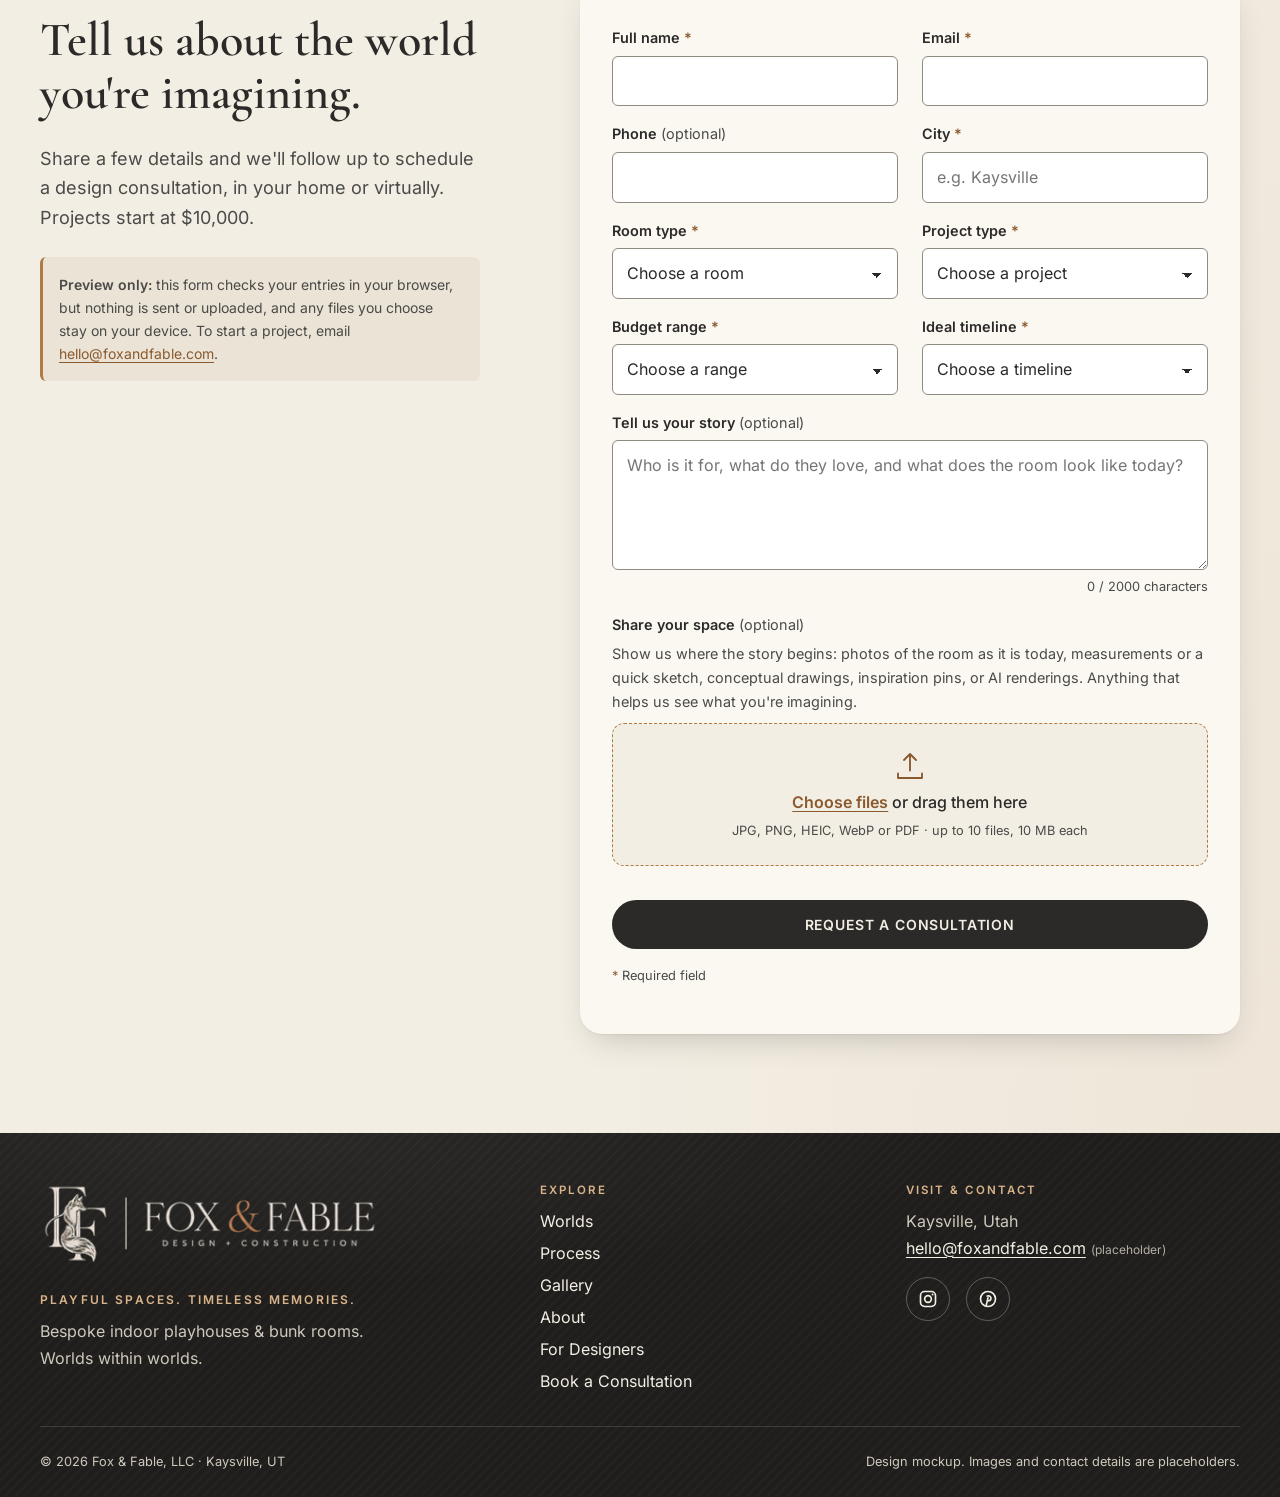
==== commit 6b1e6801: "Hero: bronze sign rendering of the logo, no caption - Replaces the logo lockup card in the hero visu" ====
--- a/index.html
+++ b/index.html
@@ -33,9 +33,9 @@
 
   <link rel="preload" href="assets/fonts/cormorant-garamond-latin.woff2" as="font" type="font/woff2" crossorigin>
   <link rel="preload" href="assets/fonts/inter-latin.woff2" as="font" type="font/woff2" crossorigin>
-  <link rel="stylesheet" href="css/styles.css?v=12">
+  <link rel="stylesheet" href="css/styles.css?v=13">
   <!-- Loaded (not deferred) so it can swap .no-js → .js before first paint; DOM work waits for DOMContentLoaded. -->
-  <script src="js/main.js?v=12"></script>
+  <script src="js/main.js?v=13"></script>
 </head>
 <body>
   <a class="skip-link" href="#main">Skip to main content</a>
@@ -83,12 +83,14 @@
           <p class="hero-note">Bespoke playhouses &amp; bunk rooms · Kaysville, Utah<br>Projects start at $10,000</p>
         </div>
 
-        <figure class="hero-art">
-          <div class="logo-panel">
-            <picture><source type="image/webp" srcset="assets/logo/lockup-520.webp 520w, assets/logo/lockup-1040.webp 1040w" sizes="(min-width: 960px) 460px, calc(100vw - 6rem)"><img class="hero-logo" src="assets/logo/lockup-520.png" srcset="assets/logo/lockup-520.png 520w, assets/logo/lockup-1040.png 1040w" sizes="(min-width: 960px) 460px, calc(100vw - 6rem)" width="520" height="359" alt="Fox &amp; Fable Design + Construction"></picture>
-          </div>
-          <figcaption class="placeholder-tag">Our mark, as it will be branded into every build</figcaption>
-        </figure>
+        <div class="hero-art">
+          <picture>
+            <source type="image/webp" srcset="assets/images/hero/brand-sign-520.webp 520w, assets/images/hero/brand-sign-800.webp 800w, assets/images/hero/brand-sign-1040.webp 1040w, assets/images/hero/brand-sign-1312.webp 1312w" sizes="(min-width: 960px) 520px, calc(100vw - 3rem)">
+            <img class="hero-sign" src="assets/images/hero/brand-sign-800.jpg" srcset="assets/images/hero/brand-sign-520.jpg 520w, assets/images/hero/brand-sign-800.jpg 800w, assets/images/hero/brand-sign-1040.jpg 1040w, assets/images/hero/brand-sign-1312.jpg 1312w" sizes="(min-width: 960px) 520px, calc(100vw - 3rem)"
+                 width="1312" height="1199" fetchpriority="high" decoding="async"
+                 alt="Rendering of the Fox &amp; Fable sign: the FF monogram with a seated fox and the words FOX &amp; FABLE, Design + Construction, as dimensional bronze letters on a limestone wall in warm golden-hour light">
+          </picture>
+        </div>
       </div>
     </section>
 
--- a/css/styles.css
+++ b/css/styles.css
@@ -249,13 +249,12 @@
 .hero-actions { display: flex; flex-wrap: wrap; gap: var(--space-3); margin-top: var(--space-5); }
 .hero-note { margin-top: var(--space-4); font-size: var(--fs-300); color: var(--c-iron); }
 .hero-art { display: grid; gap: var(--space-2); justify-items: center; }
-/* Logo lockup on a cream card that matches the artwork's paper (#F0ECE5) */
-.logo-panel {
-  display: grid; place-items: center; width: 100%; max-width: 520px;
-  padding: 10% 6%; border-radius: var(--radius-lg); background: #f0ece5;
-  box-shadow: var(--shadow), inset 0 0 0 1px rgb(138 90 46 / 0.12);
-}
-.hero-logo { display: block; width: 100%; max-width: 460px; height: auto; }
+/* Hero sign rendering: shown whole (no crop) so the lettering is never cut off */
+.hero-art picture { display: block; width: 100%; max-width: 520px; }
+.hero-sign {
+  display: block; width: 100%; height: auto; border-radius: var(--radius-lg);
+  box-shadow: var(--shadow); background: #d9cbb4;
+}
 
 .page-hero { padding-block: var(--space-6) var(--space-5); }
 .page-hero .lede { max-width: 40rem; }
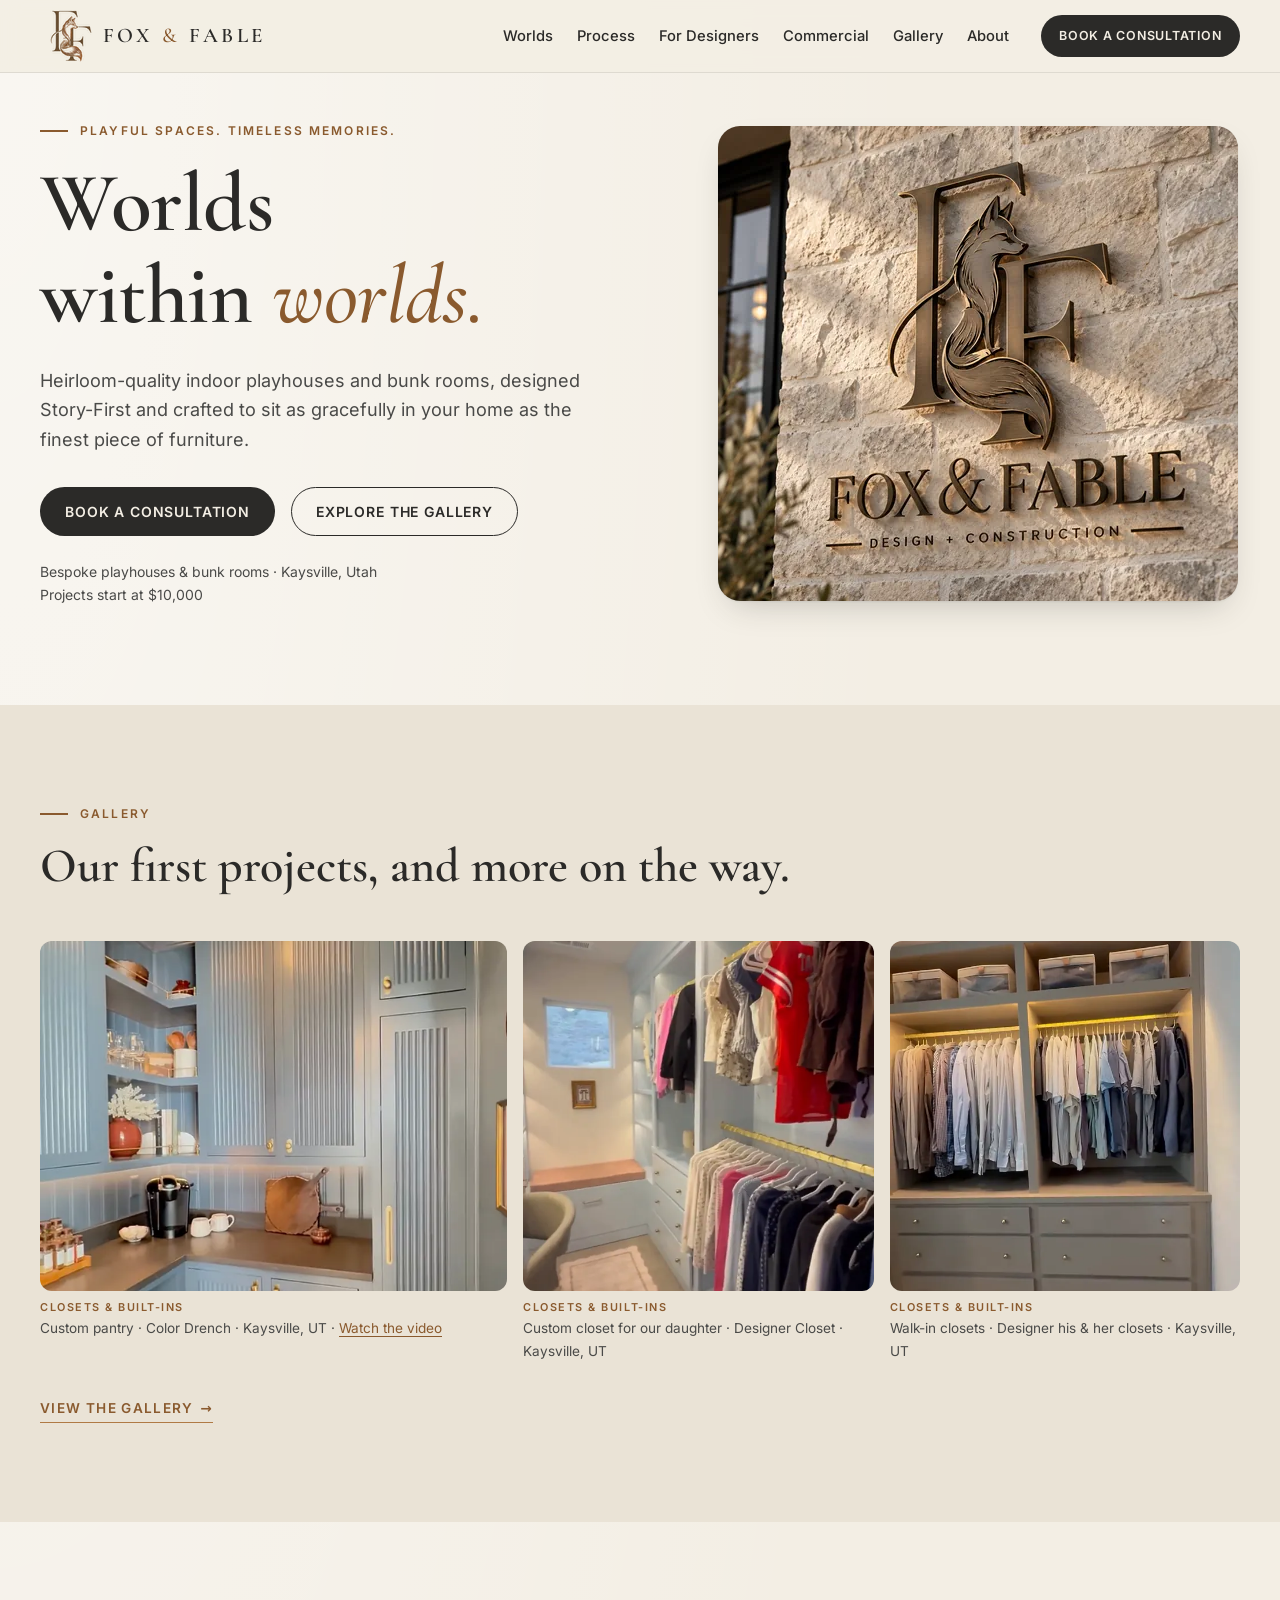
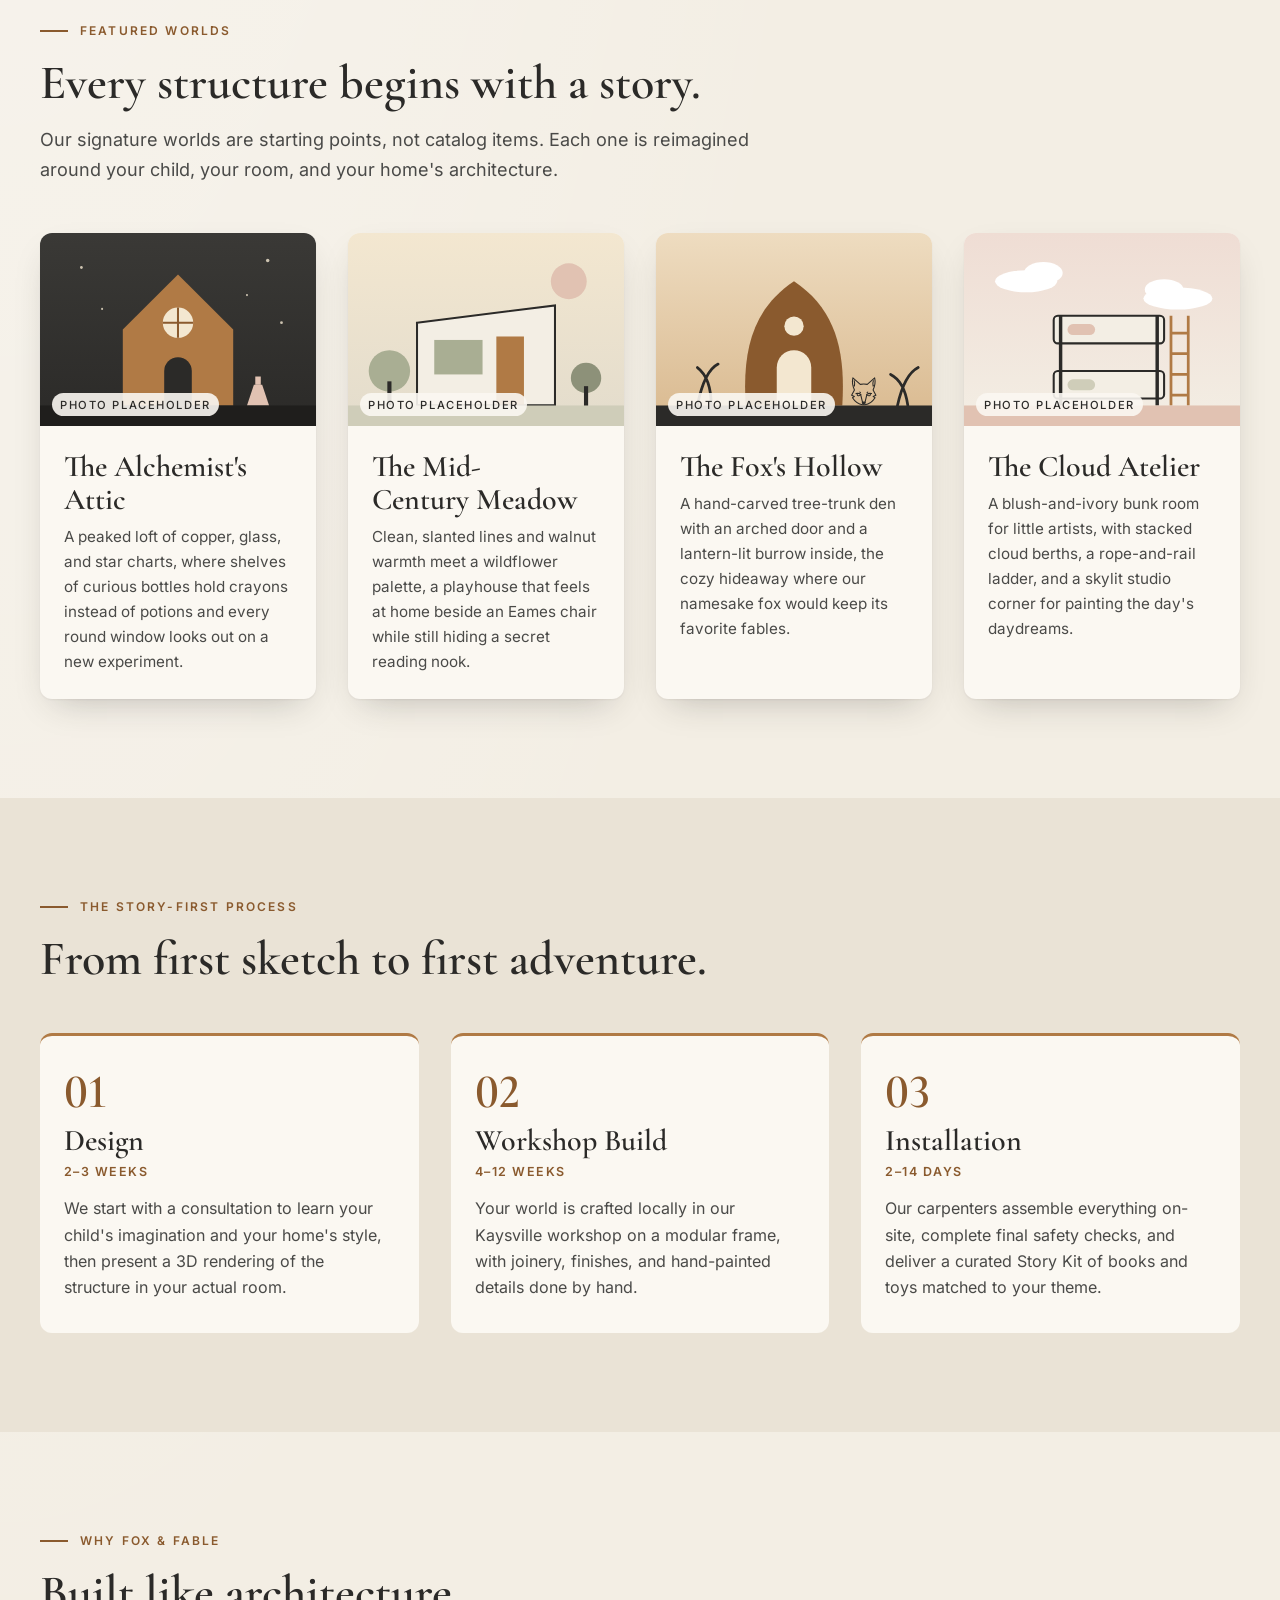
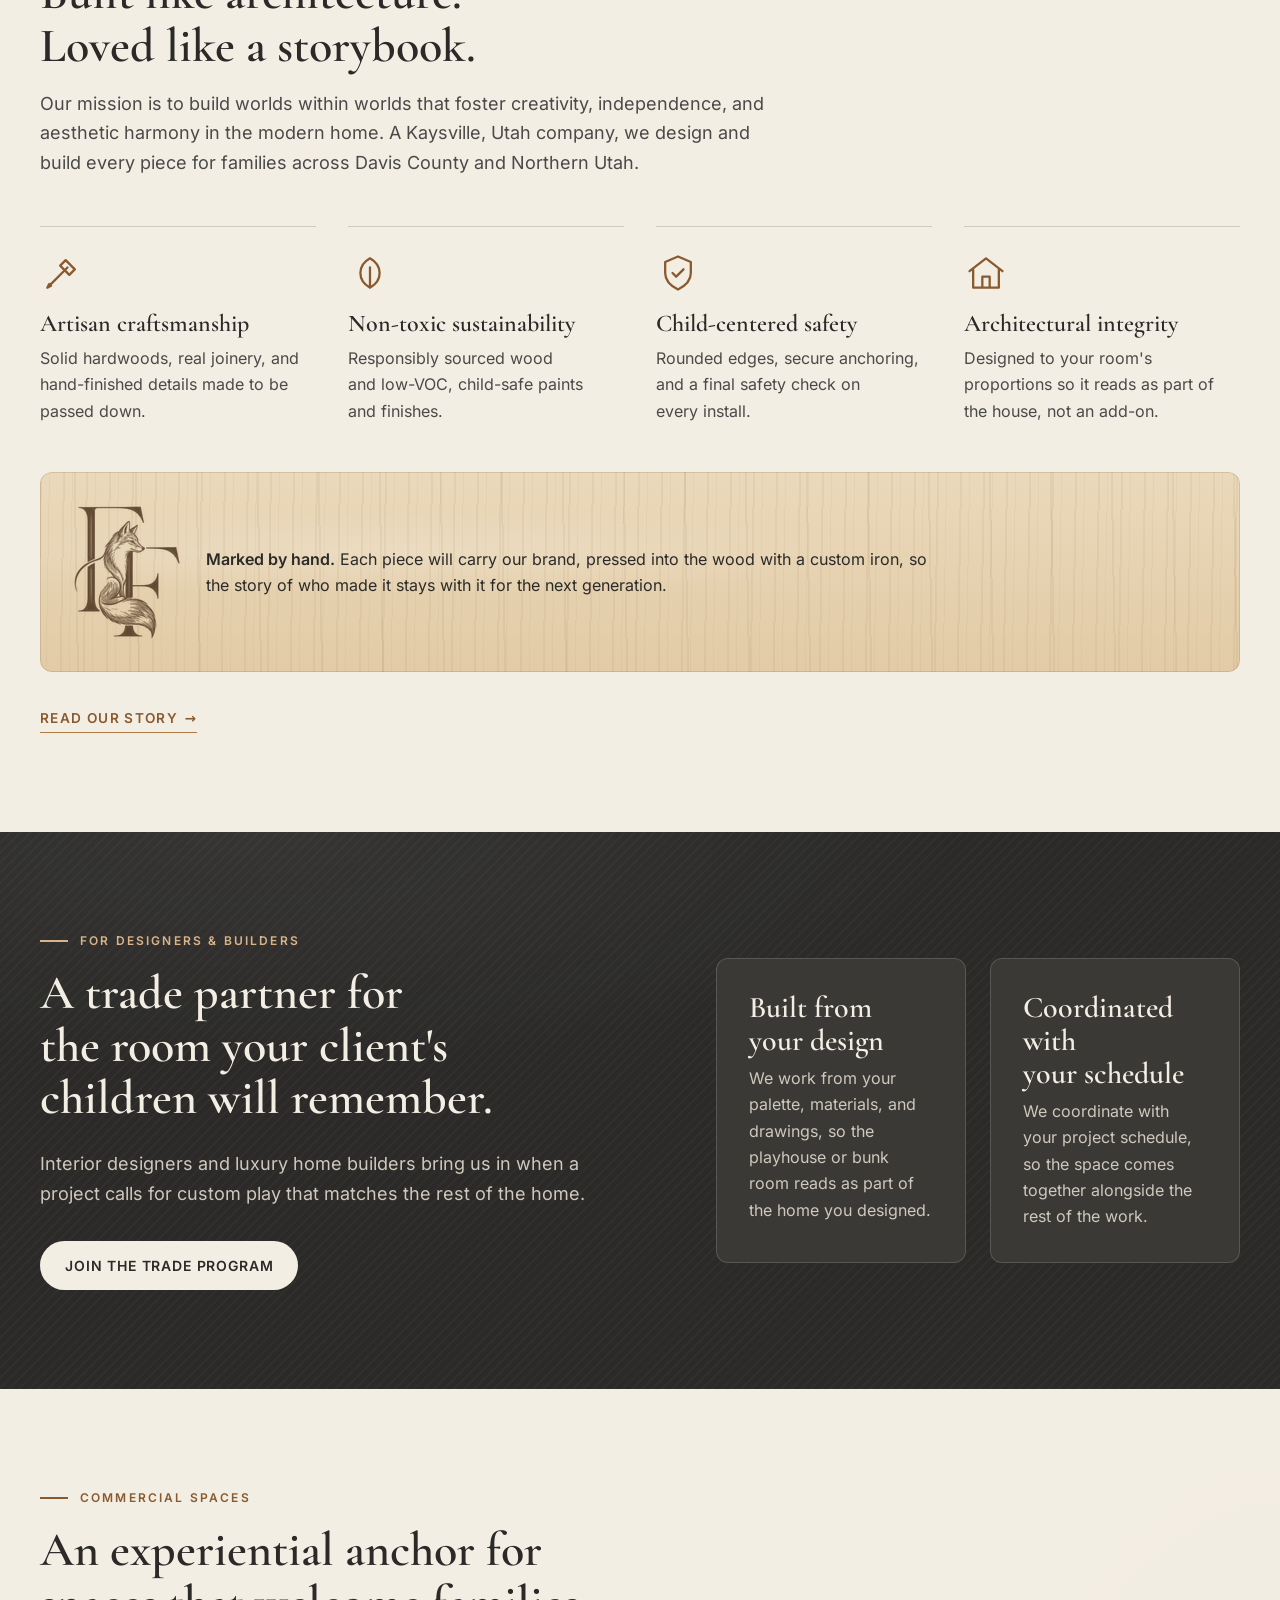
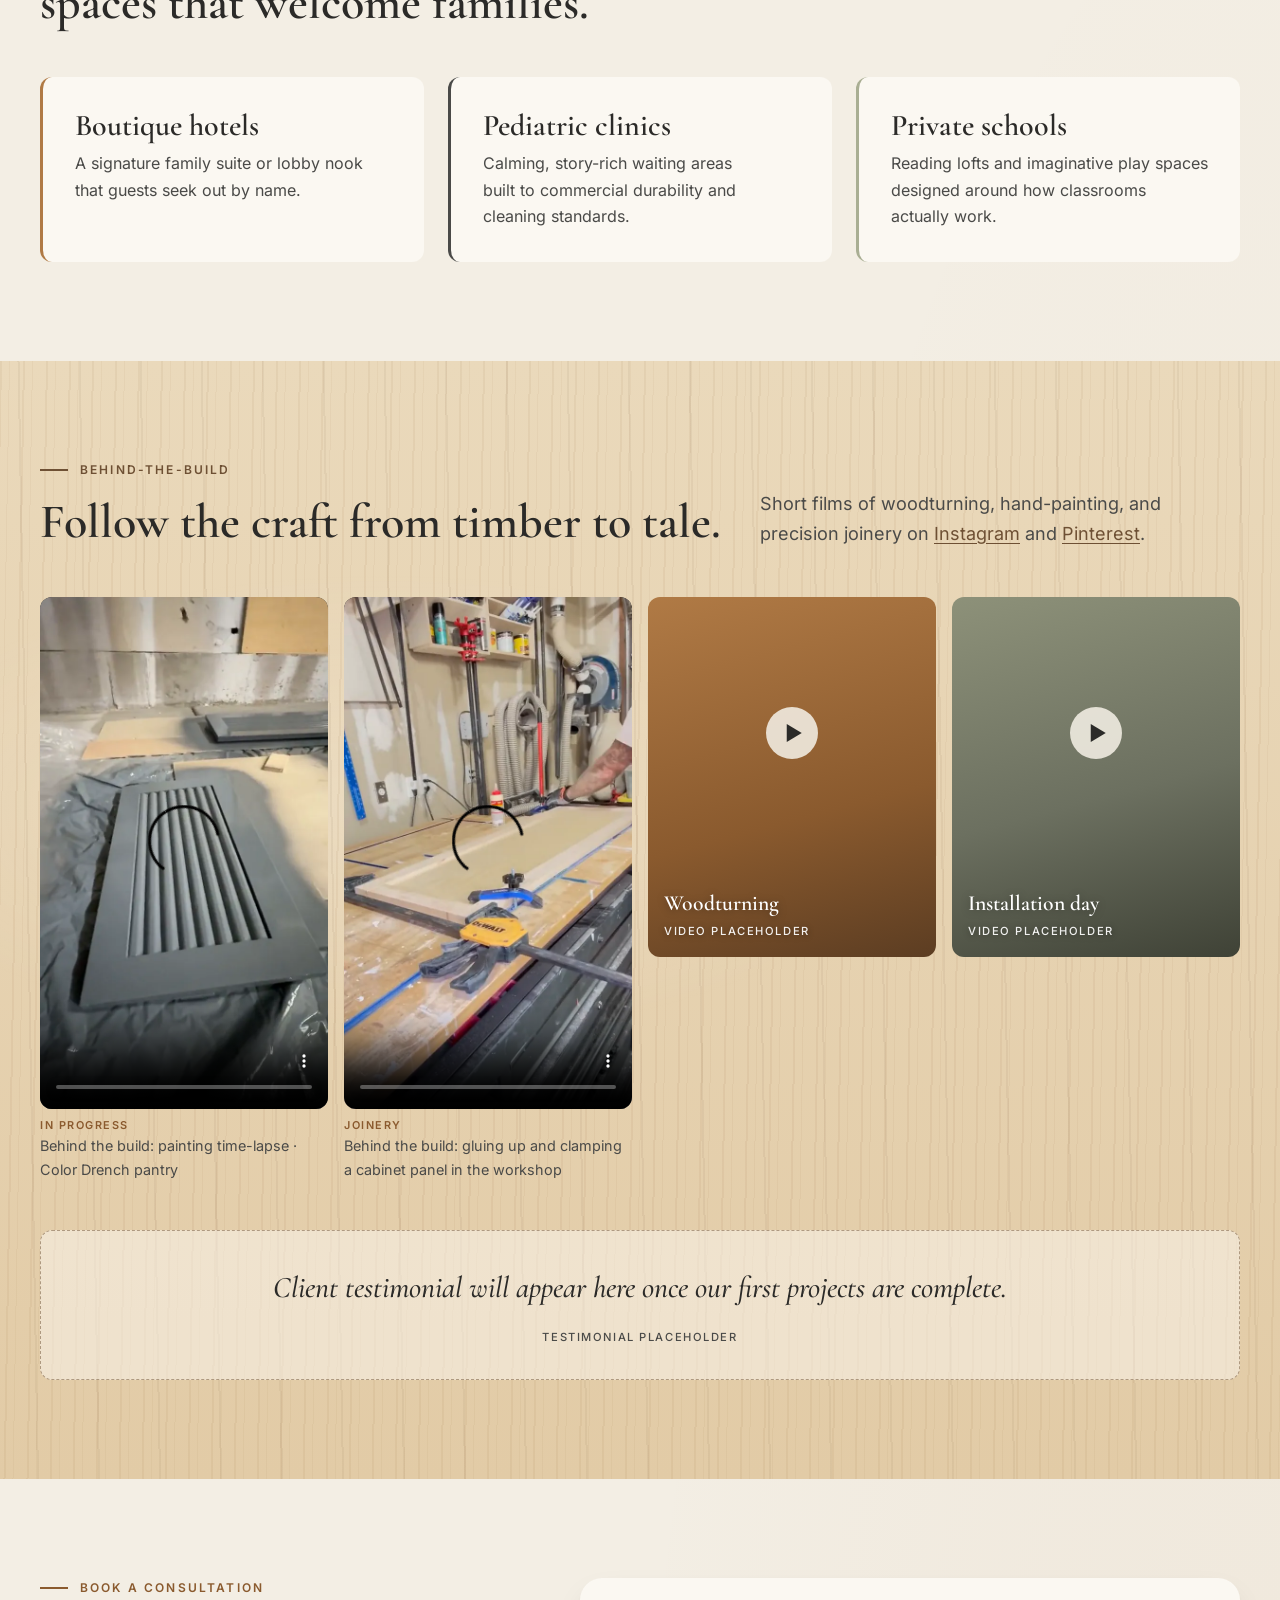
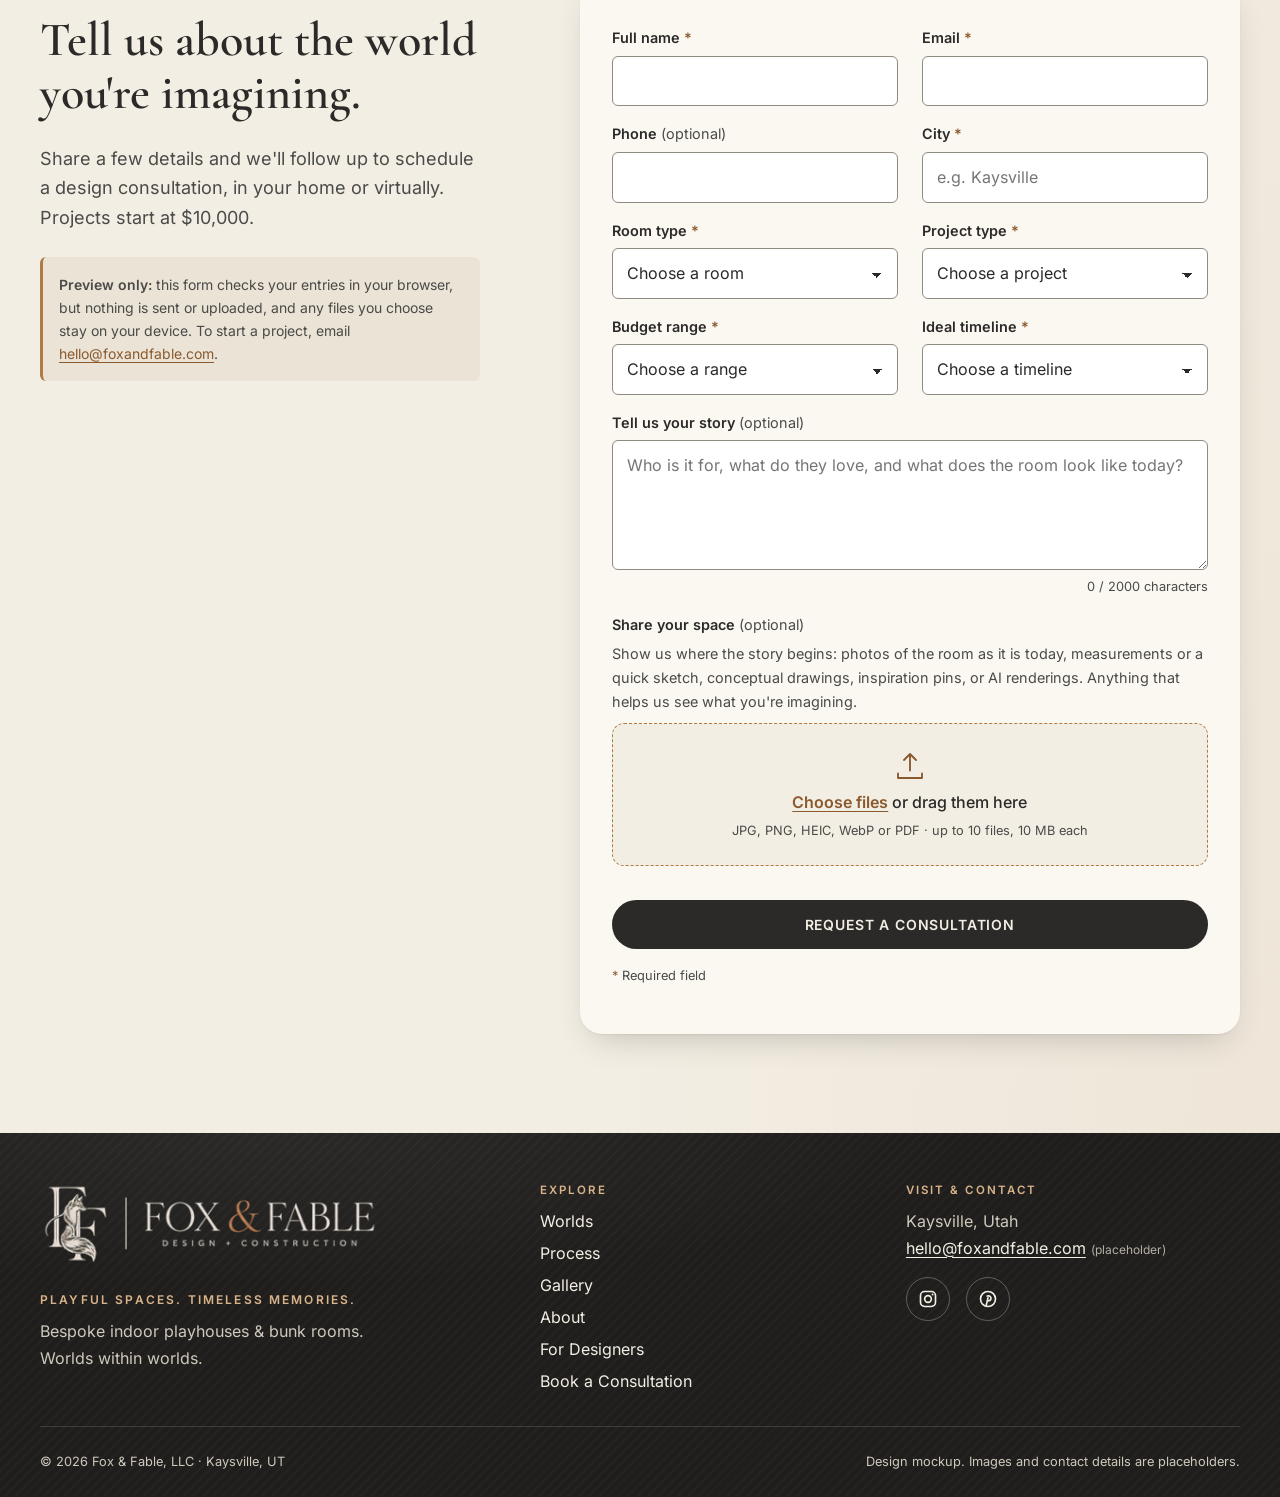
==== commit 8472037f: "Add noindex robots tag during mock-up phase" ====
--- a/index.html
+++ b/index.html
@@ -3,6 +3,8 @@
 <head>
   <meta charset="utf-8">
   <meta name="viewport" content="width=device-width, initial-scale=1">
+  <!-- Mock-up phase: keep out of search results. Remove at launch. -->
+  <meta name="robots" content="noindex, nofollow">
   <!-- Security: strict CSP. Everything (scripts, styles, fonts, images) is self-hosted.
        frame-ancestors cannot be set via <meta>; it is sent as an HTTP header in _headers. -->
   <meta http-equiv="Content-Security-Policy" content="default-src 'self'; script-src 'self'; style-src 'self'; font-src 'self'; img-src 'self' data:; media-src 'self'; connect-src 'self'; form-action 'none'; base-uri 'self'; object-src 'none'; manifest-src 'self'; upgrade-insecure-requests">
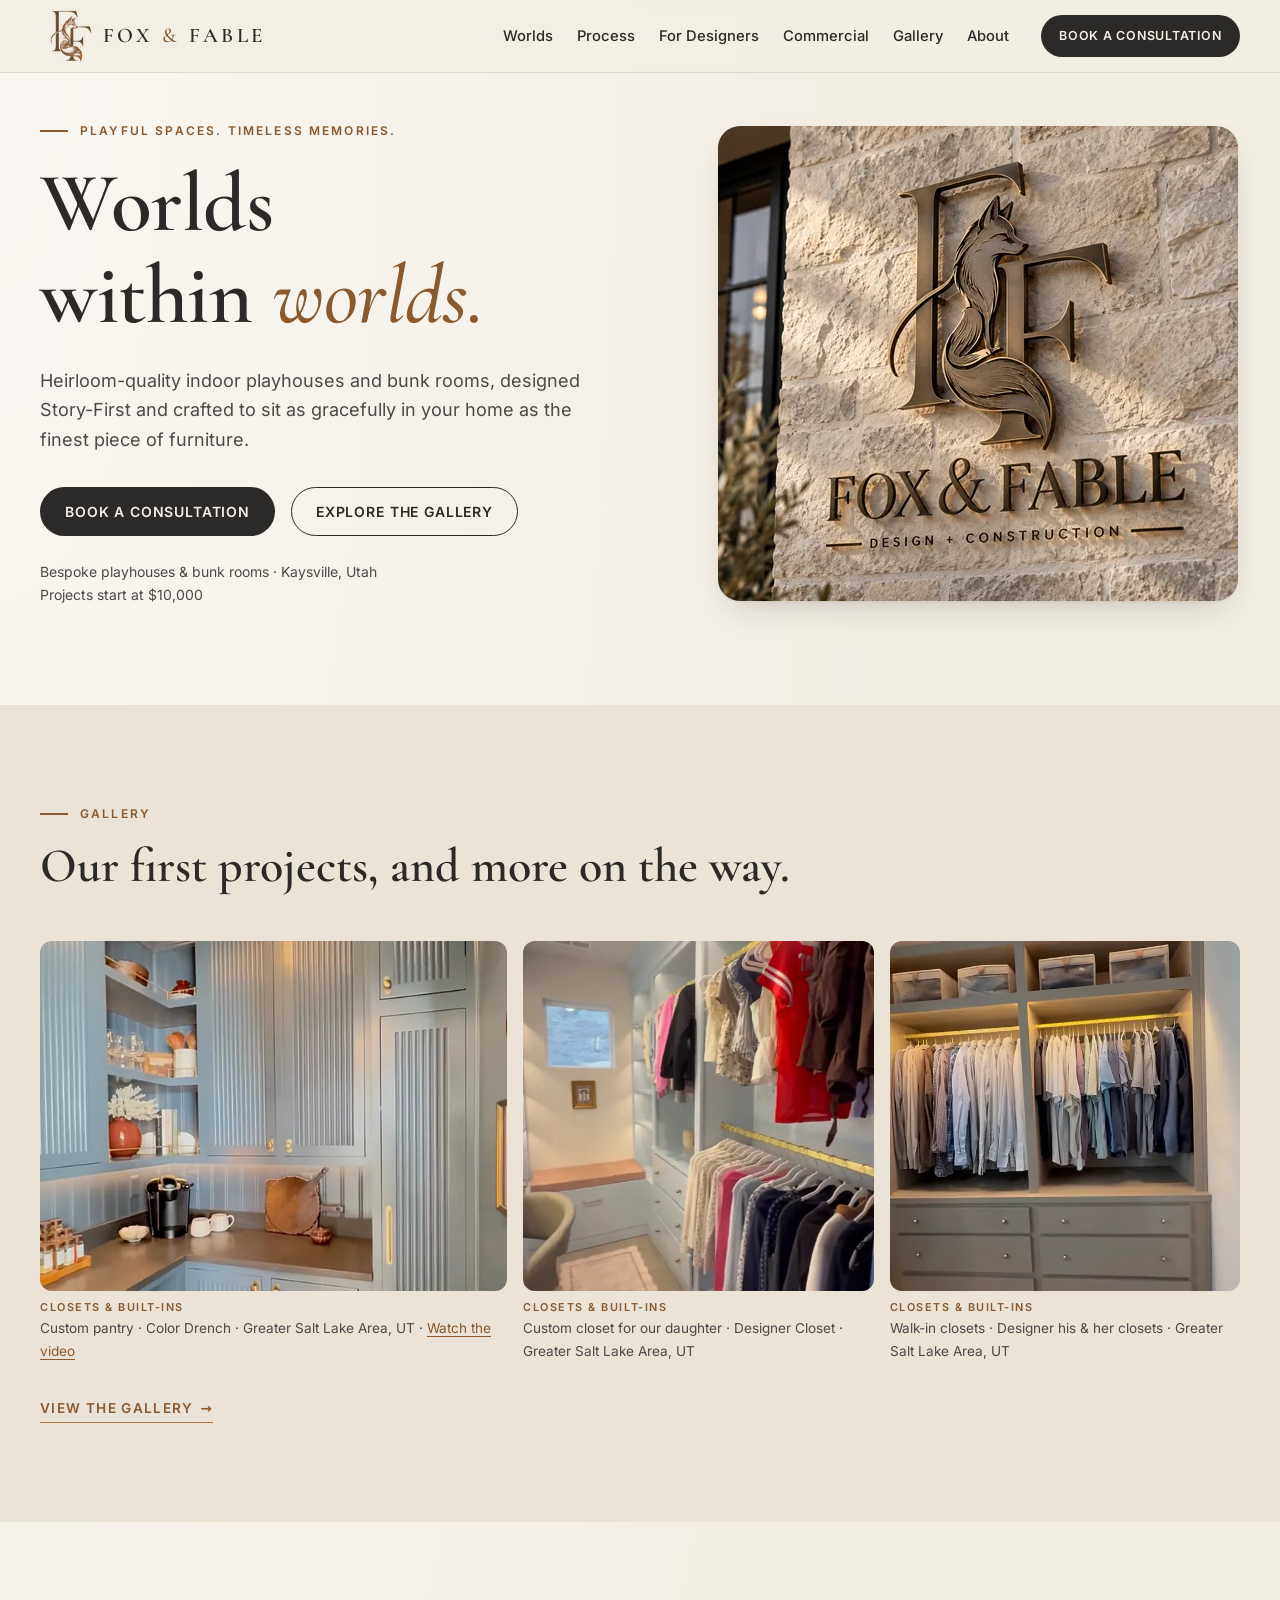
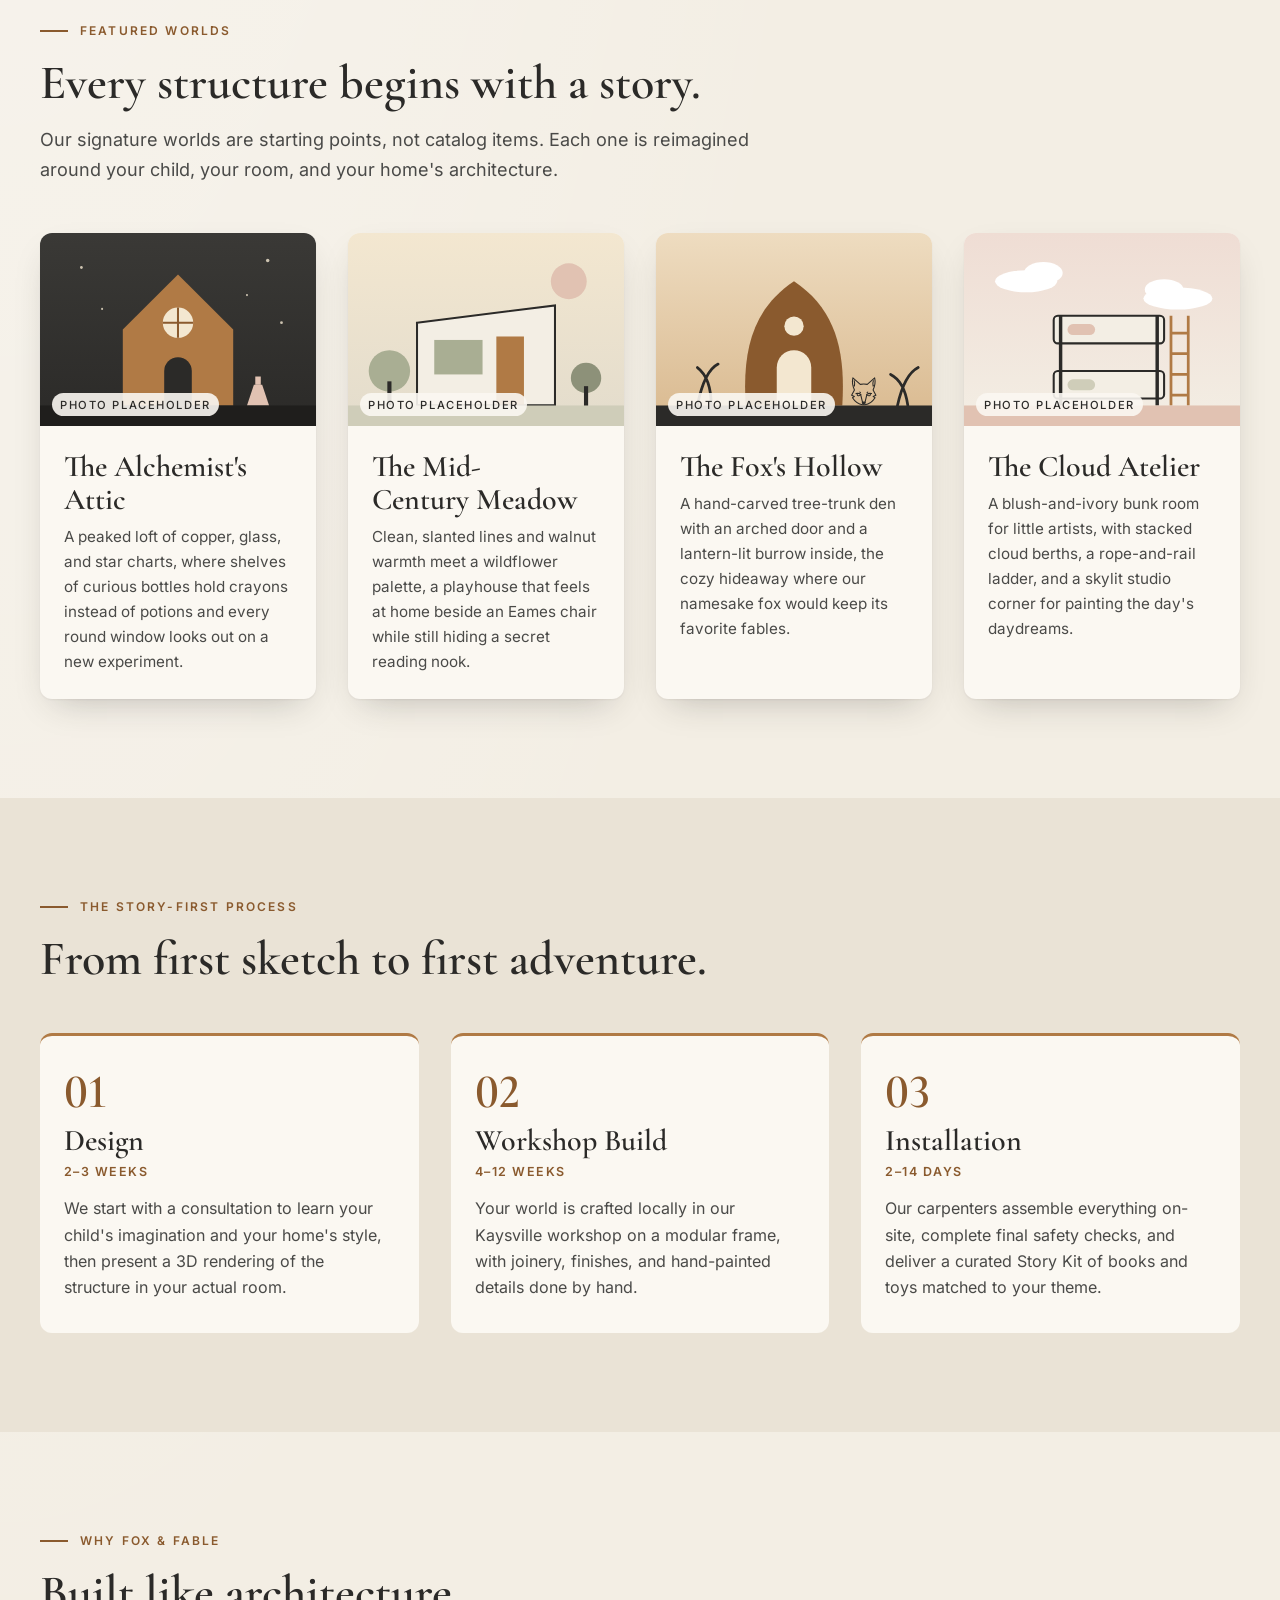
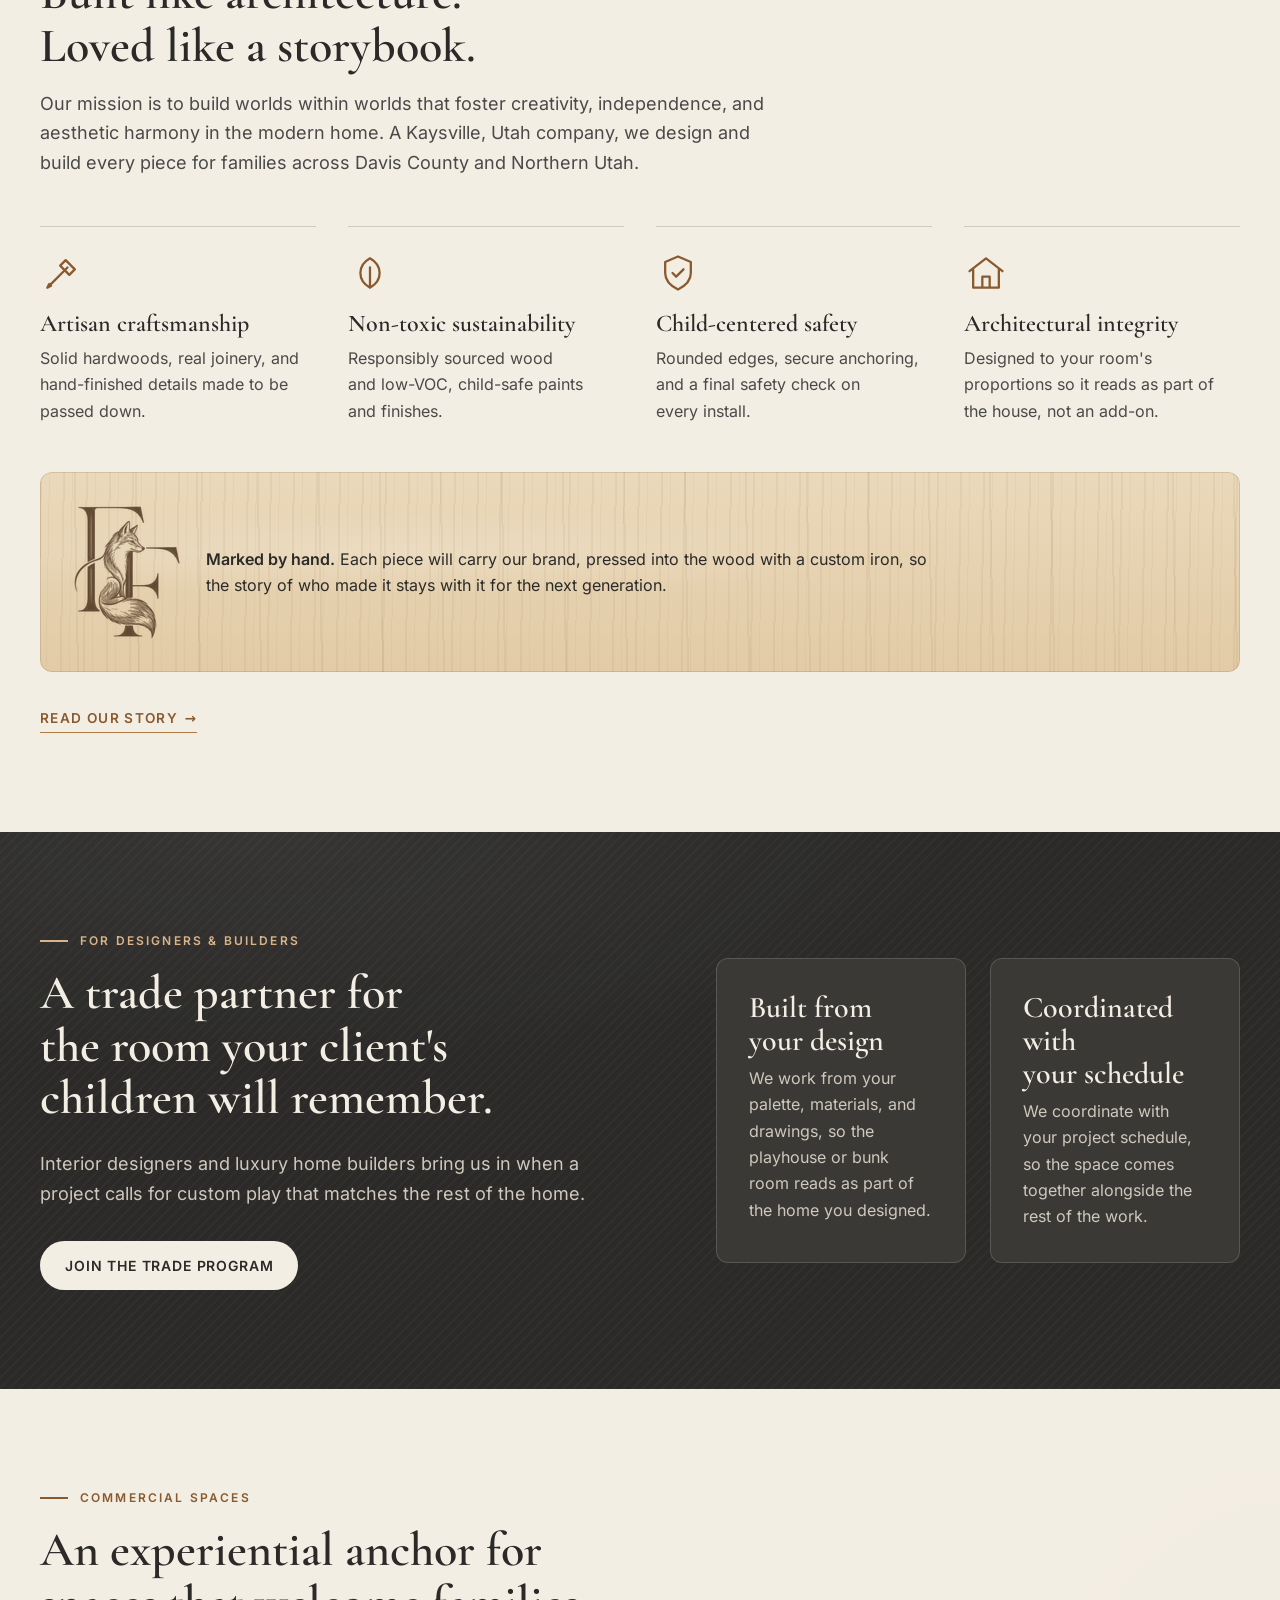
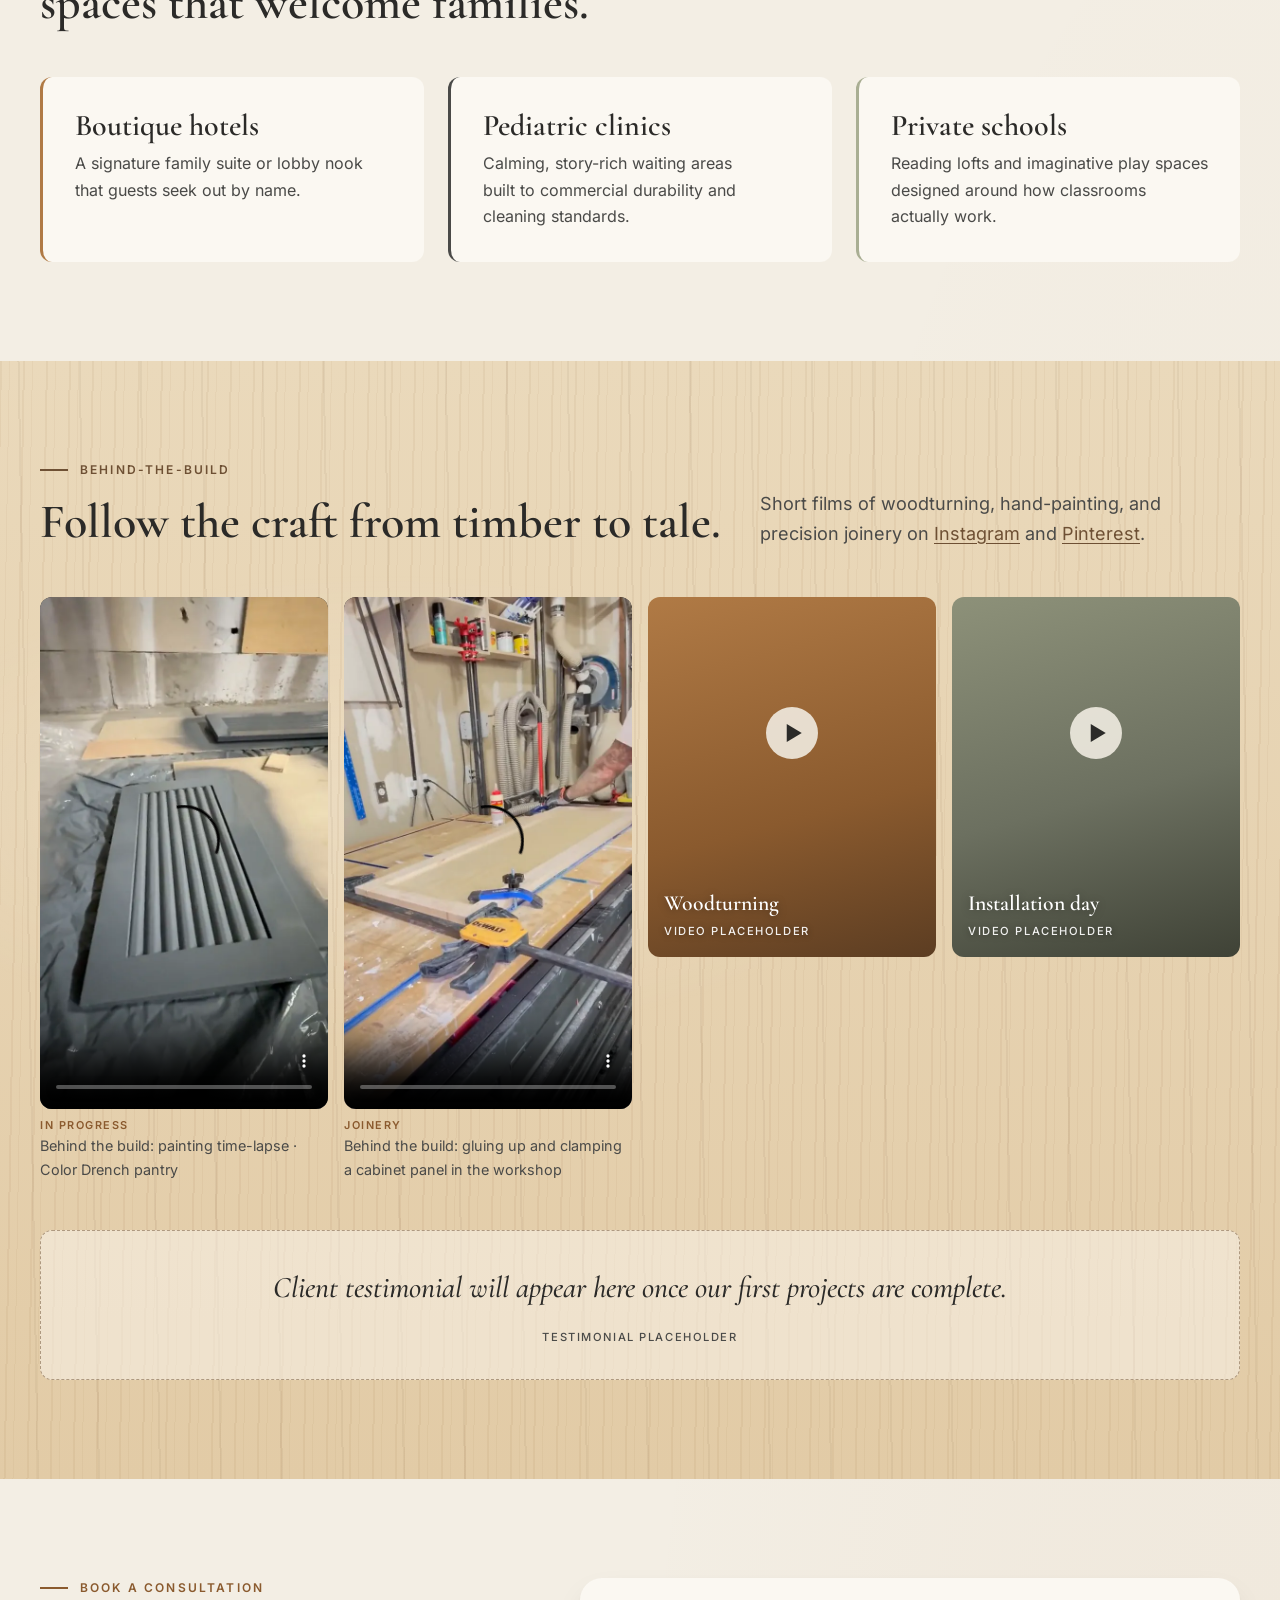
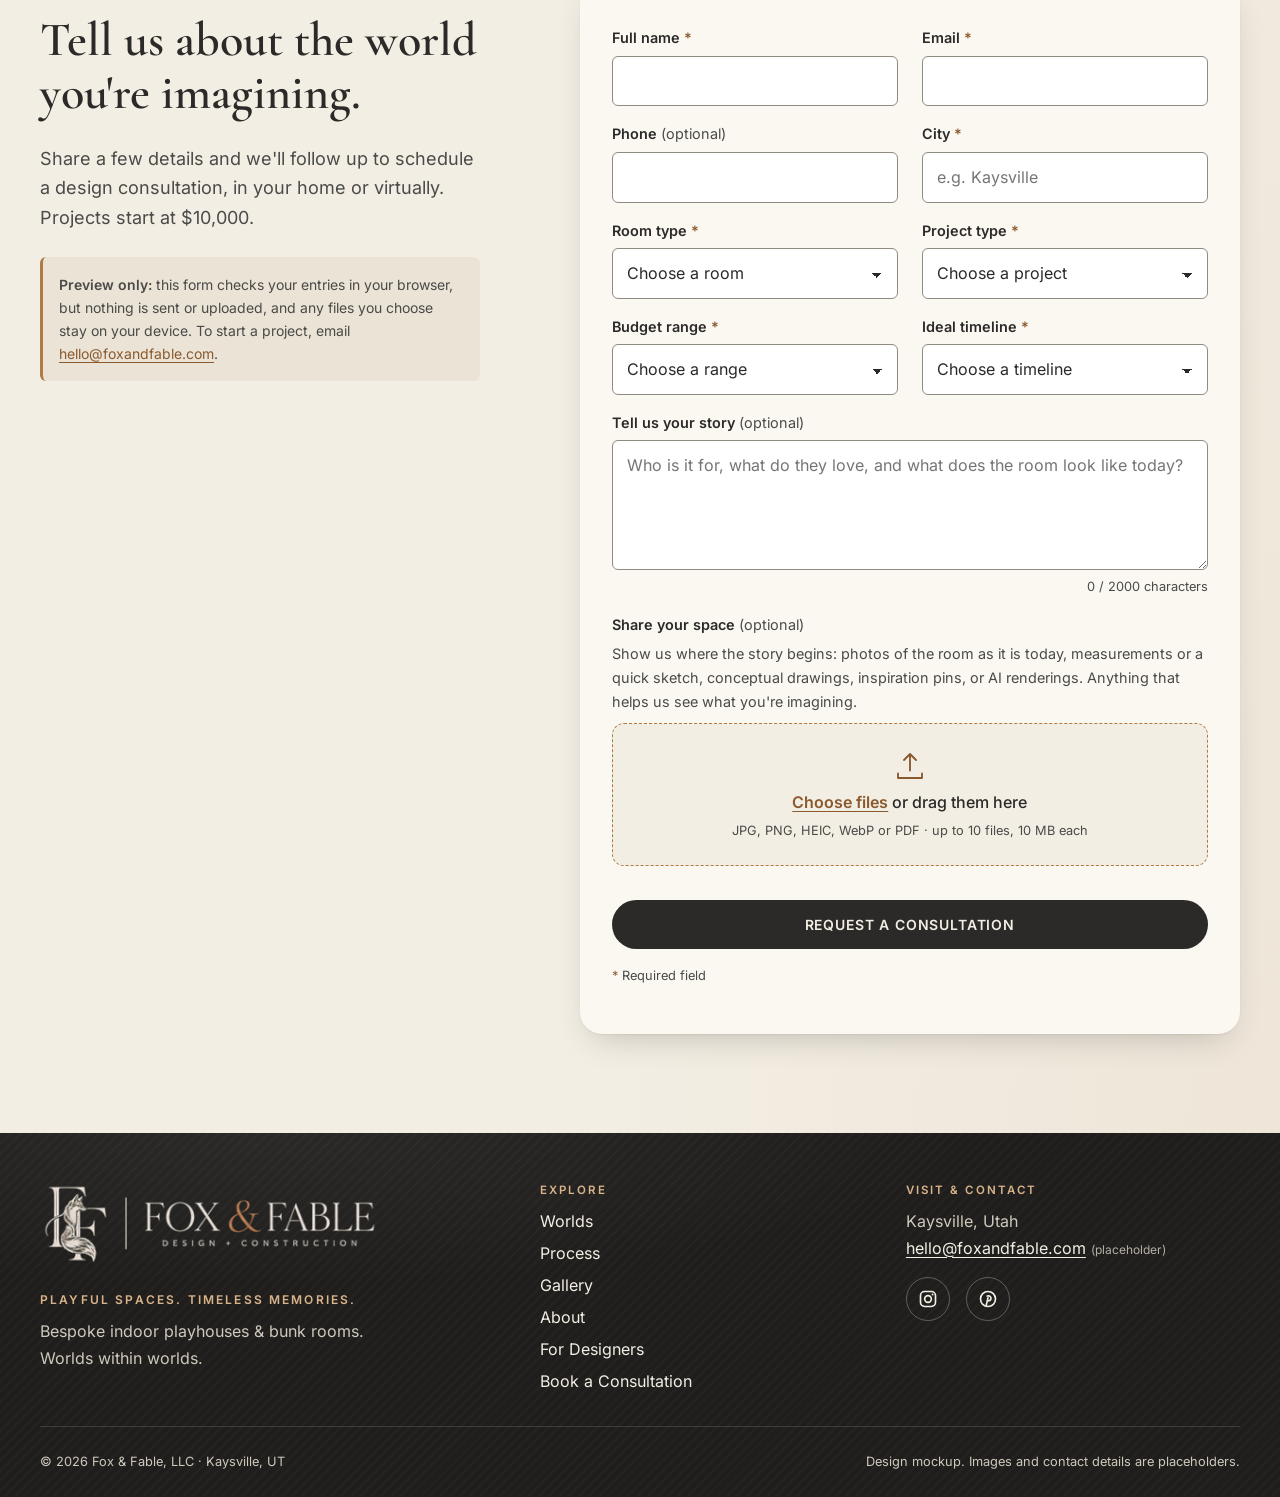
==== commit 4b30e9e1: "Captions: Kaysville, UT -> Greater Salt Lake Area, UT; Mooresville, NC -> Greater Charlotte Area, NC" ====
--- a/index.html
+++ b/index.html
@@ -113,7 +113,7 @@
                 <img src="assets/images/gallery/pantry-poster.jpg" width="608" height="1080" loading="lazy" decoding="async" alt="Color Drench custom pantry: fluted blue-gray cabinets, open shelves, and brass hardware">
               </picture>
             </a>
-            <figcaption><span class="gallery-cat">Closets &amp; Built-ins</span> Custom pantry · Color Drench · Kaysville, UT · <a href="gallery.html">Watch the video</a></figcaption>
+            <figcaption><span class="gallery-cat">Closets &amp; Built-ins</span> Custom pantry · Color Drench · Greater Salt&nbsp;Lake Area,&nbsp;UT · <a href="gallery.html">Watch the video</a></figcaption>
           </figure>
           <figure class="photo ratio-square">
             <a href="gallery.html" class="teaser-link">
@@ -122,7 +122,7 @@
                 <img src="assets/images/gallery/daughter-closet-poster.jpg" width="608" height="1080" loading="lazy" decoding="async" alt="Custom closet in soft blue with lit hanging rods, a window bench, and a vanity chair">
               </picture>
             </a>
-            <figcaption><span class="gallery-cat">Closets &amp; Built-ins</span> Custom closet for our daughter · Designer Closet · Kaysville, UT</figcaption>
+            <figcaption><span class="gallery-cat">Closets &amp; Built-ins</span> Custom closet for our daughter · Designer Closet · Greater Salt&nbsp;Lake Area,&nbsp;UT</figcaption>
           </figure>
           <figure class="photo ratio-square">
             <a href="gallery.html" class="teaser-link">
@@ -131,7 +131,7 @@
                 <img src="assets/images/gallery/his-her-closets-poster.jpg" width="608" height="1080" loading="lazy" decoding="async" alt="His and her walk-in closet with lit shelving, hanging rods, and a wall of drawers">
               </picture>
             </a>
-            <figcaption><span class="gallery-cat">Closets &amp; Built-ins</span> Walk-in closets · Designer his &amp; her closets · Kaysville, UT</figcaption>
+            <figcaption><span class="gallery-cat">Closets &amp; Built-ins</span> Walk-in closets · Designer his &amp; her closets · Greater Salt&nbsp;Lake Area,&nbsp;UT</figcaption>
           </figure>
         </div>
         <p class="teaser-more"><a class="text-link" href="gallery.html">View the gallery <span aria-hidden="true">→</span></a></p>
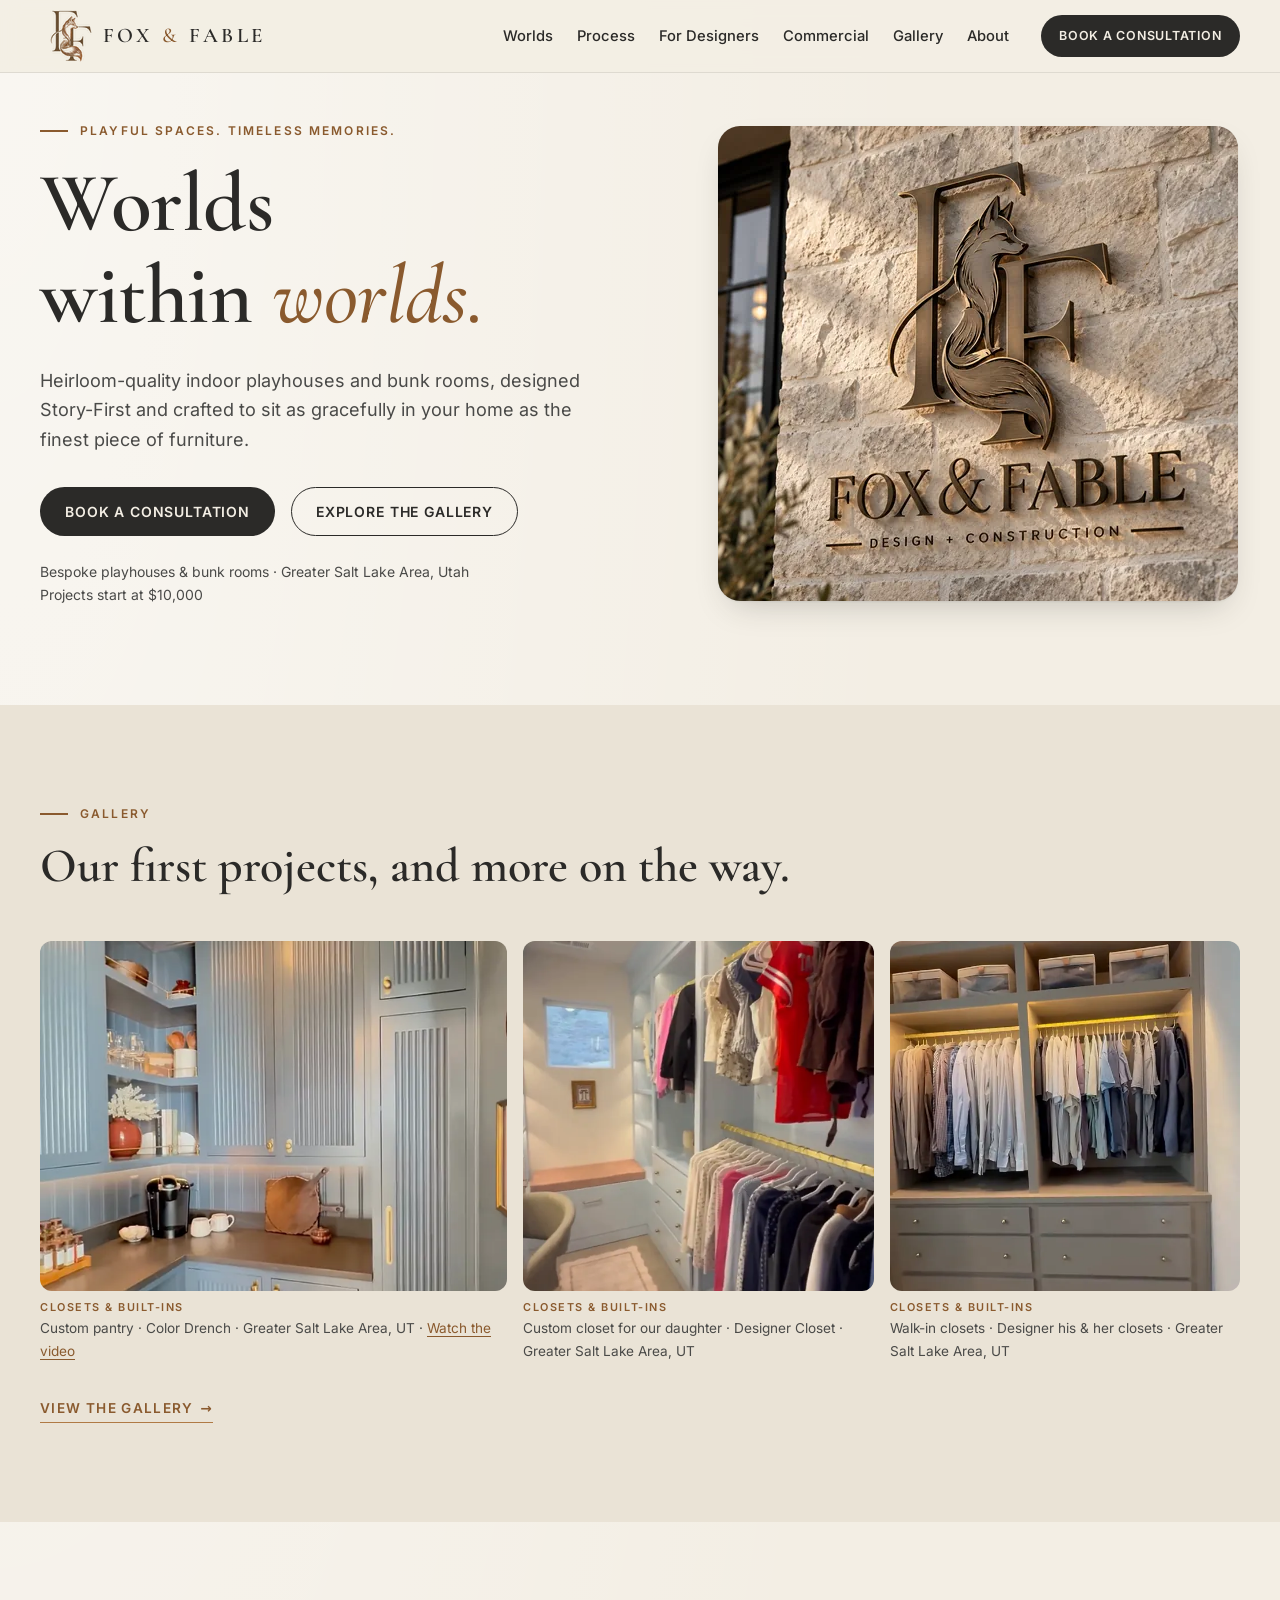
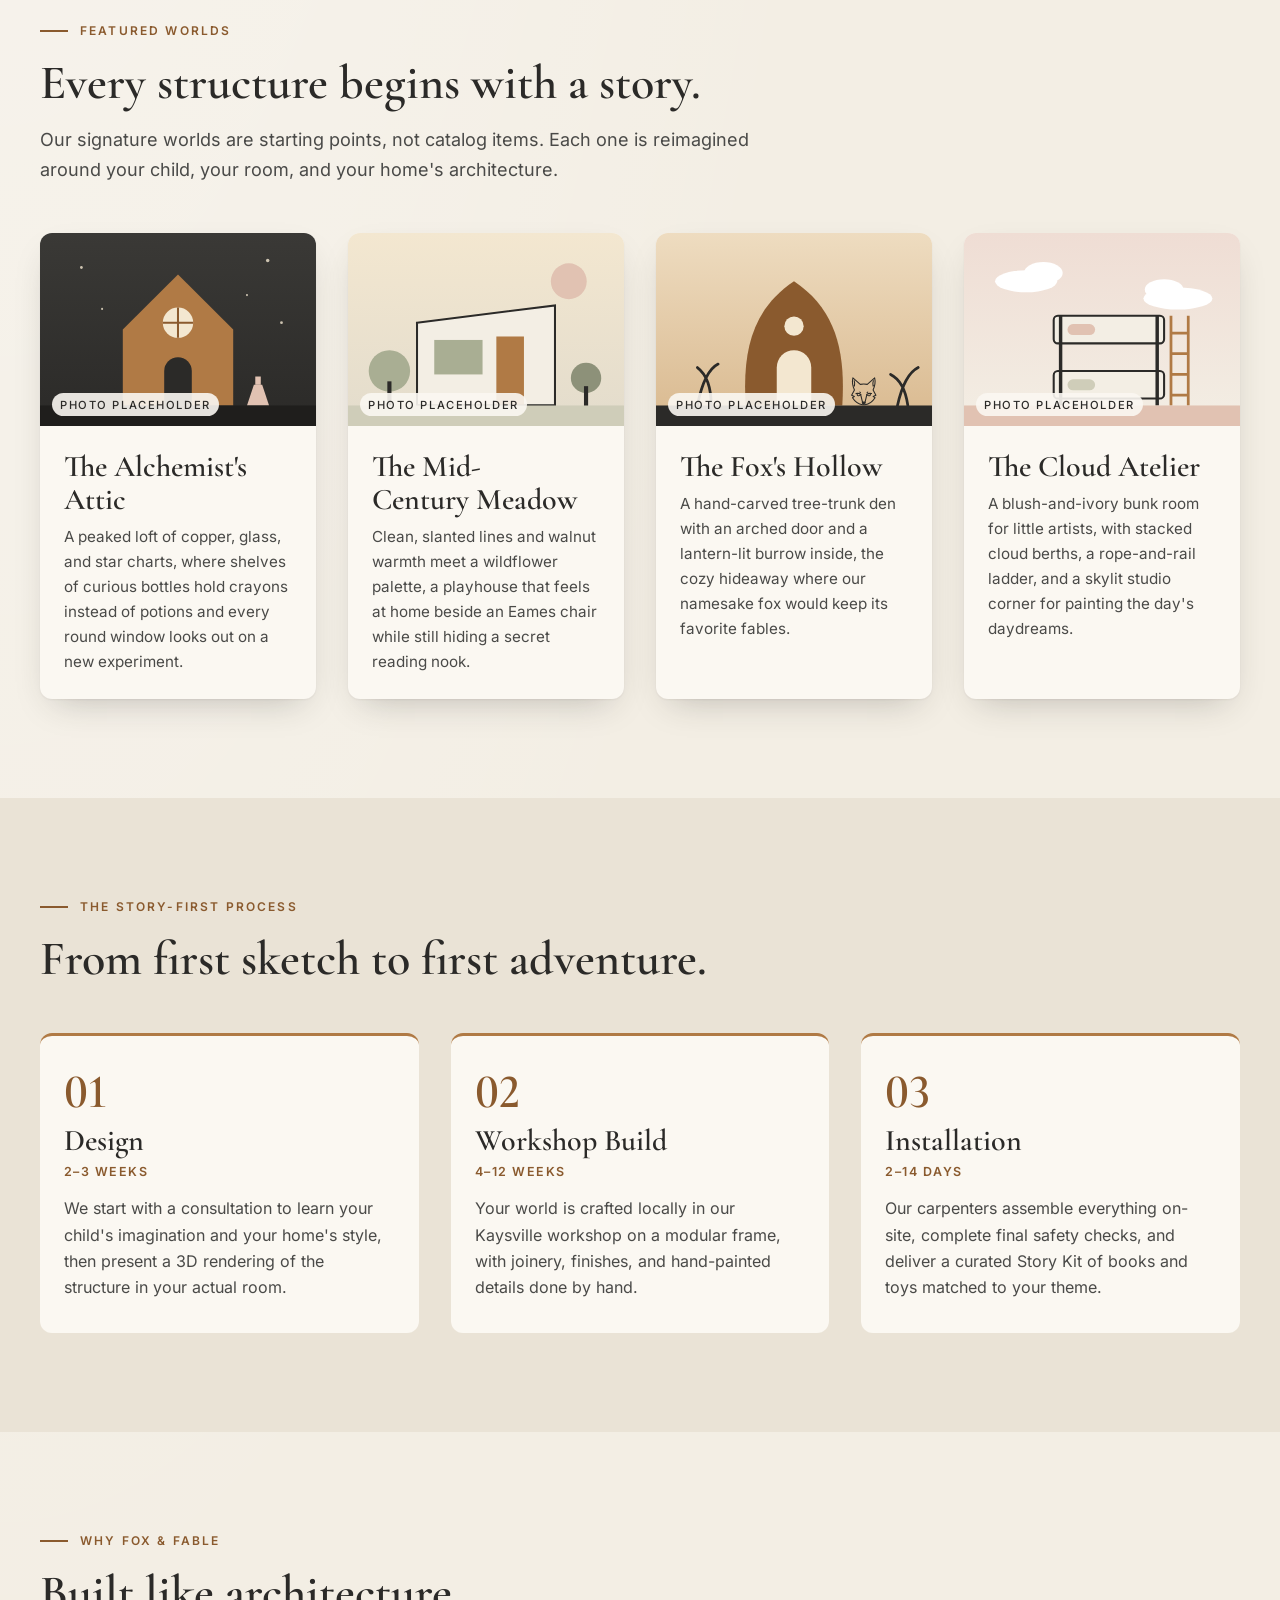
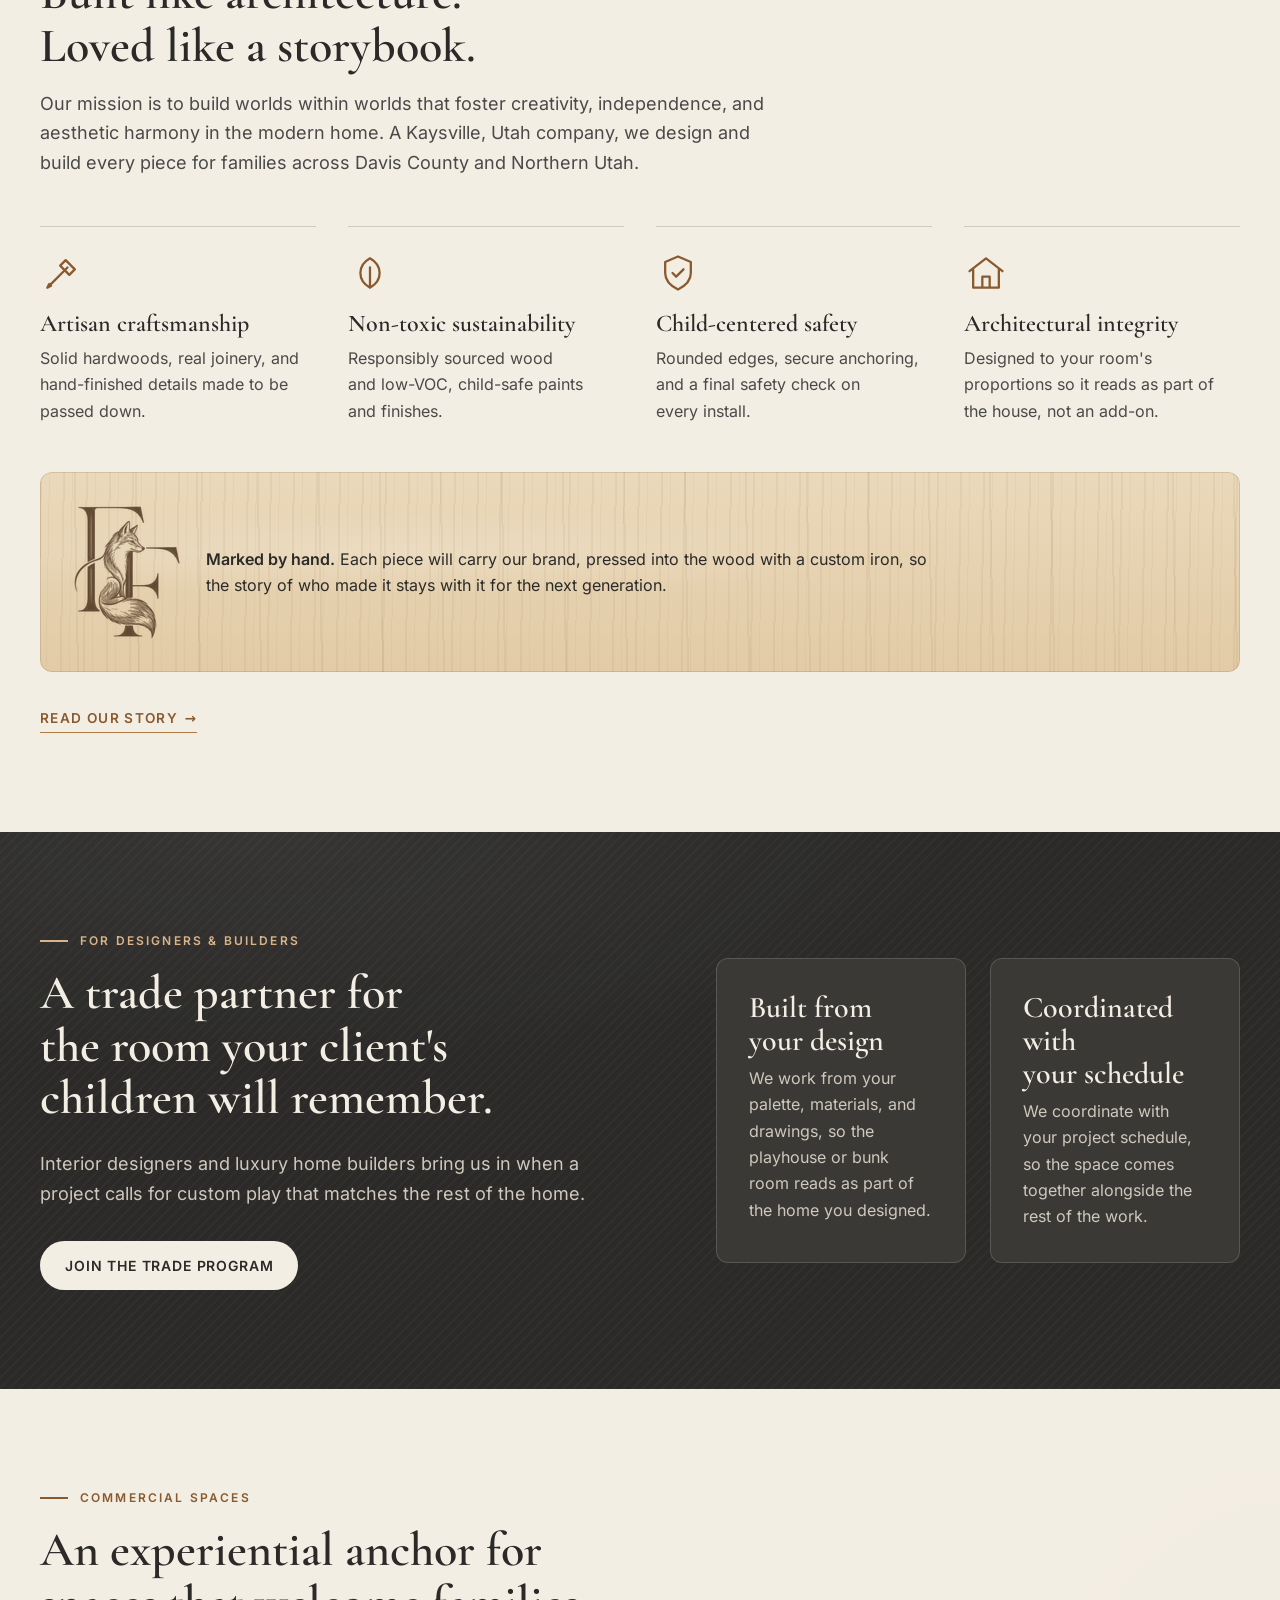
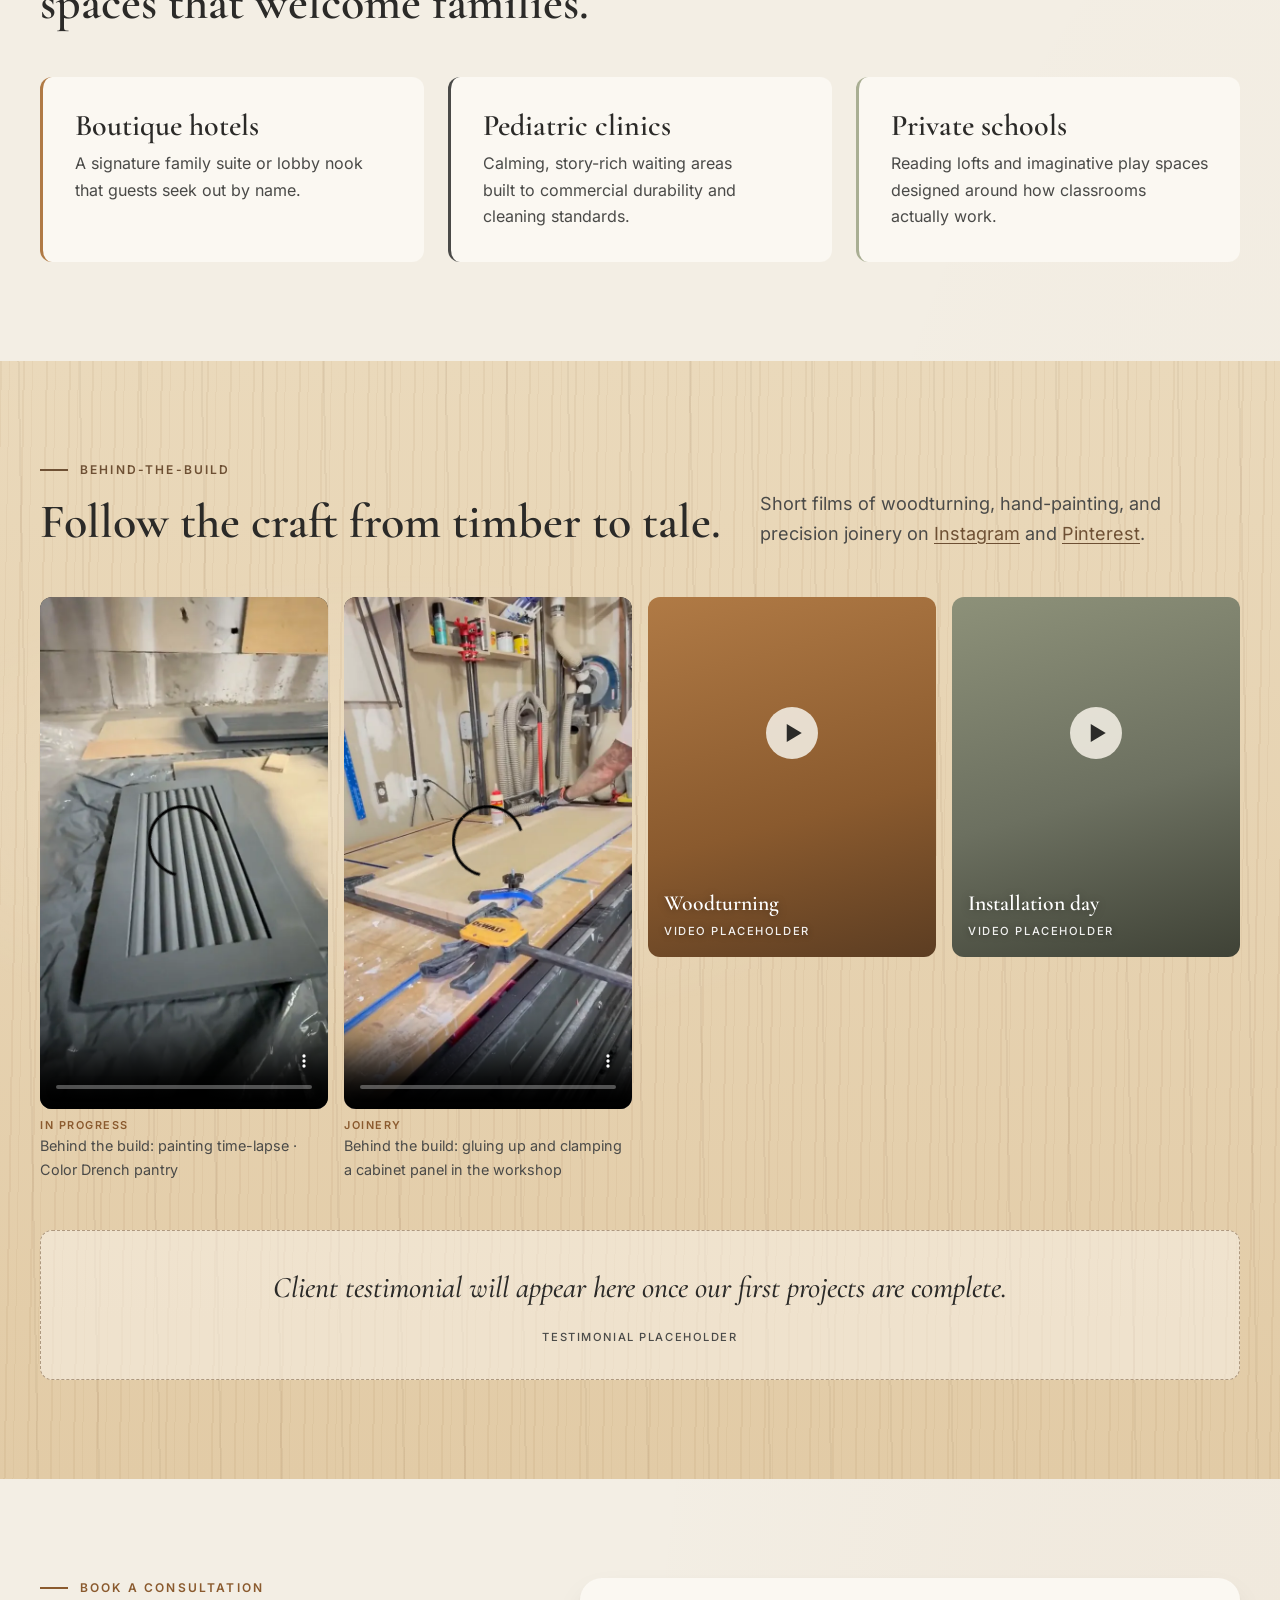
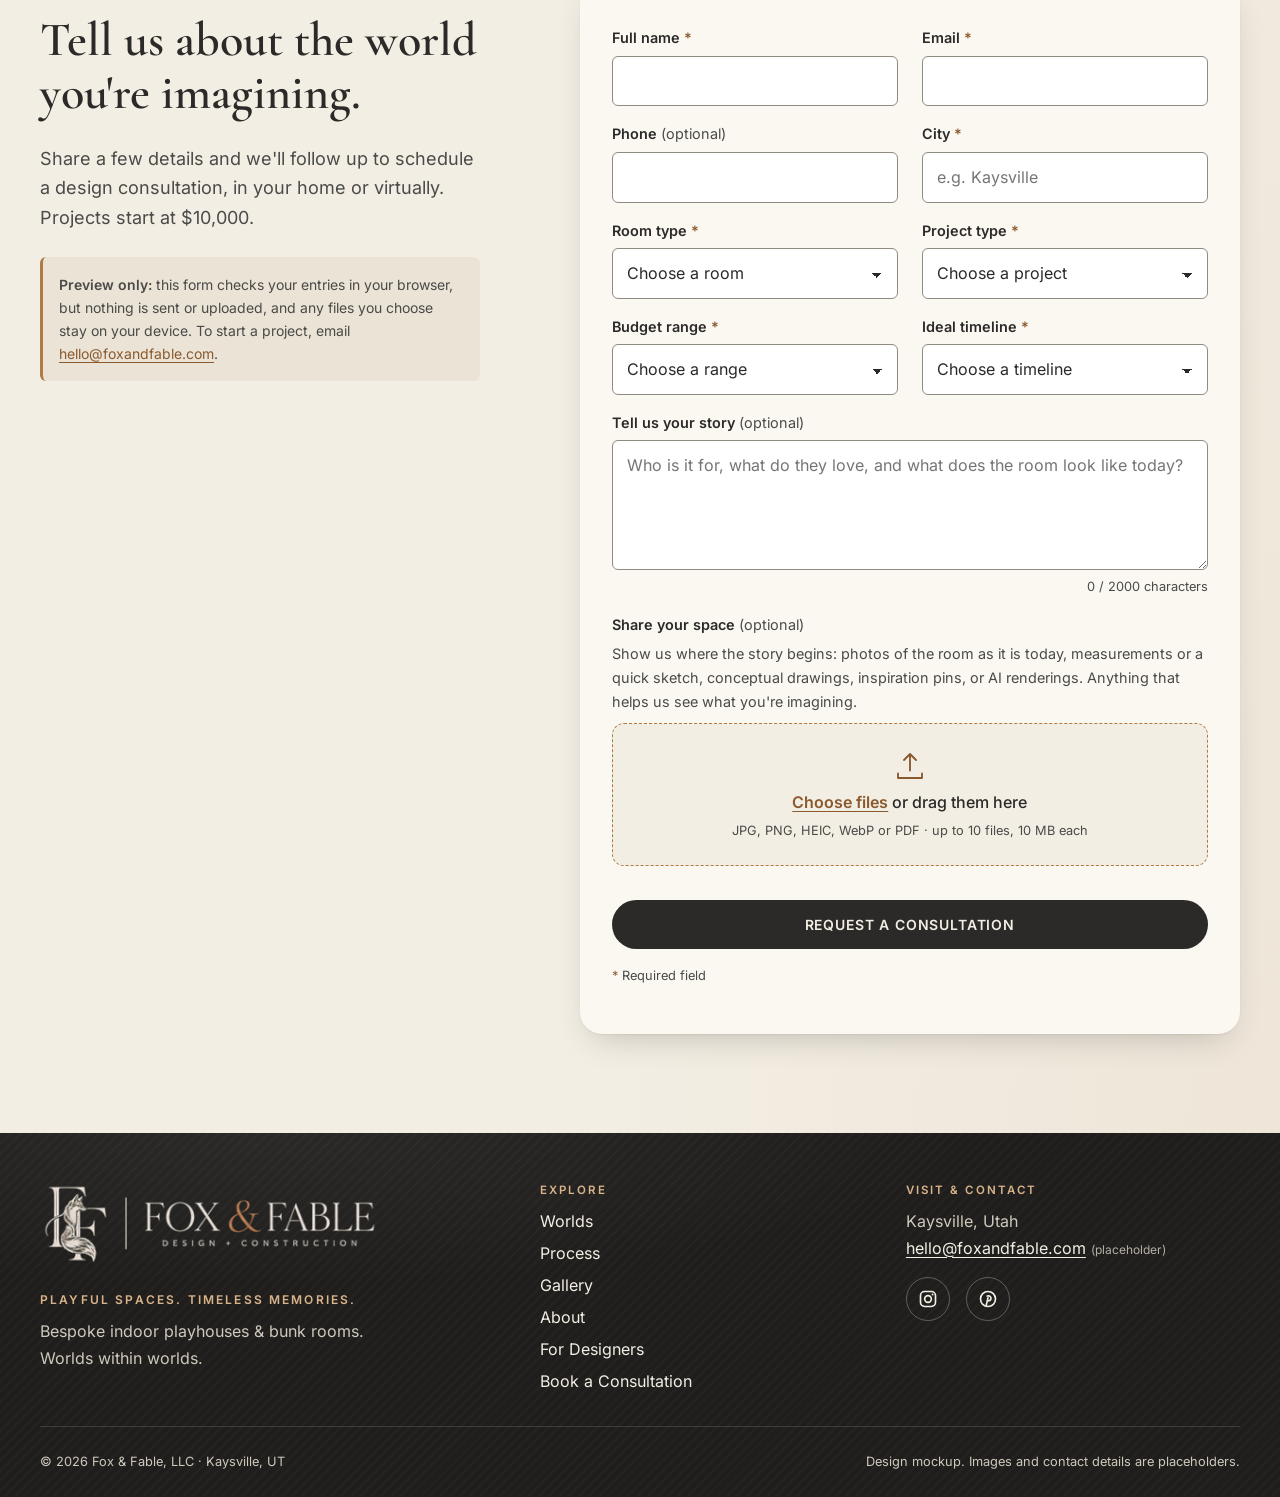
==== commit d597efce: "Homepage hero note: Kaysville, Utah -> Greater Salt Lake Area, Utah" ====
--- a/index.html
+++ b/index.html
@@ -82,7 +82,7 @@
             <a class="btn btn-primary" href="#consult">Book a Consultation</a>
             <a class="btn btn-ghost" href="gallery.html">Explore the Gallery</a>
           </div>
-          <p class="hero-note">Bespoke playhouses &amp; bunk rooms · Kaysville, Utah<br>Projects start at $10,000</p>
+          <p class="hero-note">Bespoke playhouses &amp; bunk rooms · Greater Salt&nbsp;Lake Area,&nbsp;Utah<br>Projects start at $10,000</p>
         </div>
 
         <div class="hero-art">
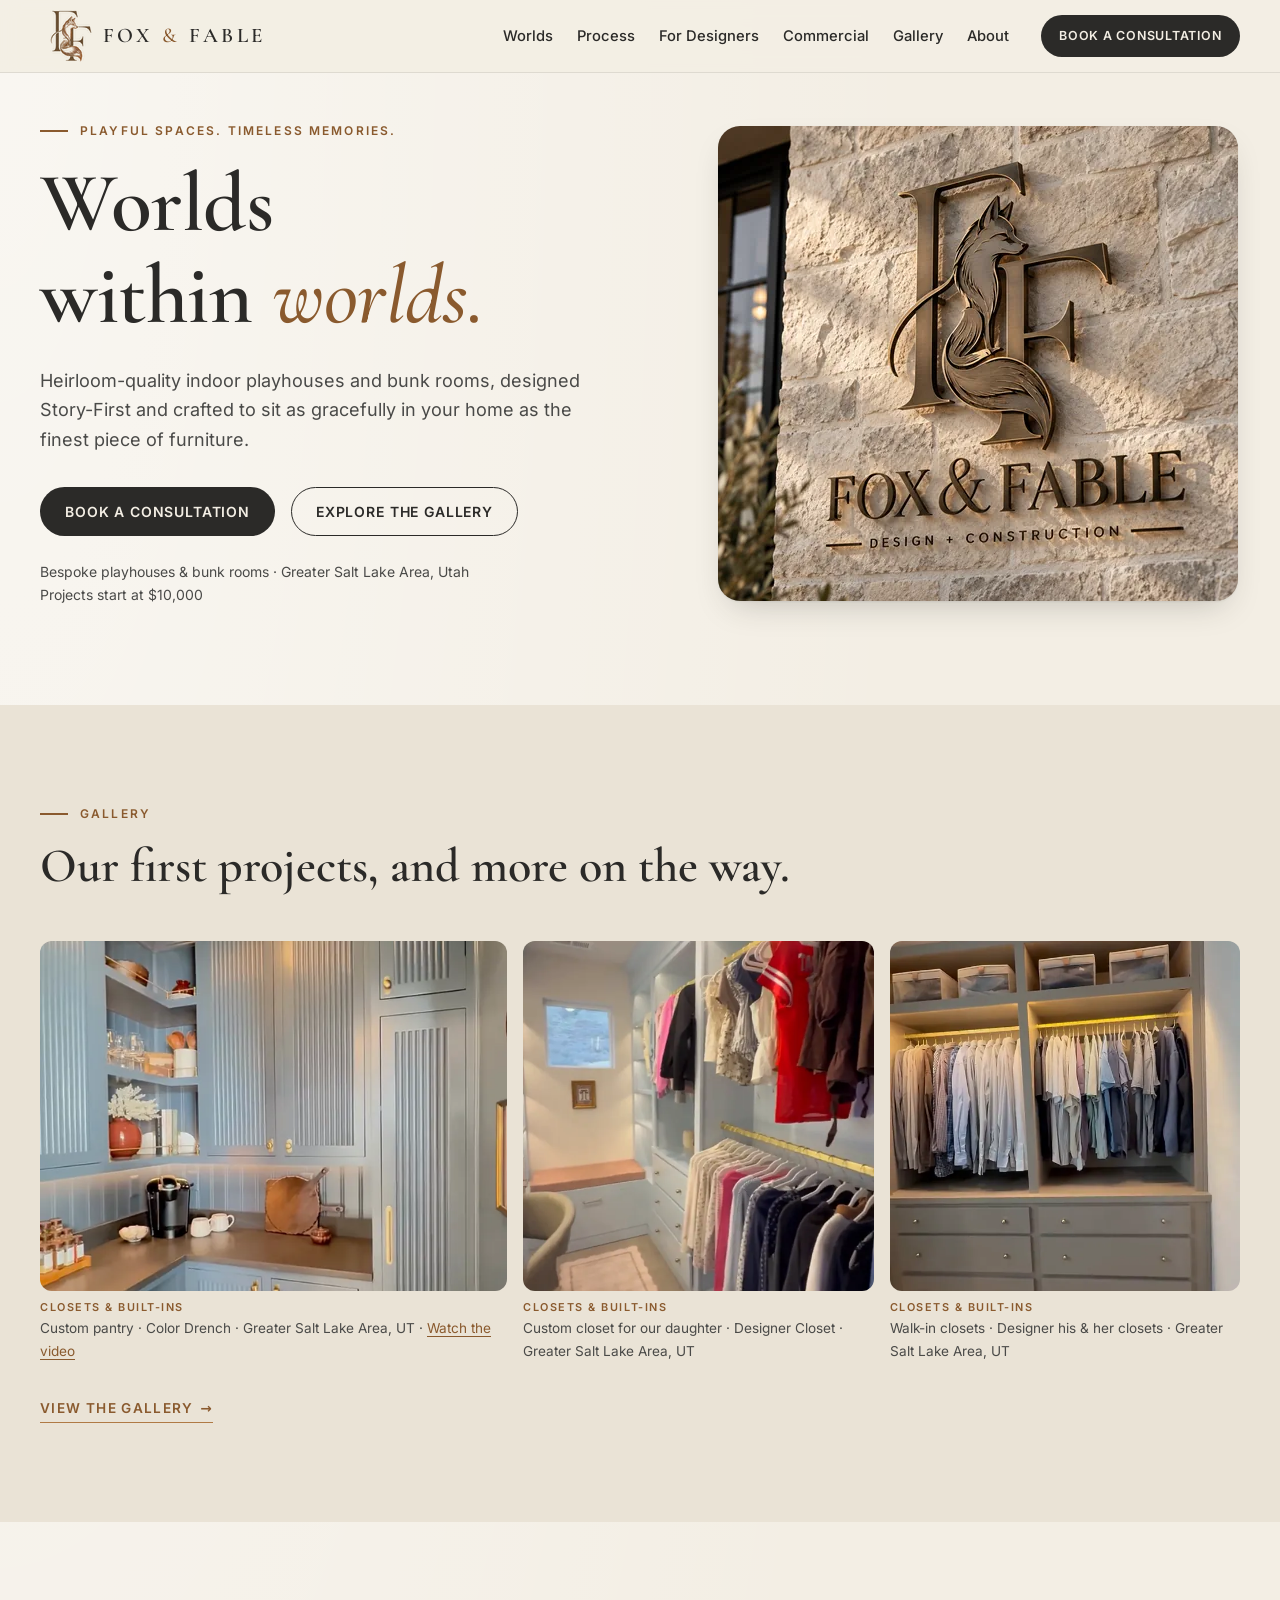
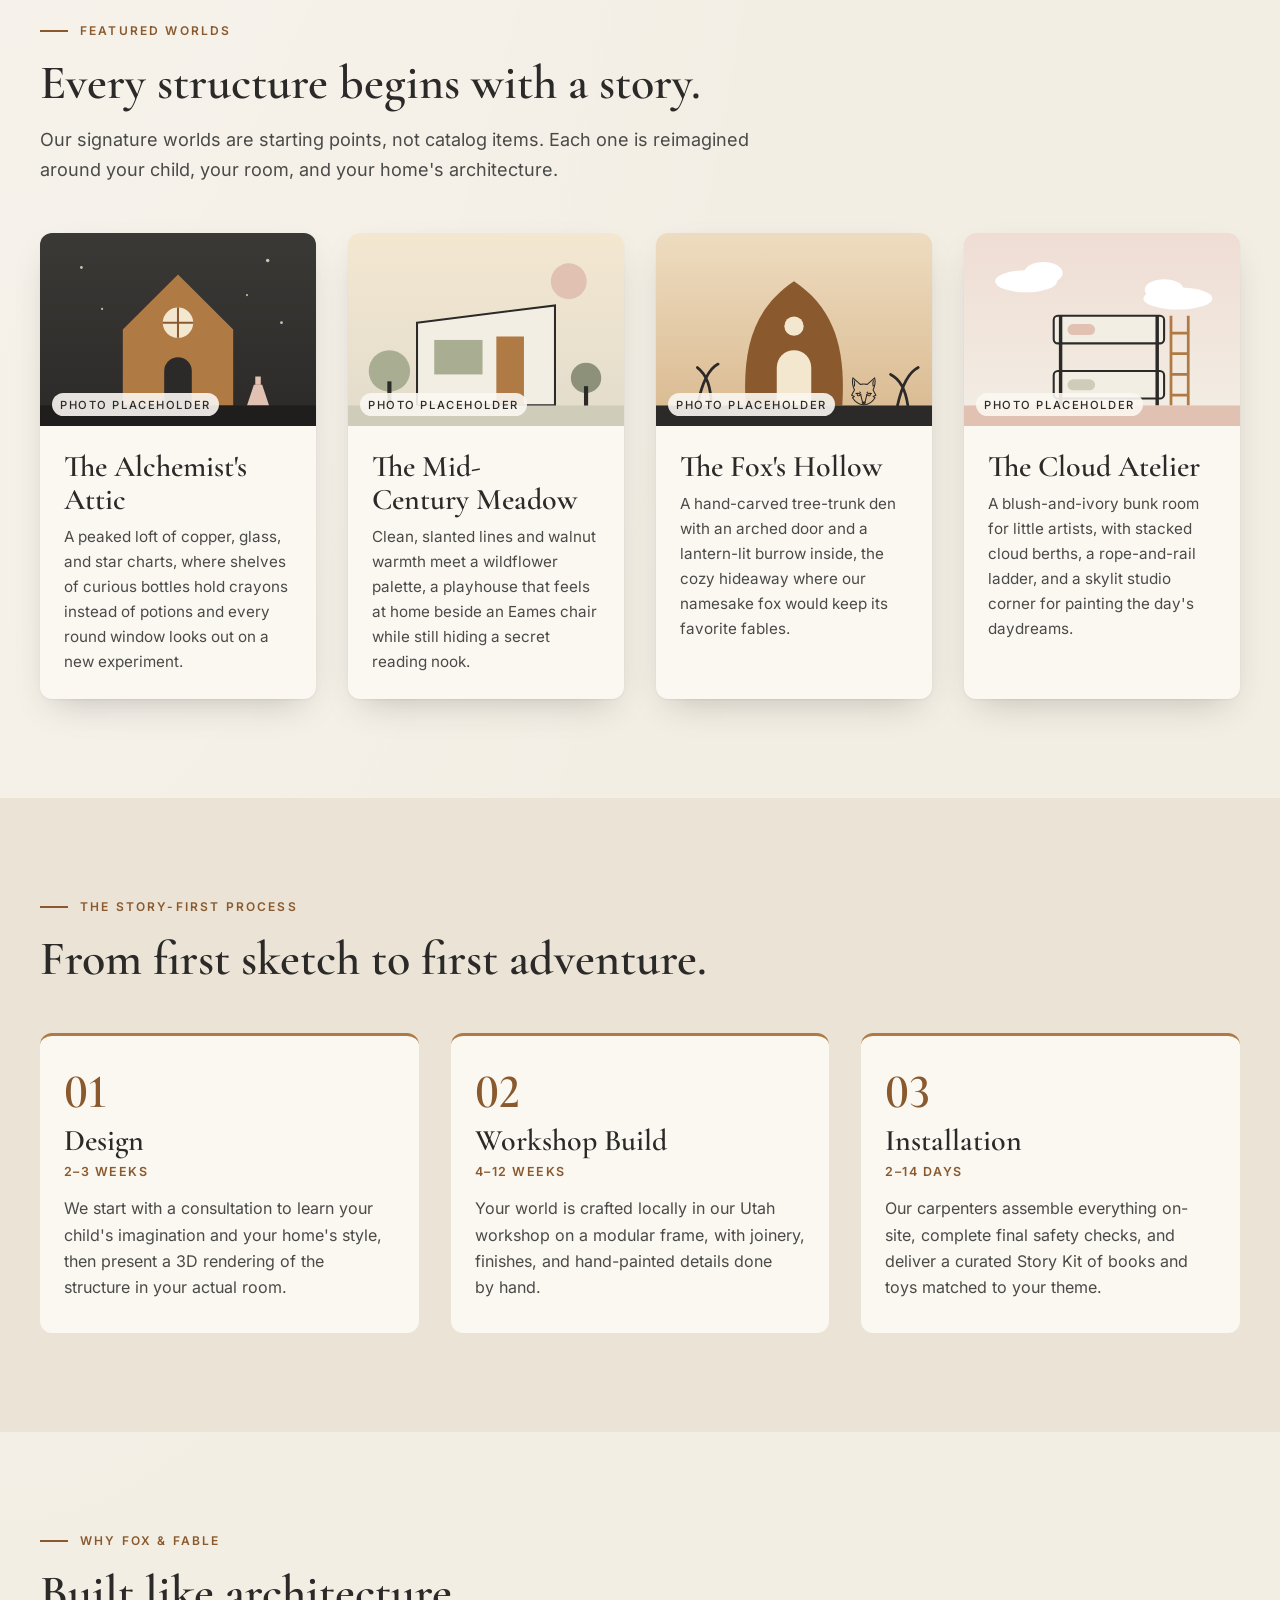
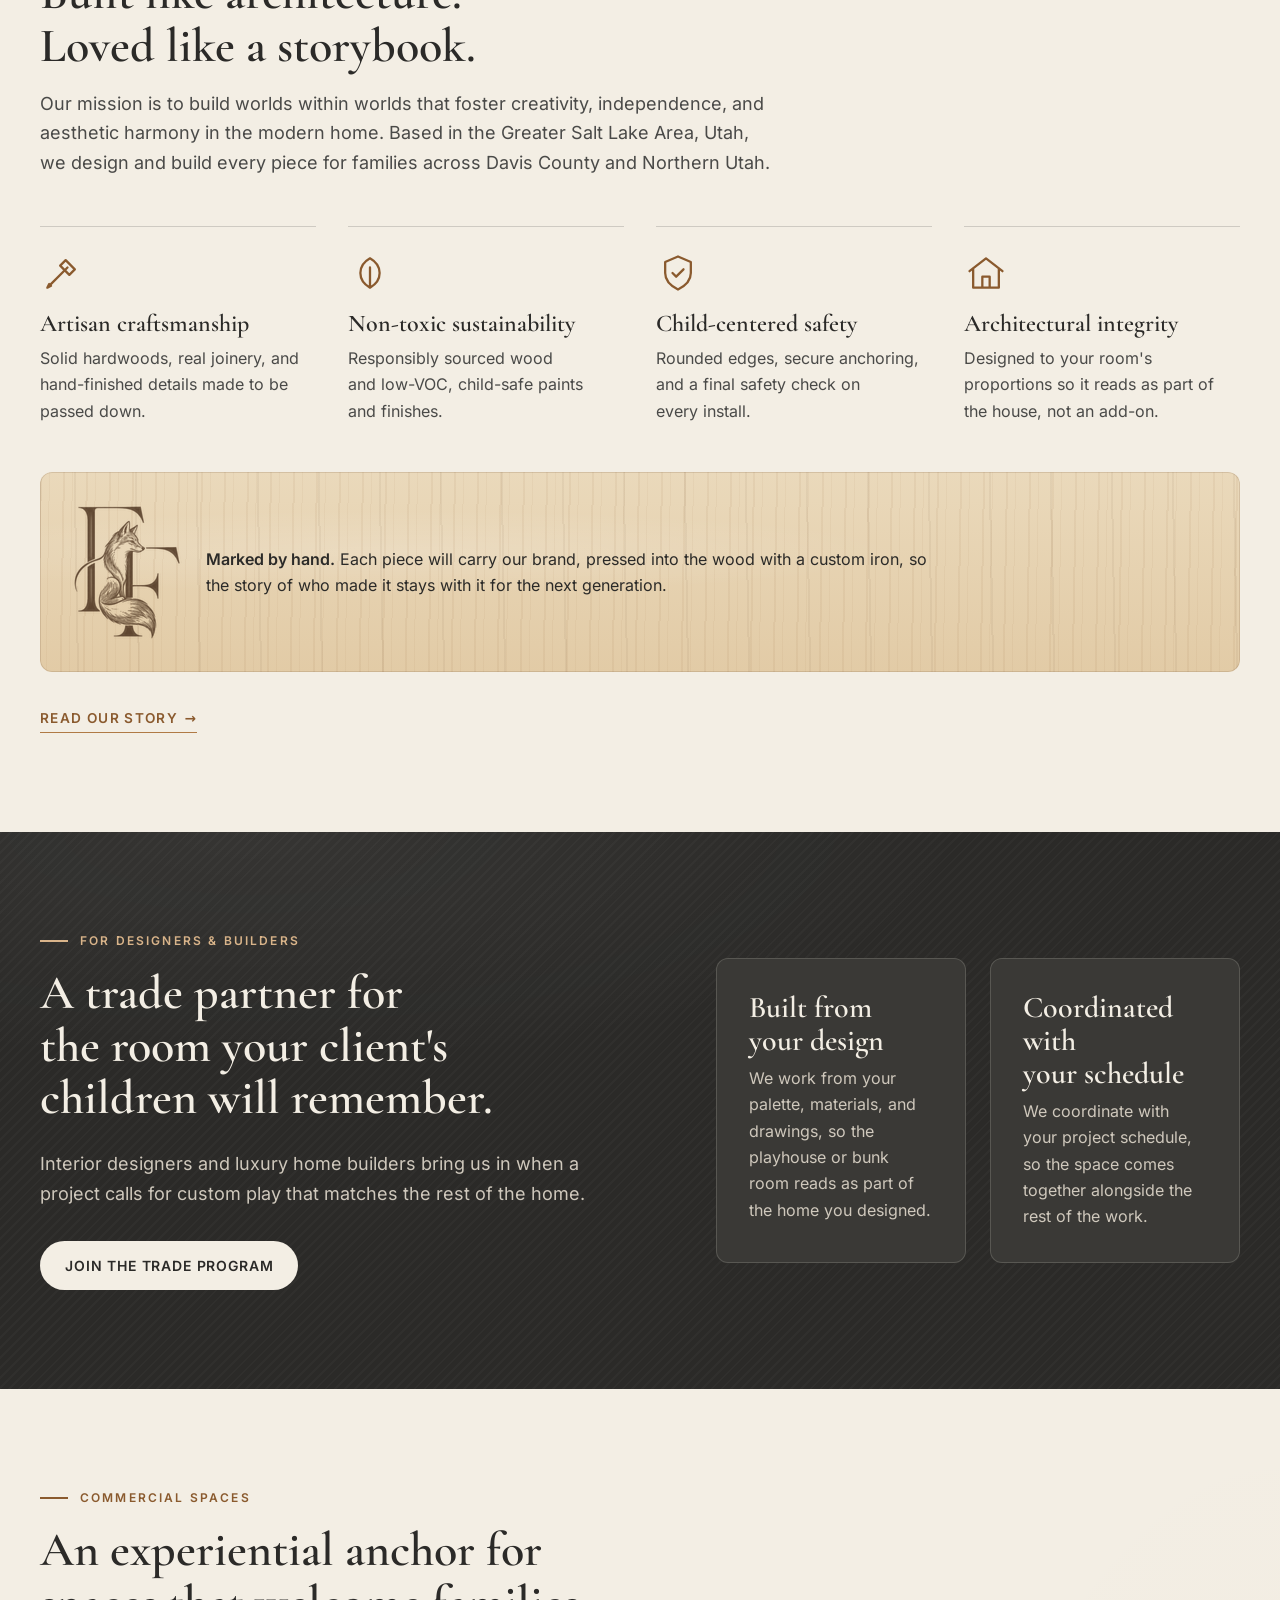
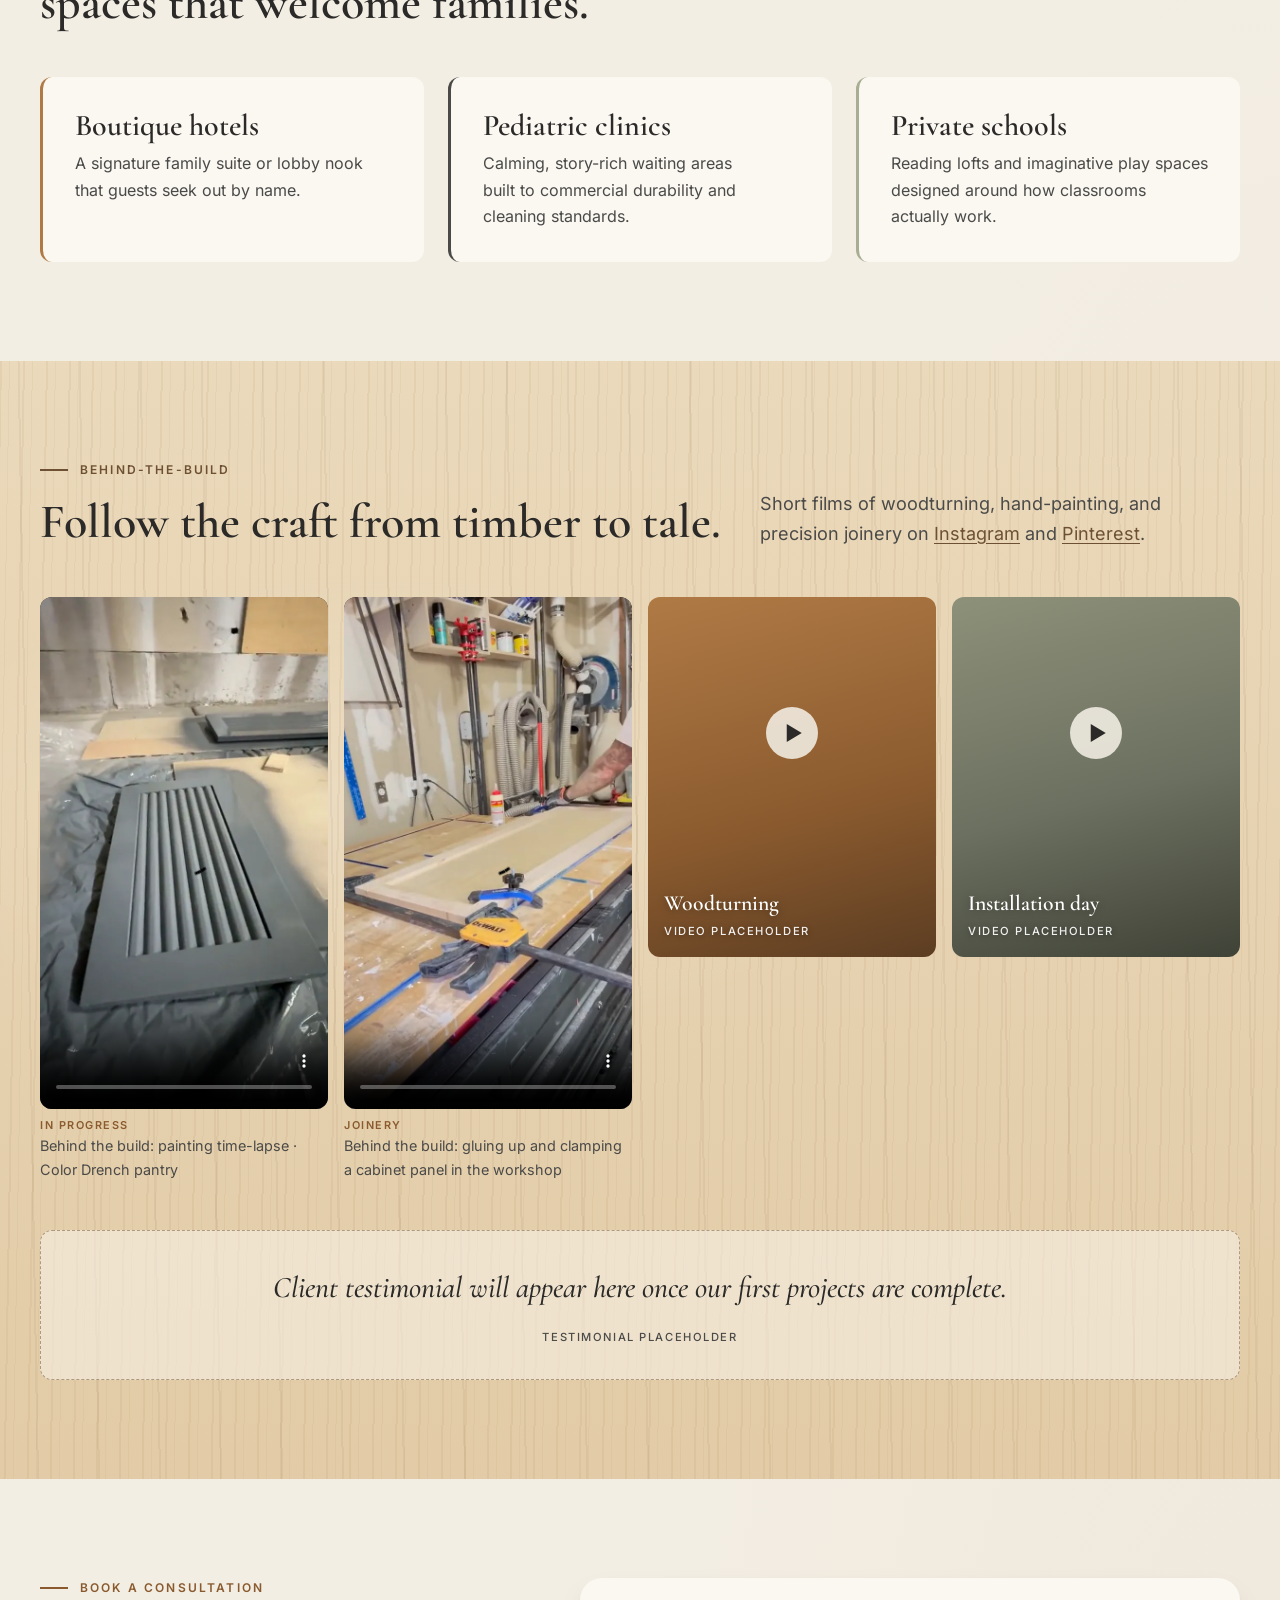
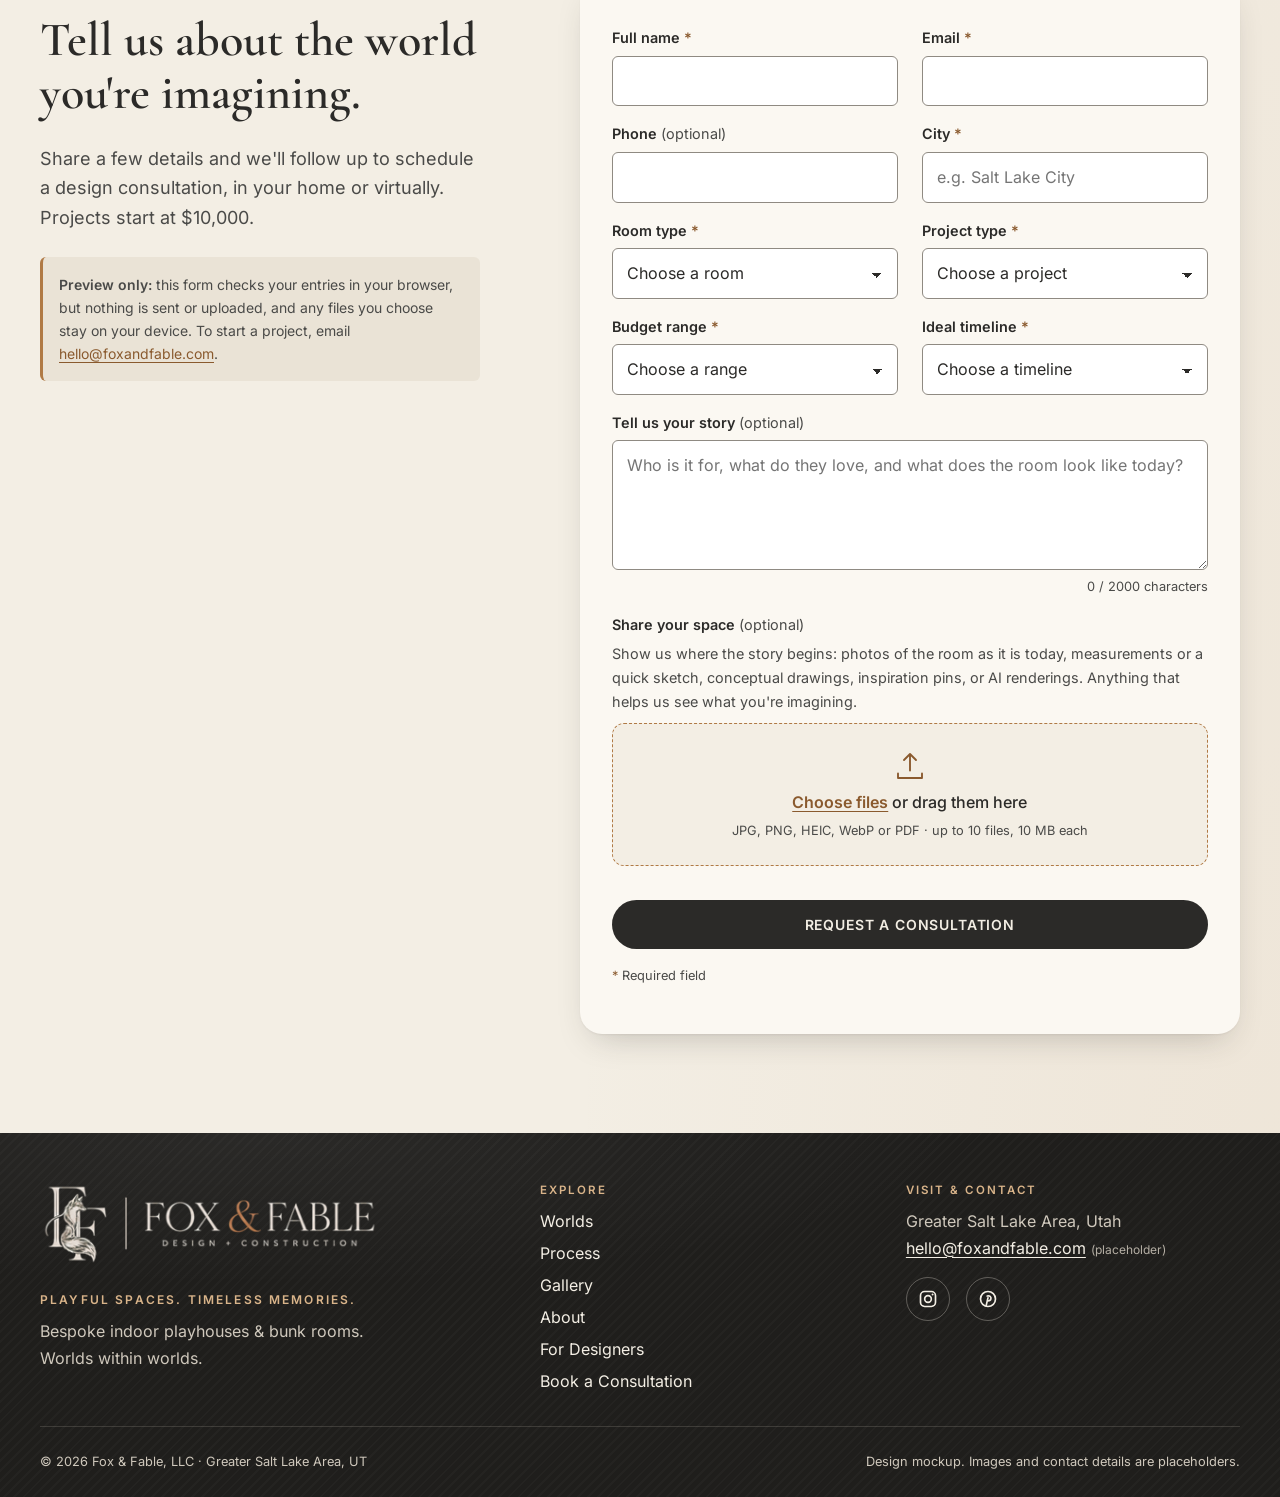
==== commit 3757a5d9: "Replace remaining Kaysville mentions with Greater Salt Lake Area, Utah" ====
--- a/index.html
+++ b/index.html
@@ -9,8 +9,8 @@
        frame-ancestors cannot be set via <meta>; it is sent as an HTTP header in _headers. -->
   <meta http-equiv="Content-Security-Policy" content="default-src 'self'; script-src 'self'; style-src 'self'; font-src 'self'; img-src 'self' data:; media-src 'self'; connect-src 'self'; form-action 'none'; base-uri 'self'; object-src 'none'; manifest-src 'self'; upgrade-insecure-requests">
   <meta name="referrer" content="strict-origin-when-cross-origin">
-  <title>Fox &amp; Fable | Bespoke Playhouses &amp; Bunk Rooms, Kaysville UT</title>
-  <meta name="description" content="Fox &amp; Fable designs and builds heirloom-quality indoor playhouses and bunk rooms in Kaysville, Utah. Story-First design for families, interior designers, and commercial spaces.">
+  <title>Fox &amp; Fable | Playhouses &amp; Bunk Rooms, Greater Salt Lake Area</title>
+  <meta name="description" content="Fox &amp; Fable designs and builds heirloom-quality indoor playhouses and bunk rooms in the Greater Salt Lake Area, Utah. Story-First design for families, interior designers, and commercial spaces.">
   <meta name="theme-color" content="#2B2A28">
   <link rel="canonical" href="https://www.foxandfable.com/">
 
@@ -18,7 +18,7 @@
   <meta property="og:type" content="website">
   <meta property="og:site_name" content="Fox &amp; Fable">
   <meta property="og:title" content="Fox &amp; Fable | Playful Spaces. Timeless Memories.">
-  <meta property="og:description" content="Bespoke, heirloom-quality indoor playhouses and bunk rooms, designed Story-First and crafted in Kaysville, Utah.">
+  <meta property="og:description" content="Bespoke, heirloom-quality indoor playhouses and bunk rooms, designed Story-First and crafted in the Greater Salt Lake Area, Utah.">
   <meta property="og:url" content="https://www.foxandfable.com/">
   <meta property="og:image" content="https://www.foxandfable.com/assets/og-image.png">
   <meta property="og:image:width" content="1200">
@@ -250,7 +250,7 @@
           <li class="step">
             <span class="step-num" aria-hidden="true">02</span>
             <h3>Workshop Build <span class="step-time">4–12 weeks</span></h3>
-            <p>Your world is crafted locally in our Kaysville workshop on a modular frame, with joinery, finishes, and hand-painted details done by hand.</p>
+            <p>Your world is crafted locally in our Utah workshop on a modular frame, with joinery, finishes, and hand-painted details done by hand.</p>
           </li>
           <li class="step">
             <span class="step-num" aria-hidden="true">03</span>
@@ -267,7 +267,7 @@
         <header class="section-head">
           <p class="eyebrow">Why Fox &amp; Fable</p>
           <h2 id="values-title">Built like architecture. Loved like a storybook.</h2>
-          <p>Our mission is to build worlds within worlds that foster creativity, independence, and aesthetic harmony in the modern home. A Kaysville, Utah company, we design and build every piece for families across Davis County and Northern Utah.</p>
+          <p>Our mission is to build worlds within worlds that foster creativity, independence, and aesthetic harmony in the modern home. Based in the Greater Salt&nbsp;Lake Area,&nbsp;Utah, we design and build every piece for families across Davis County and Northern Utah.</p>
         </header>
 
         <ul class="value-grid list-reset">
@@ -425,7 +425,7 @@
             </div>
             <div class="field">
               <label for="city">City <span class="req" aria-hidden="true">*</span></label>
-              <input id="city" name="city" type="text" maxlength="60" autocomplete="address-level2" placeholder="e.g. Kaysville" required aria-describedby="city-error">
+              <input id="city" name="city" type="text" maxlength="60" autocomplete="address-level2" placeholder="e.g. Salt Lake City" required aria-describedby="city-error">
               <p class="field-error" id="city-error"></p>
             </div>
             <div class="field">
@@ -547,7 +547,7 @@
       <div>
         <p class="footer-heading">Visit &amp; contact</p>
         <address class="footer-contact">
-          Kaysville, Utah<br>
+          Greater Salt&nbsp;Lake Area,&nbsp;Utah<br>
           <a href="mailto:hello@foxandfable.com">hello@foxandfable.com</a> <span class="placeholder-inline">(placeholder)</span>
         </address>
         <ul class="social list-reset">
@@ -561,7 +561,7 @@
       </div>
     </div>
     <div class="container footer-base">
-      <p>© <span id="year">2026</span> Fox &amp; Fable, LLC · Kaysville, UT</p>
+      <p>© <span id="year">2026</span> Fox &amp; Fable, LLC · Greater Salt&nbsp;Lake Area,&nbsp;UT</p>
       <p>Design mockup. Images and contact details are placeholders.</p>
     </div>
   </footer>
